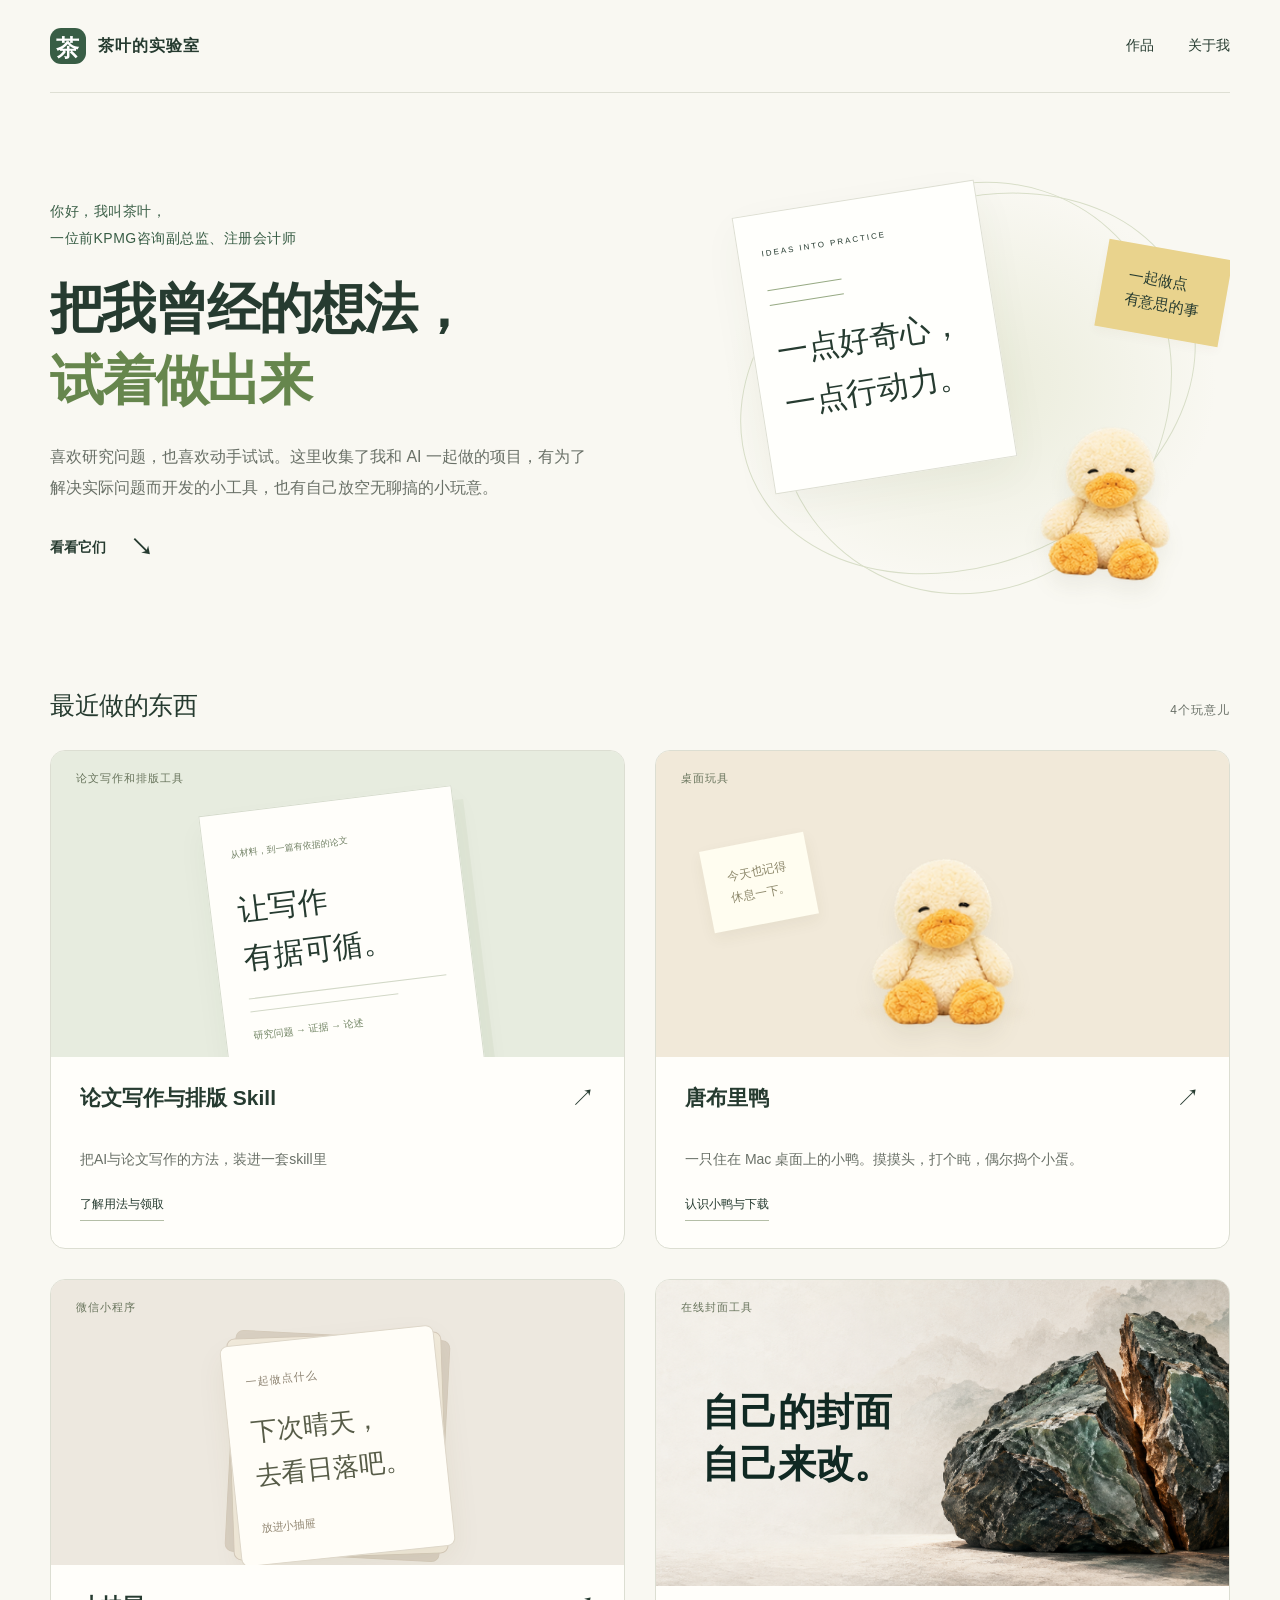
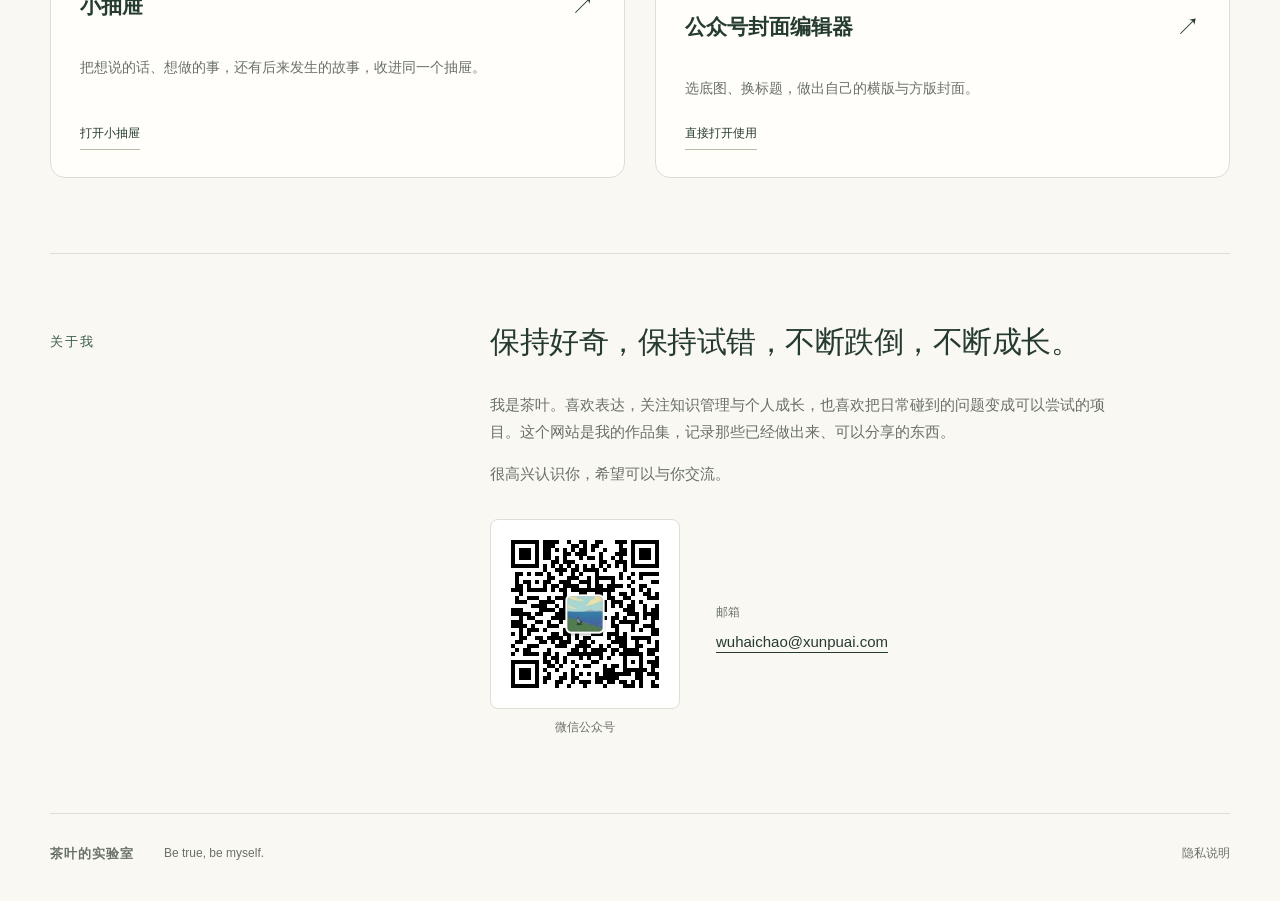
==== index.html @ 75125aa9 "Version stylesheet URLs so returning visitors receive current layout" ====
<!doctype html><html lang="zh-CN"><head><meta charset="utf-8"><meta name="viewport" content="width=device-width,initial-scale=1"><meta name="description" content="茶叶的个人作品集。探索论文写作 Skill、唐布里鸭与小抽屉，了解项目与用法。"><meta name="color-scheme" content="light"><title>首页 · 茶叶的实验室</title><link rel="icon" href="assets/favicon.svg" type="image/svg+xml"><link rel="stylesheet" href="style.css?v=de5b82615477"><script src="site.js" defer></script></head><body><a class="skip" href="#main">跳到内容</a><header class="nav"><a class="brand" href="index.html"><span class="mark">茶</span>茶叶的实验室</a><nav aria-label="主导航"><a href="index.html#projects">作品</a><a href="index.html#about">关于我</a></nav></header><main id="main"><section class="hero"><div class="hero-copy"><p class="eyebrow identity">你好，我叫茶叶，<br>一位前KPMG咨询副总监、注册会计师</p><h1>把我曾经的想法，<br><span class="serif-green">试着做出来</span></h1><p class="intro">喜欢研究问题，也喜欢动手试试。这里收集了我和 AI 一起做的项目，有为了解决实际问题而开发的小工具，也有自己放空无聊搞的小玩意。</p><a class="text-link" href="#projects">看看它们 <span>↘</span></a></div><div class="hero-art" aria-hidden="true"><div class="orbit o1"></div><div class="orbit o2"></div><div class="hero-sheet"><span>IDEAS INTO PRACTICE</span><div class="draw-lines"></div><b>一点好奇心，<br>一点行动力。</b></div><div class="hero-sticker">一起做点<br>有意思的事</div><div class="hero-duck"><div class="duck" role="img" aria-label="毛绒小鸭的动画演示"></div></div></div></section><section id="projects" class="projects"><div class="section-heading"><h2>最近做的东西</h2><span>4个玩意儿</span></div><div class="project-grid"><a class="project-card" href="thesis.html"><div class="card-visual thesis-visual"><div class="paper"><span class="paper-top">从材料，到一篇有依据的论文</span><h3>让写作<br>有据可循。</h3><div class="paper-line"></div><div class="paper-line short"></div><div class="paper-note">研究问题 → 证据 → 论述</div><span class="paper-bottom">MBA THESIS / SKILL</span></div><span class="corner-label">论文写作和排版工具</span></div><div class="card-copy"><div class="card-title"><h3>论文写作与排版 Skill</h3><span class="arrow">↗</span></div><p>把AI与论文写作的方法，装进一套skill里</p><span class="small-link">了解用法与领取</span></div></a><a class="project-card" href="duck.html"><div class="card-visual duck-visual"><span class="corner-label">桌面玩具</span><div class="little-note">今天也记得<br>休息一下。</div><div class="duck" role="img" aria-label="毛绒小鸭的动画演示"></div><span class="ground"></span></div><div class="card-copy"><div class="card-title"><h3>唐布里鸭</h3><span class="arrow">↗</span></div><p>一只住在 Mac 桌面上的小鸭。摸摸头，打个盹，偶尔捣个小蛋。</p><span class="small-link">认识小鸭与下载</span></div></a><a class="project-card" href="drawer.html"><div class="card-visual drawer-visual"><span class="corner-label">微信小程序</span><div class="drawer-stack" aria-hidden="true"><div class="drawer-slip"><span>一起做点什么</span><strong>下次晴天，<br>去看日落吧。</strong><i>放进小抽屉</i></div></div></div><div class="card-copy"><div class="card-title"><h3>小抽屉</h3><span class="arrow">↗</span></div><p>把想说的话、想做的事，还有后来发生的故事，收进同一个抽屉。</p><span class="small-link">打开小抽屉</span></div></a><a class="project-card" href="tools/cover/index.html"><div class="card-visual cover-visual"><span class="corner-label">在线封面工具</span><div class="cover-sample"><strong>自己的封面<br>自己来改。</strong></div></div><div class="card-copy"><div class="card-title"><h3>公众号封面编辑器</h3><span class="arrow">↗</span></div><p>选底图、换标题，做出自己的横版与方版封面。</p><span class="small-link">直接打开使用</span></div></a></div></section><section id="about" class="about"><span class="eyebrow">关于我</span><div><h2>保持好奇，保持试错，不断跌倒，不断成长。</h2><p>我是茶叶。喜欢表达，关注知识管理与个人成长，也喜欢把日常碰到的问题变成可以尝试的项目。这个网站是我的作品集，记录那些已经做出来、可以分享的东西。</p><p>很高兴认识你，希望可以与你交流。</p><div class="contact"><figure class="wechat"><a href="assets/wechat-qrcode.jpg" target="_blank" rel="noopener" aria-label="查看微信公众号二维码大图"><img src="assets/wechat-qrcode.jpg" width="172" height="172" alt="茶叶的微信公众号二维码"></a><figcaption>微信公众号</figcaption></figure><div class="email-contact"><span>邮箱</span><a href="mailto:wuhaichao@xunpuai.com">wuhaichao@xunpuai.com</a></div></div></div></section></main><footer><a class="brand" href="index.html">茶叶的实验室</a><span>Be true, be myself.</span><a href="privacy.html">隐私说明</a></footer></body></html>
---- style.css ----
:root{--ink:#263b30;--muted:#697067;--paper:#f9f8f2;--green:#385d45;--line:#dedfd4}*{box-sizing:border-box}html{scroll-behavior:smooth;scroll-padding-top:30px}body{margin:0;background:var(--paper);color:var(--ink);font:16px/1.8 -apple-system,BlinkMacSystemFont,"PingFang SC","Microsoft YaHei",sans-serif}a{color:inherit;text-decoration:none}button{font:inherit;cursor:pointer}a:focus-visible,button:focus-visible{outline:3px solid #b48b31;outline-offset:5px}::selection{background:#d8e5bb}.nav,main,footer{max-width:1180px;margin:auto}.nav{display:flex;justify-content:space-between;align-items:center;padding:28px 0;border-bottom:1px solid var(--line)}.brand{display:flex;align-items:center;gap:12px;font-weight:650;letter-spacing:1px;font-size:16px}.mark{display:grid;place-items:center;background:var(--green);color:white;border-radius:11px;width:36px;height:36px;font-family:serif;font-size:23px}.nav nav{display:flex;gap:34px;font-size:14px}.nav nav a:hover,.text-link:hover{color:#719148}.skip{position:absolute;top:-100px;left:20px}.skip:focus{top:0;background:white;z-index:99}.hero{display:grid;grid-template-columns:1.18fr 1fr;align-items:center;min-height:570px;padding:66px 0 55px;gap:50px}.eyebrow{font-size:13px;letter-spacing:2px;margin:0 0 20px;color:var(--green)}h1,h2,h3,p{margin-top:0}h1{font-size:clamp(38px,4.2vw,58px);line-height:1.35;font-weight:600;letter-spacing:-1.7px;margin-bottom:24px}h2{font-size:30px;font-weight:550;line-height:1.6;letter-spacing:-.5px}h3{font-size:21px;font-weight:600;line-height:1.5}.serif-green{color:#66864d}.intro{font-size:16px;line-height:1.95;color:var(--muted);margin-bottom:24px}.text-link{font-size:14px;font-weight:600;display:inline-flex;gap:24px;align-items:center}.text-link span{font-size:23px}.hero-art{height:420px;position:relative;background:radial-gradient(ellipse,#e9ebd9 0,transparent 67%);isolation:isolate}.orbit{border:1px solid #d8dec8;border-radius:50%;position:absolute;left:4%;top:7%;width:91%;height:86%;transform:rotate(-24deg)}.o2{width:75%;height:100%;left:13%;top:1%;transform:rotate(30deg)}.hero-sheet{position:absolute;top:23px;left:40px;transform:rotate(-9deg);width:245px;height:280px;background:#fffffc;border:1px solid #dedfd3;padding:23px;box-shadow:0 15px 40px #3c50230c}.hero-sheet>span{font-size:8px;letter-spacing:2px}.hero-sheet b{display:block;font-weight:450;font-family:"Songti SC",serif;font-size:31px;line-height:1.7;margin-top:22px}.draw-lines{width:75px;height:16px;border-top:1px solid #97aa84;border-bottom:1px solid #97aa84;margin-top:24px}.hero-sticker{position:absolute;right:4px;top:75px;background:#e9d38d;padding:20px 25px;transform:rotate(10deg);font-size:15px;line-height:1.6;box-shadow:0 5px 10px #594a0808}.hero-duck{position:absolute;bottom:12px;right:24px;transform:rotate(5deg)}.duck{width:192px;height:208px;background-image:url('assets/duck-atlas.png');background-size:768px 1040px;background-position:0 0;animation:pet 2.7s steps(1) infinite;filter:drop-shadow(0 14px 9px #574a2610)}@keyframes pet{0%,100%{background-position:0 0}25%{background-position:-192px 0}50%{background-position:-384px 0}75%{background-position:-576px 0}}.projects{padding:22px 0 75px}.section-heading{display:flex;justify-content:space-between;align-items:baseline;margin-bottom:25px}.section-heading h2{font-size:25px;margin:0}.section-heading>span{font-size:12px;color:var(--muted);letter-spacing:1px}.project-grid{display:grid;grid-template-columns:1fr 1fr;gap:30px}.project-card{display:block;overflow:hidden;border:1px solid #dcded2;border-radius:15px;background:#fffefa;transition:transform .25s,box-shadow .25s}.project-card:hover{transform:translateY(-5px);box-shadow:0 16px 40px #3545210a}.card-visual{height:306px;position:relative;overflow:hidden}.thesis-visual{background:#e7ecdf;display:grid;place-items:center}.paper{background:#fffefa;border:1px solid #d6dccd;width:255px;height:285px;padding:25px 27px;transform:rotate(-7deg) translateY(38px);box-shadow:10px 15px 0 #cbd4bf50,0 15px 30px #3441240b}.paper-top{font-size:9px;color:#718064}.paper h3{font-size:30px;line-height:1.6;margin:20px 0 16px;font-family:"Songti SC","SimSun",serif;font-weight:500}.paper-line{height:1px;background:#d2d8c7;width:100%;margin-bottom:12px}.paper-line.short{width:75%}.paper-note{font-size:10px;margin:15px 0;color:#728564}.paper-bottom{font-size:8px;letter-spacing:2px;color:#849476}.corner-label{position:absolute;left:25px;top:18px;font-size:11px;color:#68745c;letter-spacing:1px}.duck-visual{background:#f1e9d9}.duck-visual>.duck{position:absolute;left:50%;top:60px;transform:translateX(-50%) scale(1.1);z-index:2}.little-note{position:absolute;left:50px;top:90px;transform:rotate(-11deg);padding:20px 23px;background:#fffdf0;font-size:12px;color:#8d886b;box-shadow:0 6px 15px #574a2610}.ground{position:absolute;bottom:35px;width:170px;height:20px;left:50%;transform:translateX(-50%);background:#d3c4a720;border-radius:50%;filter:blur(5px)}.card-copy{padding:25px 29px 27px}.card-title{display:flex;justify-content:space-between;align-items:center}.card-title h3{margin:0}.arrow{font-size:24px}.card-copy p{font-size:14px;color:var(--muted);margin:14px 0 18px}.small-link{font-size:12px;font-weight:550;border-bottom:1px solid #b4bea6;padding-bottom:4px}.about{display:grid;grid-template-columns:1fr 2fr;padding:64px 0 75px;border-top:1px solid var(--line);gap:70px}.about p{color:var(--muted);max-width:620px;font-size:15px}.about .eyebrow{color:var(--green);margin-top:12px}footer{border-top:1px solid var(--line);padding:28px 0 35px;display:flex;align-items:center;gap:30px;font-size:12px;color:var(--muted)}footer .brand{font-size:13px}footer>a:last-child{margin-left:auto}.back{display:inline-block;font-size:13px;margin-top:35px;color:var(--muted)}.detail-hero{display:grid;grid-template-columns:1.2fr 1fr;gap:60px;padding:50px 0 65px;align-items:center}.detail-hero h1{font-size:46px}.detail-art{height:360px;border-radius:15px;position:relative;overflow:hidden}.detail-art .paper{transform:rotate(-7deg) translateY(7px)}.actions{display:flex;gap:12px;flex-wrap:wrap;margin:24px 0 14px}.button{display:inline-flex;align-items:center;justify-content:center;gap:26px;background:var(--green);border:1px solid var(--green);color:white;border-radius:7px;padding:10px 21px;font-size:14px}.button:hover{background:#284333}.button.secondary{background:transparent;color:var(--ink);border-color:#cdd2c4}.button.secondary:hover{background:#e9eddf}.fine{font-size:12px!important;color:#777d70}.feature-section{padding:40px 0 55px;border-top:1px solid var(--line)}.features{display:grid;grid-template-columns:repeat(3,1fr);gap:50px;margin-top:35px}.number{display:block;font:italic 27px Georgia,serif;color:#819270;margin-bottom:20px}.features h3{font-size:20px}.features p{font-size:14px;color:var(--muted)}.workflow{background:#e9edde;border-radius:12px;padding:45px;display:grid;grid-template-columns:1fr 1.2fr;gap:60px;margin:15px 0 50px}.workflow h2{font-size:29px}.workflow>div>p:not(.eyebrow){font-size:13px;color:var(--muted)}.prompt-card{background:#fffefa;border:1px solid #d5dccb;padding:28px;border-radius:6px}.prompt-card p{font-size:14px;line-height:2.1;margin:14px 0}.label{font-size:11px;color:#78856d}.copy{background:none;border:0;border-bottom:1px solid #a9b69d;padding:0;color:var(--green);font-size:12px}.copy-status{font-size:11px;margin-left:12px}.download-section{display:grid;grid-template-columns:1.6fr 1fr;gap:80px;padding:35px 0 65px}.download-section p,.download-section li{font-size:14px;color:var(--muted)}ol{padding-left:20px}li{padding-left:5px;margin-bottom:14px}.download-section aside{background:#f0f0e6;border-radius:10px;padding:30px;height:fit-content}.download-section aside h3{font-size:19px}.download-section p a{border-bottom:1px solid #adb69f}.duck-demo{background:#f1e9d9;display:flex;flex-direction:column;align-items:center;justify-content:flex-end;padding:20px}.demo-duck{position:absolute;top:20px;left:50%;transform:translateX(-50%)}.duck-status{font-size:12px;margin-bottom:15px;z-index:2}.demo-controls{display:flex;gap:8px;z-index:2}.demo-controls button{font-size:12px;border:1px solid #d5cbb8;background:#fcfaf4;border-radius:20px;padding:7px 15px;color:#5e604d}.demo-controls button[aria-pressed=true]{background:#4b6445;color:white;border-color:#4b6445}.credit{font-size:11px;color:#7e8275;margin:0 0 40px}.privacy{max-width:740px;margin:60px auto 85px}.privacy h2{font-size:23px;margin-top:40px}.privacy p{color:var(--muted)}@media(max-width:1250px){.nav,main,footer{margin-left:40px;margin-right:40px}}@media(max-width:800px){.nav,main,footer{margin-left:24px;margin-right:24px}.hero{gap:10px}.hero-art{transform:scale(.85);transform-origin:right center;margin-left:-45px}.hero h1{font-size:39px}.detail-hero{gap:25px}.detail-hero h1{font-size:35px}.features{gap:25px}.workflow{padding:28px;gap:25px}.download-section{gap:30px}.about{gap:25px;grid-template-columns:1fr 3fr}.card-copy{padding:22px}.card-title h3{font-size:19px}.little-note{left:20px}}@media(max-width:600px){.nav,main,footer{margin-left:22px;margin-right:22px}.nav{padding:21px 0}.brand{font-size:14px;gap:8px}.mark{width:30px;height:30px;font-size:20px}.nav nav{gap:18px;font-size:12px}.hero{grid-template-columns:1fr;padding:43px 0 22px;gap:10px;min-height:0}.hero h1{font-size:40px}.hero .intro{font-size:14px}.hero-art{height:325px;transform:none;margin:0 8px}.hero-sheet{width:210px;height:240px;top:15px;left:8px}.hero-sheet b{font-size:27px;margin-top:15px}.hero-sticker{right:0;top:30px;padding:13px 16px;font-size:12px}.hero-duck{bottom:-10px;right:0;transform:scale(.85)}.section-heading h2{font-size:22px}.section-heading>span{font-size:10px}.projects{padding-top:30px;padding-bottom:45px}.project-grid{grid-template-columns:1fr;gap:24px}.card-visual{height:285px}.card-copy p br{display:none}.about{grid-template-columns:1fr;gap:5px;padding:35px 0 40px}.about h2{font-size:25px}.about p{font-size:14px}.about .eyebrow{margin-bottom:10px}footer{flex-wrap:wrap;gap:8px 20px;padding:25px 0}footer span{display:none}.detail-hero{grid-template-columns:1fr;padding:32px 0 40px;gap:24px}.detail-hero h1{font-size:38px}.detail-art{height:330px}.intro{font-size:15px}.features{grid-template-columns:1fr;gap:8px;margin-top:25px}.features article{position:relative;padding-left:48px}.number{position:absolute;left:0;top:0;font-size:22px}.features h3{font-size:19px;margin-bottom:10px}.feature-section{padding-bottom:25px}.workflow{grid-template-columns:1fr;padding:25px 20px;gap:8px}.workflow h2{font-size:26px}.prompt-card{padding:23px}.download-section{grid-template-columns:1fr;gap:20px;padding-bottom:35px}.download-section h2{font-size:26px}.credit{margin-bottom:30px}.privacy{margin-top:35px}.privacy h1{font-size:38px}.back{margin-top:25px}.button{padding:10px 16px;font-size:13px}}@media(prefers-reduced-motion:reduce){html{scroll-behavior:auto}*,*:before,*:after{animation:none!important;transition:none!important}}

/* Personal introduction and aligned project cards. */
.hero{overflow:clip}
.hero .identity{letter-spacing:.5px;font-size:14px;line-height:1.9}
.hero-copy .intro{max-width:540px}
.project-card{display:flex;flex-direction:column}
.card-visual{flex:none}
.card-copy{flex:1;display:grid;grid-template-rows:3.2em 1fr auto;align-items:start}
.card-title{height:100%;gap:12px;align-items:flex-start}
.card-title h3{min-width:0}
.card-title .arrow{flex:none;line-height:1.3}
.card-copy p{margin:14px 0 22px}
.small-link{justify-self:start;align-self:end}
.about h2{max-width:680px;text-wrap:balance}
.contact{display:flex;align-items:center;gap:36px;margin-top:32px}
.wechat{margin:0;flex:none}
.wechat a{display:block;background:white;border:1px solid var(--line);padding:8px;border-radius:8px}
.wechat img{display:block;width:172px;height:172px;max-width:100%}
.wechat figcaption{font-size:12px;text-align:center;color:var(--muted);margin-top:8px}
.email-contact{display:flex;flex-direction:column;gap:4px;min-width:0}
.email-contact span{font-size:12px;color:var(--muted)}
.email-contact a{font-size:15px;text-decoration:underline;text-underline-offset:5px;overflow-wrap:anywhere}
@media(max-width:800px) and (min-width:601px){.hero{gap:20px}.hero h1{font-size:34px}.hero-art{margin-left:-30px}.about{grid-template-columns:1fr;gap:10px}.about .eyebrow{margin:0}.card-copy{grid-template-rows:3.5em 1fr auto}}
@media(max-width:600px){.hero h1{font-size:36px}.hero .identity{font-size:13px}.card-copy{grid-template-rows:auto 1fr auto}.contact{gap:24px;align-items:flex-start;flex-direction:column}.wechat img{width:172px;height:172px}footer span{display:block;font-size:12px}footer{display:grid;grid-template-columns:1fr auto;gap:6px 18px}footer .brand{grid-column:1}footer span{grid-column:1;grid-row:2}footer>a:last-child{grid-column:2;grid-row:1 / 3}}

/* Little Drawer: public interface illustrations, no private application data. */
[hidden]{display:none!important}
.drawer-project{grid-column:1 / -1;display:grid;grid-template-columns:1fr 1fr;gap:30px}
.drawer-project .card-copy{display:flex;flex-direction:column;justify-content:center;padding:30px 29px}
.drawer-project .card-title{height:auto;width:100%}
.drawer-project .card-copy p{max-width:410px;margin:18px 0 24px}
.drawer-project .small-link{align-self:flex-start}
.drawer-visual,.drawer-cover{background:#ede8df;position:relative;overflow:hidden}
.drawer-visual{height:285px;display:grid;place-items:center}
.drawer-stack{position:relative;width:225px;transform:rotate(-6deg)}
.drawer-stack:before,.drawer-stack:after{content:"";position:absolute;inset:0;background:#d8cfc1;border:1px solid #d5cbbb;border-radius:8px;transform:rotate(9deg);z-index:-1}
.drawer-stack:after{background:#f1eadb;transform:rotate(4deg)}
.drawer-slip{background:#fffdf7;border:1px solid #ded7c9;border-radius:8px;min-height:222px;padding:25px;box-shadow:0 12px 30px #594a1110}
.drawer-slip>span{font-size:11px;letter-spacing:1px;color:#8b806f}
.drawer-slip strong{display:block;font:500 26px/1.7 "Songti SC",serif;margin:15px 0;color:#575c48}
.drawer-slip i{font-size:11px;font-style:normal;color:#928772}
.drawer-cover{height:380px;display:grid;place-items:center;border-radius:15px;background:radial-gradient(ellipse at 25% 30%,#f7eed7,transparent 65%),#e6e8dd}
.drawer-cover .drawer-stack{width:270px}.drawer-cover .drawer-slip{padding:32px;min-height:280px}.drawer-cover .drawer-slip strong{font-size:32px}
.drawer-showcase{display:grid;grid-template-columns:1fr 1fr;gap:80px;align-items:center;background:#eeece3;border-radius:16px;padding:55px;margin-bottom:60px;scroll-margin-top:25px}
.drawer-story h2{font-size:34px;line-height:1.5;text-wrap:balance}.drawer-story>p{font-size:15px;color:var(--muted)}
.drawer-switch{display:flex;flex-wrap:wrap;gap:8px;margin:30px 0 18px}
.drawer-switch button{padding:9px 15px;font-size:13px;border:1px solid #cdd0c1;border-radius:6px;color:var(--ink);background:transparent}
.drawer-switch button[aria-pressed=true]{background:var(--green);border-color:var(--green);color:white}
.drawer-caption{min-height:3.6em}
.drawer-device{width:100%;max-width:350px;min-height:610px;justify-self:center;background:#f6f2ea;color:#302e28;border:7px solid #fffcf5;box-shadow:0 20px 50px #49432b14;border-radius:25px;padding:22px 20px 0;display:flex;flex-direction:column;overflow:hidden}
.drawer-screen-top{display:flex;justify-content:space-between;font-size:10px;color:#898373;letter-spacing:1px;margin-bottom:8px}
.drawer-device h3{font-size:25px;margin-bottom:17px;line-height:1.5;letter-spacing:1px}
.drawer-device h4{font:500 18px/1.6 "Songti SC",serif;margin:10px 0}
.drawer-shortcuts{display:grid;grid-template-columns:1fr 1fr;gap:8px;margin-bottom:18px;font-size:12px}
.drawer-shortcuts>span{background:#ece9dc;border-radius:8px;padding:10px 8px}
.drawer-shortcuts small{display:block;font-size:10px;color:#8a8273}
.drawer-sample-card{background:#fffcf5;border-radius:9px;box-shadow:0 5px 12px #52462c09;overflow:hidden}
.drawer-landscape{height:140px;position:relative;overflow:hidden;background:linear-gradient(#c8bec0,#e3c9b7 55%,#e3cfb6 66%,#9ca99c 67%,#92a39b)}
.drawer-landscape:before{content:"";position:absolute;width:35px;height:35px;border-radius:50%;background:#f1d6ae;left:70%;top:42%}
.drawer-landscape:after{content:"";position:absolute;border-radius:50% 50% 0 0;bottom:-20px;left:-15%;width:135%;height:45px;background:#7f9288}
.drawer-sample-copy{padding:14px 18px}.drawer-sample-copy>span{font-size:10px;color:#978773}
.drawer-sample-copy p,.drawer-compose-paper p,.drawer-memory p{font:14px/1.9 "Songti SC",serif;margin:0 0 16px}
.drawer-card-foot{display:flex;justify-content:space-between;font-size:10px;color:#8b806f}
.drawer-quiet{margin-top:16px;font-size:11px;color:#857c6b}.drawer-quiet p{margin:6px 0 15px;font-size:12px}
.drawer-screen-note{font-size:12px;color:#8b806f;margin:0 0 20px}
.drawer-compose-paper{background:#fffcf5;padding:20px;border-radius:8px;min-height:240px}
.drawer-field-label{font-size:10px;color:#928574}.drawer-compose-paper h4{padding-bottom:20px;border-bottom:1px solid #eee7da}
.drawer-intention{display:flex;gap:8px;margin:16px 0}.drawer-intention span{background:#e7e6d7;padding:4px 10px;border-radius:20px;font-size:11px}
.drawer-swatches{display:flex;gap:10px;margin:20px 0 8px}.drawer-swatches i{height:34px;width:42px;border-radius:6px;background:linear-gradient(#c8bec0,#e3c9b7,#92a39b)}.drawer-swatches i:nth-child(2){background:linear-gradient(#627880,#94a6a6,#b5bcac)}.drawer-swatches i:nth-child(3){background:linear-gradient(120deg,#dce8f0,#eedade,#f2e5c8)}
.drawer-static-action{text-align:center;font-size:12px;background:#dddccb;color:#5b604c;padding:10px;border-radius:8px}
.drawer-archive-row{display:flex;justify-content:space-between;align-items:center;padding:15px 0;border-bottom:1px solid #e4dece;font-size:13px;gap:8px}.drawer-archive-row small{font-size:10px;color:#8c8374}
.drawer-month{display:flex;justify-content:space-between;align-items:baseline;margin:22px 0 12px}.drawer-month strong{font-size:18px}.drawer-month span{font-size:10px;color:#8b806f}
.drawer-memory{background:#fffcf5;border-radius:7px;padding:10px;transform:rotate(-2deg);margin:0 0 12px}.drawer-memory .drawer-landscape{height:130px}.drawer-memory h4{font-size:16px}.drawer-memory p{font-size:12px;margin-bottom:8px}.drawer-memory>span{font-size:10px;color:#8b806f}
.drawer-bottom-nav{display:flex;justify-content:space-between;margin-top:auto;padding:18px 0 15px;font-size:10px;color:#9c9587;gap:12px}.drawer-bottom-nav .selected{color:#58694d;font-weight:600}
.drawer-access{display:grid;grid-template-columns:1.4fr 1fr;gap:90px;padding:10px 0 70px}.drawer-access p{font-size:14px;color:var(--muted)}.drawer-access aside{border-left:1px solid var(--line);padding-left:35px}.drawer-access aside h3{font-size:19px}
@media(max-width:950px){.drawer-showcase{gap:30px;padding:35px}.drawer-story h2{font-size:28px}.drawer-device{padding:18px 15px 0}.drawer-access{gap:35px}}
@media(max-width:800px){.drawer-showcase{grid-template-columns:1fr;padding:30px 24px;gap:20px}.drawer-caption{min-height:0}.drawer-story .drawer-switch{margin-top:22px}.drawer-hero{grid-template-columns:1fr}.drawer-cover{height:320px}.drawer-access{gap:25px}.drawer-project .card-copy{padding-right:22px}.drawer-project{gap:30px}.drawer-project .card-copy{padding-left:22px}}
@media(max-width:600px){.drawer-project{display:flex;gap:0}.drawer-project .card-copy{padding:22px}.drawer-project .card-title{height:auto}.drawer-project .card-copy p{margin:14px 0 22px}.drawer-hero h1{font-size:36px}.drawer-showcase{padding:28px 16px;margin:0 -6px 35px}.drawer-story h2{font-size:26px}.drawer-device{max-width:350px;min-height:610px;padding:18px 14px 0;border-width:5px}.drawer-switch{gap:6px}.drawer-switch button{padding:9px 12px}.drawer-access{grid-template-columns:1fr;padding-bottom:35px}.drawer-access aside{border-left:0;border-top:1px solid var(--line);padding:24px 0 0}.drawer-access h2{font-size:26px}}

.drawer-visual .drawer-stack{width:215px;transform:translateY(24px) rotate(-6deg)}
.drawer-visual .drawer-slip{min-height:200px;padding:22px}

.cover-visual{background:#f3f0e8 url("tools/cover/assets/risk.png") center/cover no-repeat}.cover-sample{position:absolute;left:8%;top:35%;color:#102923;font-family:Georgia,"Songti SC",serif;font-size:clamp(24px,3vw,42px);line-height:1.35}.cover-sample strong{font-weight:600}

.skill-receive{display:grid;grid-template-columns:minmax(0,1fr) 220px;gap:65px;align-items:center;padding:38px 42px;margin:0 0 55px;background:#e9edde;border:1px solid #d8dfcb;border-radius:12px;scroll-margin-top:24px}.skill-receive h2{font-size:29px;margin-bottom:16px}.skill-receive p{font-size:14px;color:var(--muted);max-width:650px}.skill-receive .fine{margin-bottom:0}.skill-receive .fine a{text-decoration:underline;text-underline-offset:3px}.keyword-row{display:flex;align-items:center;gap:24px;flex-wrap:wrap;margin:23px 0}.keyword-row>strong{font-size:28px;letter-spacing:2px;color:var(--green)}.keyword-row .copy{font-size:13px}.receive-qr{margin:0;text-align:center}.receive-qr img{display:block;width:200px;height:200px;max-width:100%;margin:0 auto 12px;border-radius:5px}.receive-qr figcaption{font-size:14px;margin-bottom:5px}.receive-qr>a.copy{font-size:12px}
@media(max-width:800px){.skill-receive{gap:25px;padding:30px 25px;grid-template-columns:minmax(0,1fr) 180px}.receive-qr img{width:172px;height:172px}.skill-receive h2{font-size:26px}}
@media(max-width:600px){.skill-receive{grid-template-columns:1fr;padding:26px 22px;gap:24px}.keyword-row{gap:20px}.receive-qr{text-align:left}.receive-qr img{margin-left:0}.skill-receive h2{font-size:25px}}
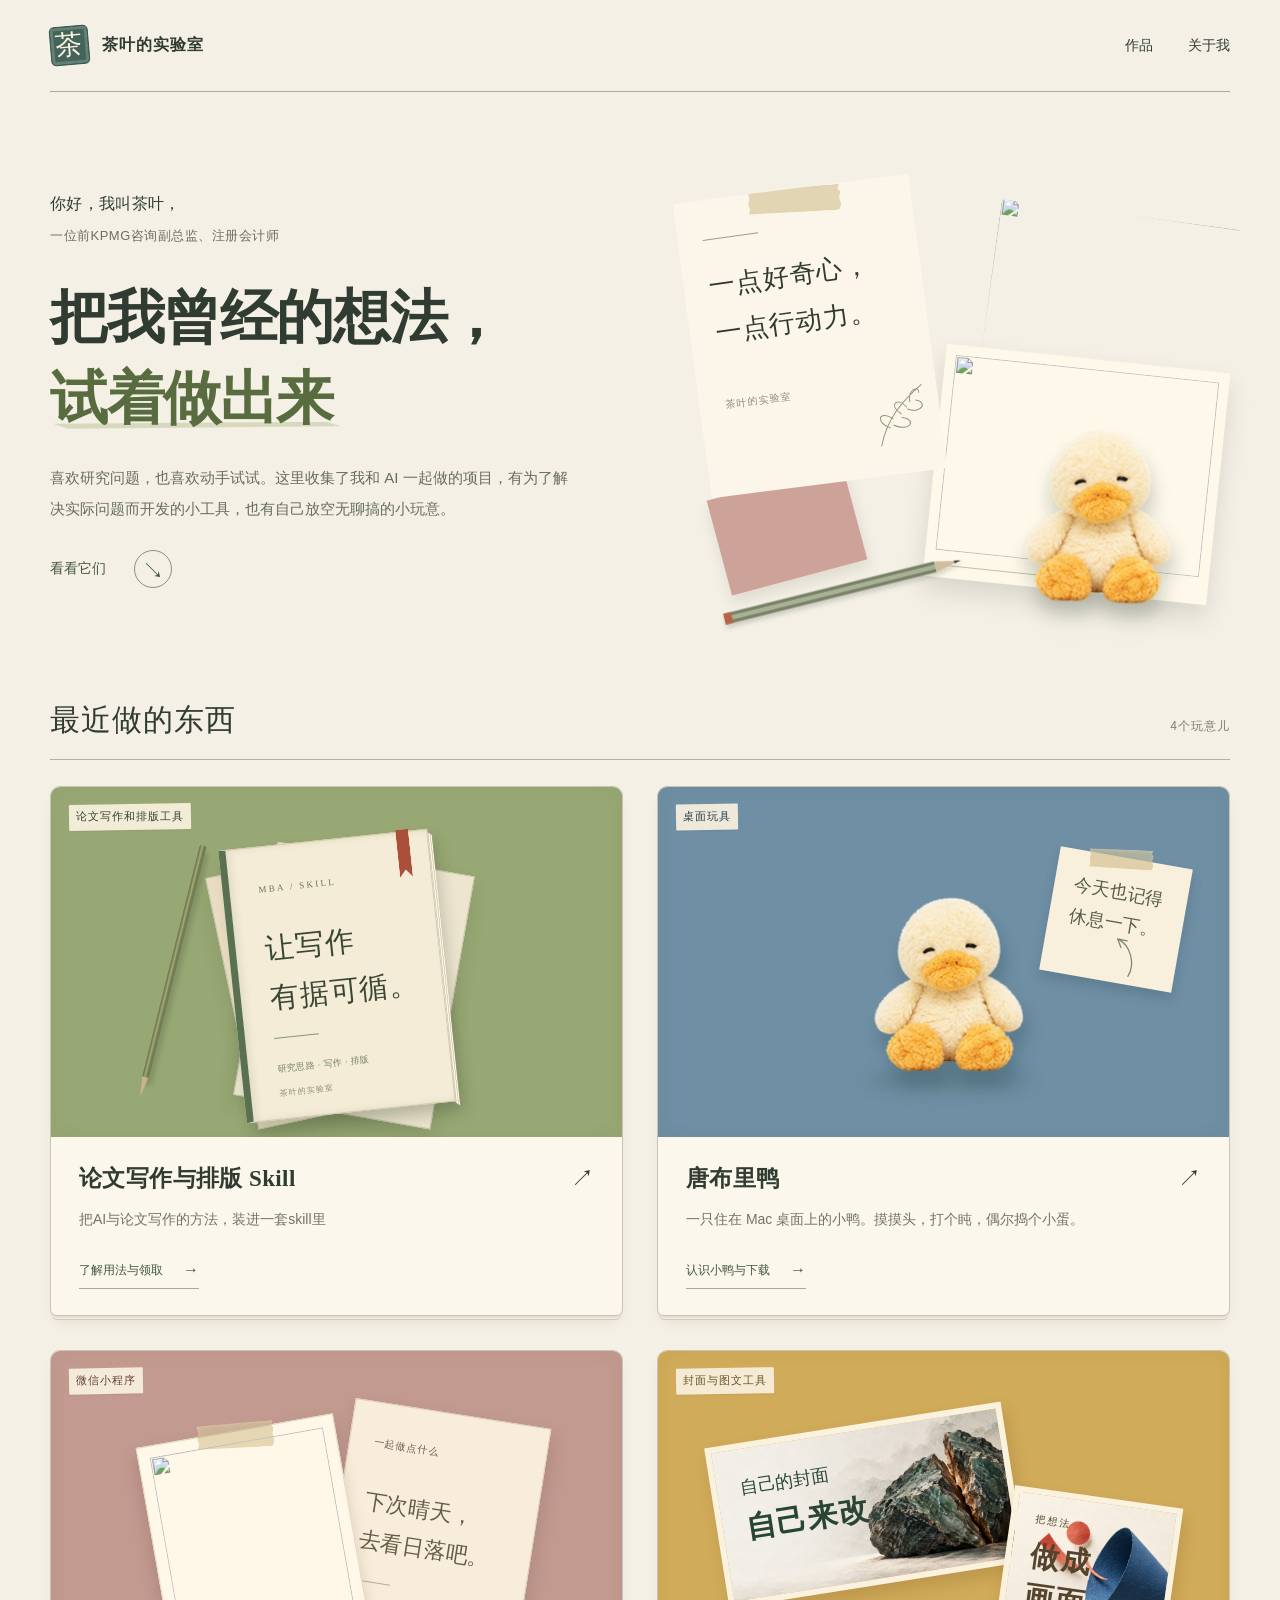
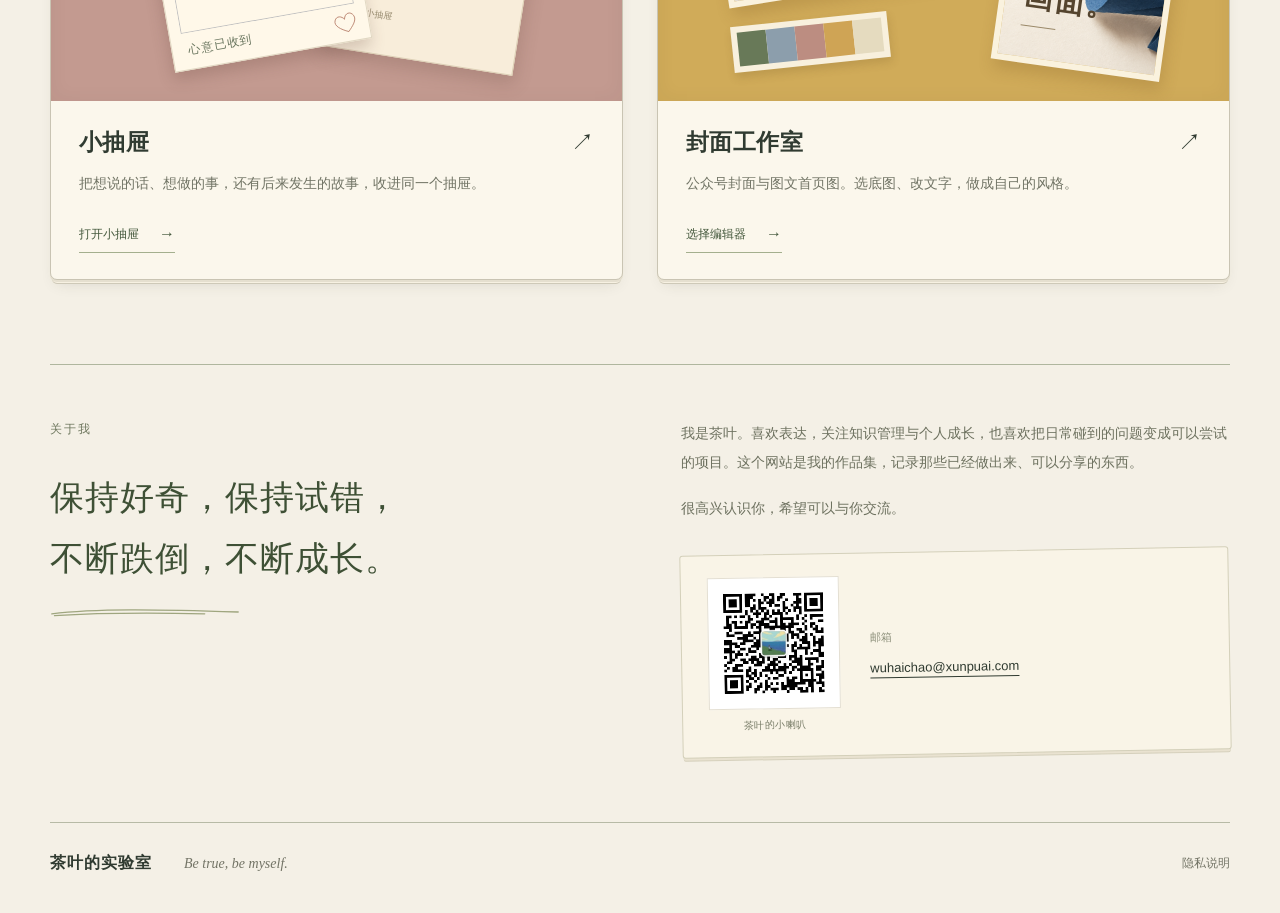
==== commit c6eead39: "Publish reviewed paper portfolio and studio landing pages Add the approved portfolio design, project" ====
--- a/index.html
+++ b/index.html
@@ -1 +1,85 @@
-<!doctype html><html lang="zh-CN"><head><meta charset="utf-8"><meta name="viewport" content="width=device-width,initial-scale=1"><meta name="description" content="茶叶的个人作品集。探索论文写作 Skill、唐布里鸭与小抽屉，了解项目与用法。"><meta name="color-scheme" content="light"><title>首页 · 茶叶的实验室</title><link rel="icon" href="assets/favicon.svg" type="image/svg+xml"><link rel="stylesheet" href="style.css?v=de5b82615477"><script src="site.js" defer></script></head><body><a class="skip" href="#main">跳到内容</a><header class="nav"><a class="brand" href="index.html"><span class="mark">茶</span>茶叶的实验室</a><nav aria-label="主导航"><a href="index.html#projects">作品</a><a href="index.html#about">关于我</a></nav></header><main id="main"><section class="hero"><div class="hero-copy"><p class="eyebrow identity">你好，我叫茶叶，<br>一位前KPMG咨询副总监、注册会计师</p><h1>把我曾经的想法，<br><span class="serif-green">试着做出来</span></h1><p class="intro">喜欢研究问题，也喜欢动手试试。这里收集了我和 AI 一起做的项目，有为了解决实际问题而开发的小工具，也有自己放空无聊搞的小玩意。</p><a class="text-link" href="#projects">看看它们 <span>↘</span></a></div><div class="hero-art" aria-hidden="true"><div class="orbit o1"></div><div class="orbit o2"></div><div class="hero-sheet"><span>IDEAS INTO PRACTICE</span><div class="draw-lines"></div><b>一点好奇心，<br>一点行动力。</b></div><div class="hero-sticker">一起做点<br>有意思的事</div><div class="hero-duck"><div class="duck" role="img" aria-label="毛绒小鸭的动画演示"></div></div></div></section><section id="projects" class="projects"><div class="section-heading"><h2>最近做的东西</h2><span>4个玩意儿</span></div><div class="project-grid"><a class="project-card" href="thesis.html"><div class="card-visual thesis-visual"><div class="paper"><span class="paper-top">从材料，到一篇有依据的论文</span><h3>让写作<br>有据可循。</h3><div class="paper-line"></div><div class="paper-line short"></div><div class="paper-note">研究问题 → 证据 → 论述</div><span class="paper-bottom">MBA THESIS / SKILL</span></div><span class="corner-label">论文写作和排版工具</span></div><div class="card-copy"><div class="card-title"><h3>论文写作与排版 Skill</h3><span class="arrow">↗</span></div><p>把AI与论文写作的方法，装进一套skill里</p><span class="small-link">了解用法与领取</span></div></a><a class="project-card" href="duck.html"><div class="card-visual duck-visual"><span class="corner-label">桌面玩具</span><div class="little-note">今天也记得<br>休息一下。</div><div class="duck" role="img" aria-label="毛绒小鸭的动画演示"></div><span class="ground"></span></div><div class="card-copy"><div class="card-title"><h3>唐布里鸭</h3><span class="arrow">↗</span></div><p>一只住在 Mac 桌面上的小鸭。摸摸头，打个盹，偶尔捣个小蛋。</p><span class="small-link">认识小鸭与下载</span></div></a><a class="project-card" href="drawer.html"><div class="card-visual drawer-visual"><span class="corner-label">微信小程序</span><div class="drawer-stack" aria-hidden="true"><div class="drawer-slip"><span>一起做点什么</span><strong>下次晴天，<br>去看日落吧。</strong><i>放进小抽屉</i></div></div></div><div class="card-copy"><div class="card-title"><h3>小抽屉</h3><span class="arrow">↗</span></div><p>把想说的话、想做的事，还有后来发生的故事，收进同一个抽屉。</p><span class="small-link">打开小抽屉</span></div></a><a class="project-card" href="tools/cover/index.html"><div class="card-visual cover-visual"><span class="corner-label">在线封面工具</span><div class="cover-sample"><strong>自己的封面<br>自己来改。</strong></div></div><div class="card-copy"><div class="card-title"><h3>公众号封面编辑器</h3><span class="arrow">↗</span></div><p>选底图、换标题，做出自己的横版与方版封面。</p><span class="small-link">直接打开使用</span></div></a></div></section><section id="about" class="about"><span class="eyebrow">关于我</span><div><h2>保持好奇，保持试错，不断跌倒，不断成长。</h2><p>我是茶叶。喜欢表达，关注知识管理与个人成长，也喜欢把日常碰到的问题变成可以尝试的项目。这个网站是我的作品集，记录那些已经做出来、可以分享的东西。</p><p>很高兴认识你，希望可以与你交流。</p><div class="contact"><figure class="wechat"><a href="assets/wechat-qrcode.jpg" target="_blank" rel="noopener" aria-label="查看微信公众号二维码大图"><img src="assets/wechat-qrcode.jpg" width="172" height="172" alt="茶叶的微信公众号二维码"></a><figcaption>微信公众号</figcaption></figure><div class="email-contact"><span>邮箱</span><a href="mailto:wuhaichao@xunpuai.com">wuhaichao@xunpuai.com</a></div></div></div></section></main><footer><a class="brand" href="index.html">茶叶的实验室</a><span>Be true, be myself.</span><a href="privacy.html">隐私说明</a></footer></body></html>+<!doctype html>
+<html lang="zh-CN">
+<head>
+  <meta charset="utf-8">
+  <meta name="viewport" content="width=device-width,initial-scale=1">
+  <meta name="description" content="茶叶的实验室。把我曾经的想法，试着做出来。论文写作与排版 Skill、唐布里鸭、小抽屉和封面编辑器。">
+  <meta name="color-scheme" content="light">
+  <title>首页 · 茶叶的实验室</title>
+  <link rel="icon" href="assets/favicon.svg" type="image/svg+xml">
+  <link rel="stylesheet" href="style.css?v=de5b82615477">
+  <link rel="stylesheet" href="atelier.css?v=050cd2336782">
+  <script src="site.js?v=2232abc9ea91" defer></script>
+</head>
+<body class="paper-home">
+  <a class="skip" href="#main">跳到内容</a>
+  <header class="nav">
+    <a class="brand" href="index.html"><span class="mark">茶</span>茶叶的实验室</a>
+    <nav aria-label="主导航"><a href="#projects">作品</a><a href="#about">关于我</a></nav>
+  </header>
+  <main id="main">
+    <section class="atelier-hero">
+      <div class="atelier-hero-copy">
+        <p class="atelier-identity">你好，我叫茶叶，<br><span>一位前KPMG咨询副总监、注册会计师</span></p>
+        <h1>把我曾经的想法，<br><em>试着做出来</em></h1>
+        <p class="atelier-intro">喜欢研究问题，也喜欢动手试试。这里收集了我和 AI 一起做的项目，有为了解决实际问题而开发的小工具，也有自己放空无聊搞的小玩意。</p>
+        <a class="atelier-explore" href="#projects">看看它们 <span aria-hidden="true">↘</span></a>
+      </div>
+      <div class="hero-collage" aria-hidden="true">
+        <div class="hero-paint-chip"><img src="assets/paint-thesis.png" alt="" width="768" height="512"></div>
+        <div class="hero-postcard"><img src="assets/paint-duck.png" alt="" width="768" height="512"></div>
+        <div class="hero-memo"><span class="masking-tape"></span><span class="memo-rule"></span><p>一点好奇心，<br>一点行动力。</p><span class="memo-signature">茶叶的实验室</span><svg class="memo-sprig" viewBox="0 0 100 120" fill="none"><path d="M27 116C29 72 49 40 76 9M37 85C10 80 14 58 39 70M51 60C28 51 39 32 58 48M62 39C55 19 73 11 74 22M42 80C69 88 78 65 53 66M60 51C85 56 90 34 71 35" stroke="currentColor" stroke-width="1.6" stroke-linecap="round"/></svg></div>
+        <div class="hero-pink-slip"></div>
+        <div class="collage-duck"><div class="duck"></div></div>
+        <svg class="collage-pencil" viewBox="0 0 320 22" fill="none"><path d="M5 4H283V18H5Z" fill="#768168"/><path d="M10 8H283V14H10Z" fill="#a9b095"/><path d="M283 4L314 11L283 18Z" fill="#cfbda0"/><path d="M308 9L317 11L308 13Z" fill="#393d32"/><path d="M5 4H15V18H5Z" fill="#b56546"/></svg>
+      </div>
+    </section>
+
+    <section id="projects" class="atelier-projects">
+      <div class="atelier-heading"><h2>最近做的东西</h2><span>4个玩意儿</span></div>
+      <div class="atelier-grid">
+        <a class="atelier-card thesis-card" href="thesis.html">
+          <div class="project-art thesis-art" aria-hidden="true">
+            <span class="art-category">论文写作和排版工具</span>
+            <div class="loose-page page-one"></div><div class="loose-page page-two"></div>
+            <div class="thesis-book"><span class="book-ribbon"></span><span class="book-meta">MBA / SKILL</span><strong>让写作<br>有据可循。</strong><span class="book-rule"></span><span class="book-subtitle">研究思路 · 写作 · 排版</span><span class="book-bottom">茶叶的实验室</span></div>
+            <span class="book-pencil"></span>
+          </div>
+          <div class="atelier-card-copy"><div class="atelier-card-title"><h3>论文写作与排版 Skill</h3><span aria-hidden="true">↗</span></div><p>把AI与论文写作的方法，装进一套skill里</p><span class="atelier-card-link">了解用法与领取 <span aria-hidden="true">→</span></span></div>
+        </a>
+        <a class="atelier-card duck-card" href="duck.html">
+          <div class="project-art duck-art" aria-hidden="true">
+            <span class="art-category">桌面玩具</span>
+            <div class="duck-day-note"><span class="masking-tape"></span><p>今天也记得<br>休息一下。</p><svg viewBox="0 0 50 25" fill="none"><path d="M3 17C12 4 34 2 46 13M3 17L13 15M3 17L7 7" stroke="currentColor" stroke-width="1.4" stroke-linecap="round"/></svg></div>
+            <span class="duck-shadow"></span><div class="card-duck"><div class="duck"></div></div>
+          </div>
+          <div class="atelier-card-copy"><div class="atelier-card-title"><h3>唐布里鸭</h3><span aria-hidden="true">↗</span></div><p>一只住在 Mac 桌面上的小鸭。摸摸头，打个盹，偶尔捣个小蛋。</p><span class="atelier-card-link">认识小鸭与下载 <span aria-hidden="true">→</span></span></div>
+        </a>
+        <a class="atelier-card drawer-card" href="drawer.html">
+          <div class="project-art drawer-art" aria-hidden="true">
+            <span class="art-category">微信小程序</span>
+            <div class="drawer-letter"><span>一起做点什么</span><p>下次晴天，<br>去看日落吧。</p><span class="letter-line"></span><small>放进小抽屉</small></div>
+            <div class="drawer-photo"><span class="masking-tape"></span><img src="assets/paint-duck.png" alt="" width="768" height="512"><span>心意已收到</span><svg viewBox="0 0 60 55" fill="none"><path d="M31 46C15 36 3 24 9 14C15 3 27 9 30 17C35 3 48 4 52 15C56 27 42 37 31 46Z" stroke="currentColor" stroke-width="1.5"/></svg></div>
+          </div>
+          <div class="atelier-card-copy"><div class="atelier-card-title"><h3>小抽屉</h3><span aria-hidden="true">↗</span></div><p>把想说的话、想做的事，还有后来发生的故事，收进同一个抽屉。</p><span class="atelier-card-link">打开小抽屉 <span aria-hidden="true">→</span></span></div>
+        </a>
+        <a class="atelier-card cover-card" href="cover.html">
+          <div class="project-art cover-art" aria-hidden="true">
+            <span class="art-category">封面与图文工具</span>
+            <div class="cover-print print-landscape"><span>自己的封面</span><strong>自己来改。</strong></div>
+            <div class="cover-print print-square"><span>把想法</span><strong>做成<br>画面。</strong><span class="print-rule"></span></div>
+            <div class="print-swatches"><span></span><span></span><span></span><span></span><span></span></div>
+          </div>
+          <div class="atelier-card-copy"><div class="atelier-card-title"><h3>封面工作室</h3><span aria-hidden="true">↗</span></div><p>公众号封面与图文首页图。选底图、改文字，做成自己的风格。</p><span class="atelier-card-link">选择编辑器 <span aria-hidden="true">→</span></span></div>
+        </a>
+      </div>
+    </section>
+
+    <section id="about" class="atelier-about">
+      <div class="about-statement"><span class="atelier-section-label">关于我</span><h2>保持好奇，保持试错，<br>不断跌倒，不断成长。</h2><svg class="about-underline" viewBox="0 0 210 10" fill="none" aria-hidden="true"><path d="M2 7C49 1 119 2 208 5M5 9C69 5 123 6 171 7" stroke="currentColor" stroke-width="1.5" stroke-linecap="round"/></svg></div>
+      <div class="about-content"><p>我是茶叶。喜欢表达，关注知识管理与个人成长，也喜欢把日常碰到的问题变成可以尝试的项目。这个网站是我的作品集，记录那些已经做出来、可以分享的东西。</p><p>很高兴认识你，希望可以与你交流。</p><div class="atelier-contact"><figure><a href="assets/wechat-qrcode.jpg" target="_blank" rel="noopener" aria-label="查看茶叶的小喇叭公众号二维码大图"><img src="assets/wechat-qrcode.jpg" width="132" height="132" alt="茶叶的小喇叭微信公众号二维码"></a><figcaption>茶叶的小喇叭</figcaption></figure><div class="contact-address"><span>邮箱</span><a href="mailto:wuhaichao@xunpuai.com">wuhaichao@xunpuai.com</a></div></div></div>
+    </section>
+  </main>
+  <footer><a class="brand" href="index.html">茶叶的实验室</a><span>Be true, be myself.</span><a href="privacy.html">隐私说明</a></footer>
+</body>
+</html>
--- a/atelier.css
+++ b/atelier.css
@@ -0,0 +1,159 @@
+/* Local art direction: paper, pigment, and tangible project objects. */
+@font-face{font-family:"Tea About Hand";src:url('assets/fonts/tea-about-hand.woff2') format('woff2');font-weight:400;font-style:normal;font-display:swap}
+:root{--ink:#303b31;--muted:#686b60;--paper:#f4f0e6;--green:#445b3d;--line:#c9c8b8;--clay:#42645a;--serif:"Songti SC","STSong","Noto Serif CJK SC","SimSun",serif}
+body{background-color:var(--paper);background-image:url('assets/paper-grain.svg');background-size:180px 180px;color:var(--ink)}
+.nav,main,footer{max-width:1240px;margin-left:auto;margin-right:auto}
+.nav{padding:26px 0;border-bottom:1px solid #a9ad98;position:relative}
+.brand{font-weight:600;letter-spacing:1px;gap:13px;font-size:16px}
+.mark{background:#42645a;box-shadow:inset 0 0 0 3px #f4f0e633;border:1px solid #35564c;border-radius:5px;color:#fbf3df;font:27px/1 var(--serif);width:39px;height:39px;transform:rotate(-5deg)}
+.nav nav{gap:35px;font-size:14px}
+.nav nav a{position:relative}
+.nav nav a:after{content:"";height:1px;background:var(--clay);position:absolute;bottom:-6px;left:0;right:100%;transition:right .2s}
+.nav nav a:hover:after{right:0}
+.nav nav a:hover{color:var(--clay)}
+footer{padding:26px 0 35px;border-color:#b7baa6;font-size:12px;color:#737466;gap:32px}
+footer .brand{font-family:var(--serif);font-size:16px;color:var(--ink)}
+footer span{font:italic 14px/1.7 Georgia,serif}
+a:focus-visible,button:focus-visible{outline-color:#a75238;outline-width:2px;outline-offset:6px}
+::selection{background:#d7deb9}
+
+.atelier-hero{display:grid;grid-template-columns:1.15fr 1fr;align-items:center;gap:30px;padding:65px 0 64px;min-height:592px}
+.atelier-hero-copy{position:relative;z-index:2}
+.atelier-identity{font-size:16px;line-height:1.9;letter-spacing:.3px;margin:0 0 28px}
+.atelier-identity span{font-size:13px;color:#6b705f;letter-spacing:.5px}
+.atelier-hero h1{font:600 clamp(42px,4.1vw,62px)/1.4 var(--serif);letter-spacing:-1.4px;margin-bottom:24px;white-space:nowrap}
+.atelier-hero h1 em{font-style:normal;color:#596c40;position:relative}
+.atelier-hero h1 em:after{content:"";position:absolute;left:3px;right:-8px;bottom:1px;height:7px;background:#bec69788;clip-path:polygon(0 30%,95% 0,100% 65%,5% 100%);z-index:-1}
+.atelier-intro{max-width:525px;font-size:15px;line-height:2.05;color:#666d5c;margin:0 0 25px}
+.atelier-explore{display:inline-flex;align-items:center;gap:28px;color:#46583b;font-size:14px;font-weight:550}
+.atelier-explore span{display:grid;place-items:center;width:38px;height:38px;border:1px solid #889274;border-radius:50%;font-size:22px;font-weight:400;transition:transform .2s,background .2s}
+.atelier-explore:hover span{transform:rotate(12deg);background:#e3e5d0}
+.hero-collage{height:454px;position:relative;isolation:isolate;min-width:0}
+.hero-paint-chip{position:absolute;width:270px;height:300px;top:50px;right:1%;transform:rotate(8deg);box-shadow:2px 10px 16px #3d472222;overflow:hidden;clip-path:polygon(0 1%,98% 0,100% 98%,1% 100%)}
+.hero-paint-chip img{width:100%;height:100%;object-fit:cover;filter:saturate(.75)}
+.hero-postcard{position:absolute;width:315px;height:233px;background:#fdf8e9;padding:10px 10px 27px;bottom:25px;right:2%;transform:rotate(6deg);box-shadow:0 13px 25px #343b2625}
+.hero-postcard img{width:100%;height:100%;object-fit:cover;object-position:center 85%;filter:saturate(.72)}
+.hero-postcard:after{content:"";position:absolute;left:25px;right:80px;bottom:12px;border-top:1px solid #c3bfab}
+.hero-memo{position:absolute;left:3%;top:24px;width:263px;min-height:300px;background:#fbf6e9 url('assets/paper-grain.svg');padding:40px 27px 26px;transform:rotate(-8deg);box-shadow:-2px 2px 0 #e1dece,1px 11px 25px #39402425;z-index:3;clip-path:polygon(1% 0,100% 1%,99% 100%,0 99%)}
+.memo-rule{display:block;width:56px;border-top:1px solid #98a085;margin-bottom:24px}
+.hero-memo p{font:500 28px/1.8 var(--serif);letter-spacing:1px;margin-bottom:32px}
+.memo-signature{font-size:10px;letter-spacing:1px;color:#8b8c75}
+.memo-sprig{position:absolute;width:62px;height:85px;right:10px;bottom:18px;color:#8e9777;transform:rotate(16deg)}
+.masking-tape{display:block;position:absolute;height:26px;width:93px;background:#d6c79f99;box-shadow:inset 0 0 5px #e8dbb7a6;clip-path:polygon(0 6%,99% 0,97% 17%,100% 31%,98% 51%,100% 81%,97% 100%,0 94%,2% 74%,0 58%,2% 32%);mix-blend-mode:multiply}
+.hero-memo .masking-tape{top:0;left:77px;transform:rotate(4deg)}
+.hero-pink-slip{position:absolute;left:5%;bottom:37px;width:140px;height:98px;background:#cda298 url('assets/paint-drawer.png') center/cover;transform:rotate(-15deg);box-shadow:0 7px 14px #4b3c2b20}
+.collage-duck{position:absolute;right:7%;bottom:9px;z-index:5;transform:rotate(2deg) scale(1.14);transform-origin:bottom center;filter:drop-shadow(2px 12px 8px #263b3430)}
+.collage-pencil{position:absolute;bottom:17px;left:5%;width:250px;height:18px;transform:rotate(-14deg);filter:drop-shadow(0 4px 2px #33402a30);z-index:6}
+
+.atelier-projects{padding:15px 0 84px;scroll-margin-top:30px}
+.atelier-heading{display:flex;align-items:baseline;justify-content:space-between;gap:30px;margin:0 0 26px;padding-bottom:18px;border-bottom:1px solid #aeb59e}
+.atelier-heading h2{font:550 30px/1.4 var(--serif);margin:0;letter-spacing:1px}
+.atelier-heading>span{font-size:12px;letter-spacing:1px;color:#7b7e6d}
+.atelier-grid{display:grid;grid-template-columns:1fr 1fr;gap:34px}
+.atelier-card{display:flex;flex-direction:column;min-width:0;isolation:isolate;position:relative;border:1px solid #c9c4b3;border-radius:10px 10px 7px 7px;background:#fbf7ec url('assets/paper-grain.svg');box-shadow:0 2px 0 #e5dfcf,0 5px 0 -2px #f7f1e2,0 6px 0 -2px #cec9b8,0 9px 16px -7px #3c3a2928;overflow:hidden;transition:transform .28s,box-shadow .28s}
+.atelier-card:hover{transform:translateY(-5px);box-shadow:0 2px 0 #e5dfcf,0 5px 0 -2px #f7f1e2,0 6px 0 -2px #cec9b8,0 19px 27px -10px #3c3a2938}
+.project-art{height:350px;position:relative;overflow:hidden;background-size:cover;background-position:center;flex:none}
+.project-art:after{content:"";position:absolute;inset:0;box-shadow:inset 0 0 20px #30331d0c;pointer-events:none;z-index:9}
+.art-category{position:absolute;z-index:6;left:25px;top:20px;font-size:11px;letter-spacing:1px;color:#30422e}
+.art-category:before{content:"";position:absolute;inset:-3px -7px;background:#f8f0dfed;box-shadow:0 1px 2px #34382a12;z-index:-1;border-radius:1px;transform:rotate(-1deg)}
+.atelier-card-copy{padding:25px 28px 26px;display:grid;grid-template-rows:auto 1fr auto;flex:1}
+.atelier-card-title{display:flex;align-items:baseline;justify-content:space-between;gap:18px}
+.atelier-card-title h3{font:600 23px/1.45 var(--serif);margin:0;letter-spacing:.4px}
+.atelier-card-title>span{font-size:23px;line-height:1}
+.atelier-card-copy>p{font-size:14px;line-height:1.85;color:#717465;margin:12px 0 23px;max-width:490px}
+.atelier-card-link{font-size:12px;display:flex;align-items:center;gap:20px;justify-self:start;color:#44583c;border-bottom:1px solid #a4af8e;padding-bottom:3px}
+.atelier-card-link>span{font-size:16px;transition:transform .2s}
+.atelier-card:hover .atelier-card-link>span{transform:translateX(4px)}
+
+.thesis-art{background-color:#98a874;background-image:url('assets/paint-thesis.png')}
+.loose-page{position:absolute;left:calc(50% - 100px);top:63px;width:200px;height:257px;background:#ede5cf url('assets/paper-grain.svg');border:1px solid #c9c5ad;box-shadow:0 10px 20px #24352120}
+.page-one{transform:rotate(10deg) translate(18px,4px)}
+.page-two{transform:rotate(-12deg) translate(-8px,3px);background-color:#e8ddc2}
+.thesis-book{position:absolute;width:210px;height:274px;left:calc(50% - 105px);top:52px;background:#f4ecd7 url('assets/paper-grain.svg');padding:26px 23px 20px 29px;transform:rotate(-6deg);border:1px solid #d3c9ab;border-left:7px solid #597051;box-shadow:inset 4px 0 7px #3f463518,7px 11px 15px #28332435;transition:transform .35s}
+.thesis-book:after{content:"";position:absolute;right:-5px;top:4px;bottom:-4px;width:4px;background:repeating-linear-gradient(90deg,#ddd4bb 0 1px,#f9f4e7 1px 2px);transform:skewY(35deg)}
+.book-meta{font:9px/1.5 Georgia,serif;letter-spacing:2.3px;color:#6a7057}
+.thesis-book strong{font:500 29px/1.7 var(--serif);display:block;margin:23px 0 15px;color:#394835;letter-spacing:1px}
+.book-rule{width:45px;border-top:1px solid #889575;display:block;margin-bottom:14px}
+.book-subtitle{font-size:9px;letter-spacing:.4px;color:#748165;white-space:nowrap}
+.book-bottom{position:absolute;bottom:18px;left:29px;font-size:8px;color:#8b8c72;letter-spacing:1px}
+.book-ribbon{position:absolute;right:18px;top:-3px;width:13px;height:48px;background:#aa503a;clip-path:polygon(0 0,100% 0,100% 100%,50% 84%,0 100%)}
+.book-pencil{position:absolute;left:21%;top:55px;width:7px;height:239px;border-radius:2px;background:linear-gradient(90deg,#646d48,#a3a977 40%,#737d52 65%);transform:rotate(14deg);box-shadow:4px 7px 5px #21331d33}
+.book-pencil:after{content:"";position:absolute;left:0;bottom:-20px;border-left:3.5px solid transparent;border-right:3.5px solid transparent;border-top:20px solid #c8b590}
+.thesis-card:hover .thesis-book{transform:rotate(-3deg) translateY(-3px)}
+
+.duck-art{background-color:#6f8fa5;background-image:url('assets/paint-duck.png');background-position:center 70%}
+.duck-art .art-category{color:#233f4b}
+.card-duck{position:absolute;left:calc(50% - 91px);top:81px;transform:scale(1.15);transform-origin:center bottom;filter:drop-shadow(4px 12px 7px #143a4638);transition:transform .35s}
+.duck-card:hover .card-duck{transform:scale(1.18) rotate(-3deg)}
+.duck-day-note{position:absolute;top:70px;right:8%;padding:20px 20px 4px;background:#f8f0dc url('assets/paper-grain.svg');box-shadow:1px 7px 12px #20373b30;transform:rotate(10deg);width:134px;z-index:1}
+.duck-day-note p{font:500 18px/1.7 var(--serif);margin:0;color:#555c48}
+.duck-day-note .masking-tape{width:64px;height:20px;left:30px;top:-8px;transform:rotate(-7deg)}
+.duck-day-note svg{width:45px;height:25px;transform:rotate(70deg);color:#7f896a;margin:5px 0 0 40px}
+.duck-shadow{position:absolute;bottom:48px;left:36%;width:170px;height:15px;background:#31463c33;border-radius:50%;filter:blur(8px)}
+
+.drawer-art{background-color:#c39a90;background-image:url('assets/paint-drawer.png')}
+.drawer-art .art-category{color:#653f37}
+.drawer-letter{position:absolute;left:calc(50% - 2px);top:61px;width:198px;height:250px;padding:24px;background:#f8edda url('assets/paper-grain.svg');color:#645c45;transform:rotate(9deg);box-shadow:3px 9px 17px #56392e30;border:1px solid #ddd0b6}
+.drawer-letter>span:first-child{font-size:10px;letter-spacing:1px}
+.drawer-letter p{font:500 22px/1.8 var(--serif);margin:26px 0 20px}
+.letter-line{display:block;width:38px;border-top:1px solid #bdad8d;margin:0 0 14px}
+.drawer-letter small{font-size:9px;color:#95896d}
+.drawer-photo{position:absolute;left:calc(50% - 183px);top:78px;background:#fff8e9 url('assets/paper-grain.svg');padding:11px 11px 36px;width:200px;height:228px;transform:rotate(-10deg);box-shadow:-2px 8px 15px #593c3038;border:1px solid #e1d8c3;transition:transform .35s}
+.drawer-photo img{width:100%;height:100%;display:block;object-fit:cover;object-position:center bottom;filter:saturate(.75)}
+.drawer-photo>span:not(.masking-tape){position:absolute;bottom:10px;left:16px;font:12px/1.5 var(--serif);letter-spacing:1px;color:#6a765f}
+.drawer-photo .masking-tape{left:61px;top:-9px;width:77px;transform:rotate(6deg)}
+.drawer-photo svg{position:absolute;bottom:5px;right:9px;height:25px;width:27px;color:#aa6853;transform:rotate(-8deg)}
+.drawer-card:hover .drawer-photo{transform:rotate(-7deg) translateY(-3px)}
+
+.cover-art{background-color:#d0ab59;background-image:url('assets/paint-cover.png')}
+.cover-art .art-category{color:#665225}
+.cover-print{position:absolute;box-shadow:3px 9px 15px #75501d36;overflow:hidden;border:6px solid #faf2de;background-color:#f3efdf}
+.print-landscape{width:300px;height:162px;left:10%;top:73px;background:#eef0df url('tools/cover/assets/risk.png') center/cover;transform:rotate(-9deg);padding:26px 23px;color:#294536;transition:transform .35s}
+.print-landscape>span{font:500 18px/1.5 var(--serif);display:block;margin-bottom:3px}
+.print-landscape strong{font:600 30px/1.5 var(--serif);letter-spacing:1px}
+.print-square{width:170px;height:175px;right:10%;bottom:30px;background:#eee8d6 url('tools/cover/assets/personal.png') 75% center/cover;transform:rotate(8deg);padding:16px 19px;color:#54442e}
+.print-square>span:first-child{font-size:10px;letter-spacing:2px;display:block;margin-bottom:7px}
+.print-square strong{font:600 29px/1.4 var(--serif);letter-spacing:2px}
+.print-rule{width:35px;border-top:1px solid #9b8969;display:block;margin-top:9px}
+.print-swatches{position:absolute;left:13%;bottom:36px;display:flex;gap:0;transform:rotate(-6deg);background:#f8f0dd;padding:6px;box-shadow:1px 5px 9px #694e2230}
+.print-swatches span{height:34px;width:29px;background:#687958}
+.print-swatches span:nth-child(2){background:#8c9eac}.print-swatches span:nth-child(3){background:#bc8d81}.print-swatches span:nth-child(4){background:#cfa455}.print-swatches span:nth-child(5){background:#e5dbbf}
+.cover-card:hover .print-landscape{transform:rotate(-6deg) translateY(-3px)}
+
+.atelier-about{display:grid;grid-template-columns:1.05fr 1fr;gap:85px;padding:54px 0 68px;border-top:1px solid #afb69e}
+.atelier-section-label{font-size:12px;color:#6f785f;letter-spacing:2px;display:block;margin-bottom:26px}
+.about-statement h2{font:400 34px/1.8 "Tea About Hand","Kaiti SC","STKaiti",cursive;font-synthesis:none;letter-spacing:1px;color:#3e5035;margin:0}
+.about-underline{height:10px;width:190px;color:#9fa67f;margin-top:18px}
+.about-content>p{font-size:14px;line-height:2.05;color:#6d715f;margin-bottom:18px}
+.atelier-contact{margin-top:28px;padding:22px 26px;background:#f9f4e7 url('assets/paper-grain.svg');display:flex;align-items:center;gap:30px;border:1px solid #d4d0ba;border-radius:3px;box-shadow:0 3px 0 -1px #e9e2d0,0 4px 0 -1px #d5d0bc;transform:rotate(-1deg)}
+.atelier-contact figure{margin:0;flex:none}
+.atelier-contact figure a{display:block;background:white;padding:7px;border:1px solid #e4dfd2}
+.atelier-contact img{display:block;width:116px;height:116px}
+.atelier-contact figcaption{font-size:10px;color:#777b66;text-align:center;margin-top:7px;letter-spacing:.4px}
+.contact-address{min-width:0;display:flex;flex-direction:column;gap:8px}
+.contact-address>span{font-size:11px;color:#8a8d78}
+.contact-address>a{font-size:13px;text-decoration:underline;text-underline-offset:5px;overflow-wrap:anywhere}
+
+/* The existing detail pages keep their content and controls. */
+.paper-detail .detail-hero h1,.paper-detail .drawer-story h2,.paper-detail .feature-section h2,.paper-detail .download-section h2,.paper-detail .skill-receive h2,.paper-detail .workflow h2,.paper-detail .privacy h1{font-family:var(--serif);font-weight:500}
+.paper-detail .button{border-radius:3px}
+.paper-detail .detail-art{border-radius:7px;box-shadow:0 5px 12px #443e2220;border:1px solid #7b897430}
+.paper-detail .detail-art.thesis-visual{background:#9faa85 url('assets/paint-thesis.png') center/cover}
+.paper-detail .detail-art.thesis-visual .paper{background:#fcf5e5 url('assets/paper-grain.svg');box-shadow:4px 7px 0 #e8dfc7,6px 12px 18px #2f3f2a35;border-color:#b5bc9b}
+.paper-detail .duck-demo{background:#7897a9 url('assets/paint-duck.png') center/cover}
+.paper-detail .duck-status{background:#f9f3e4e6;border-radius:3px;padding:2px 10px;color:#3d4e3f}
+.paper-detail .duck-demo .corner-label{color:#233f4b}
+.paper-detail .drawer-cover{background:#c8a196 url('assets/paint-drawer.png') center/cover}
+.paper-detail .drawer-slip,.paper-detail .prompt-card,.paper-detail .receive-qr{background:#fbf6e9 url('assets/paper-grain.svg')}
+.paper-detail .skill-receive,.paper-detail .workflow{border-radius:5px;background:#e7e9d4 url('assets/paper-grain.svg')}
+.paper-detail .receive-qr{padding:10px;border:1px solid #d4d8bd;box-shadow:1px 5px 9px #3d432c15}
+.paper-detail .receive-qr img{border-radius:0}
+.paper-detail .drawer-showcase{border-radius:7px;background:#eae5d7 url('assets/paper-grain.svg')}
+.paper-detail .drawer-access aside{border-color:#b7bca7}
+
+@media(max-width:1380px){.nav,main,footer{margin-left:50px;margin-right:50px}.atelier-hero h1{font-size:clamp(39px,4.5vw,60px)}.atelier-hero{gap:20px}.hero-memo{width:240px;left:0}.hero-memo p{font-size:26px}.hero-paint-chip{width:245px}.hero-postcard{width:285px}.atelier-about{gap:55px}}
+@media(max-width:1080px){.nav,main,footer{margin-left:36px;margin-right:36px}.atelier-hero{grid-template-columns:1.17fr 1fr;gap:0;min-height:540px;padding:44px 0 42px}.atelier-hero h1{font-size:43px;letter-spacing:-1px}.atelier-intro{font-size:14px;max-width:440px}.atelier-identity{font-size:14px}.atelier-identity span{font-size:12px}.hero-collage{height:405px}.hero-memo{width:210px;min-height:265px;padding:31px 24px 20px;left:4%;top:25px}.hero-memo p{font-size:23px}.memo-signature{font-size:9px}.hero-paint-chip{width:210px;height:270px;right:0}.hero-postcard{width:230px;height:185px;right:0;bottom:31px}.hero-pink-slip{width:100px;bottom:28px}.collage-duck{right:1%;transform:scale(.96)}.collage-pencil{width:190px;bottom:24px;left:0}.atelier-grid{gap:28px}.project-art{height:320px}.atelier-card-copy{padding:22px 24px}.atelier-card-title h3{font-size:21px}.book-pencil{left:17%}.duck-day-note{right:7%;width:122px;padding:18px 15px 4px}.duck-day-note p{font-size:16px}.card-duck{left:calc(50% - 113px);top:61px;transform:scale(1.07)}.duck-card:hover .card-duck{transform:scale(1.1) rotate(-3deg)}.drawer-letter{width:175px;height:222px;left:49%;top:67px;padding:22px}.drawer-letter p{font-size:20px;margin:23px 0 14px}.drawer-photo{left:calc(50% - 160px);width:180px;height:210px;top:73px}.print-landscape{left:7%;width:260px;height:143px;padding:23px 20px;top:65px}.print-landscape strong{font-size:26px}.print-square{width:150px;height:158px;right:7%;padding:16px}.print-square strong{font-size:26px}.print-swatches{left:9%;bottom:32px}.print-swatches span{width:24px;height:30px}.atelier-about{gap:35px}.about-statement h2{font-size:28px}.atelier-contact{gap:20px;padding:18px}.atelier-contact img{width:100px;height:100px}.contact-address>a{font-size:12px}}
+@media(max-width:800px){.nav,main,footer{margin-left:28px;margin-right:28px}.atelier-hero{grid-template-columns:1fr;padding-top:43px;padding-bottom:22px;gap:10px}.atelier-hero-copy{max-width:620px}.atelier-hero h1{font-size:51px}.atelier-intro{max-width:560px;font-size:15px}.atelier-identity{margin-bottom:23px}.hero-collage{height:340px;width:450px;justify-self:center;margin-top:8px}.hero-memo{width:216px;min-height:257px;left:5%;top:14px}.hero-memo p{font-size:24px;margin-bottom:25px}.hero-paint-chip{width:238px;height:245px;right:5%;top:28px}.hero-postcard{width:250px;height:190px;bottom:10px;right:8%}.collage-duck{bottom:0;right:10%;transform:scale(.96)}.collage-pencil{bottom:8px;left:6%;width:205px}.hero-pink-slip{bottom:9px;left:8%}.atelier-heading{padding-bottom:16px}.atelier-heading h2{font-size:27px}.atelier-grid{gap:24px}.project-art{height:285px}.art-category{left:20px;top:17px;font-size:10px}.atelier-card-copy{padding:20px}.atelier-card-title h3{font-size:20px}.atelier-card-copy>p{font-size:13px;margin-bottom:20px}.thesis-book{width:180px;height:232px;left:calc(50% - 90px);top:40px;padding:20px 19px 18px 23px}.thesis-book strong{font-size:25px;line-height:1.65;margin:20px 0 12px}.book-meta{font-size:8px}.book-rule{margin-bottom:10px}.book-subtitle{font-size:8px}.book-bottom{font-size:8px;bottom:16px;left:24px}.loose-page{width:172px;height:220px;top:50px;left:calc(50% - 86px)}.book-pencil{height:195px;top:45px;left:12%}.card-duck{left:calc(50% - 104px);top:42px;transform:scale(.96)}.duck-card:hover .card-duck{transform:scale(.99) rotate(-3deg)}.duck-day-note{top:56px;right:5%;width:107px;padding:17px 12px 1px}.duck-day-note p{font-size:14px}.duck-day-note svg{width:35px;margin-left:30px}.duck-day-note .masking-tape{width:55px;left:25px}.duck-shadow{bottom:32px;left:25%}.drawer-letter{width:149px;height:198px;top:60px;left:47%;padding:19px 15px}.drawer-letter>span:first-child{font-size:9px}.drawer-letter p{font-size:18px;margin:20px 0 13px;white-space:nowrap}.drawer-letter small{font-size:8px}.drawer-photo{width:150px;height:184px;top:70px;left:calc(50% - 138px);padding:9px 9px 32px}.drawer-photo>span:not(.masking-tape){font-size:10px;left:12px}.drawer-photo .masking-tape{left:44px;width:65px}.print-landscape{width:220px;height:126px;left:6%;top:54px;padding:20px 14px}.print-landscape>span{font-size:14px}.print-landscape strong{font-size:23px}.print-square{height:138px;width:130px;right:6%;bottom:26px;padding:13px}.print-square strong{font-size:23px}.print-square>span:first-child{font-size:8px;margin-bottom:4px}.print-rule{margin-top:6px}.print-swatches{left:8%;bottom:30px;padding:5px}.print-swatches span{width:18px;height:25px}.atelier-about{grid-template-columns:1fr;gap:24px;padding:38px 0 48px}.atelier-section-label{margin-bottom:18px}.about-statement h2{font-size:30px}.about-underline{margin-top:13px}.about-content{max-width:620px}.atelier-contact{max-width:490px;gap:30px;padding:20px 25px}.atelier-contact img{width:116px;height:116px}.contact-address>a{font-size:14px}.atelier-projects{padding-bottom:50px}}
+@media(max-width:600px){.nav,main,footer{margin-left:22px;margin-right:22px}.nav{padding:22px 0}.brand{font-size:14px;letter-spacing:.7px;gap:10px}.mark{width:33px;height:33px;font-size:24px}.nav nav{font-size:12px;gap:22px}.atelier-hero{padding-top:36px;gap:13px}.atelier-hero h1{font-size:clamp(30px,8.7vw,47px);letter-spacing:-.6px;margin-bottom:21px}.atelier-identity{font-size:14px;line-height:1.9;margin-bottom:23px}.atelier-identity span{font-size:11px;letter-spacing:.1px}.atelier-intro{font-size:14px;line-height:2;margin-bottom:22px}.atelier-explore{font-size:13px;gap:23px}.atelier-explore span{width:33px;height:33px;font-size:20px}.hero-collage{width:100%;max-width:370px;height:317px;margin-top:10px}.hero-memo{left:6%;top:15px;width:188px;min-height:231px;padding:28px 21px 21px}.hero-memo .masking-tape{left:58px;width:75px;height:23px}.memo-rule{width:42px;margin-bottom:19px}.hero-memo p{font-size:22px;margin-bottom:21px;letter-spacing:.3px}.memo-signature{font-size:8px}.memo-sprig{width:45px;height:66px;right:8px;bottom:11px}.hero-paint-chip{width:195px;height:231px;right:2%;top:27px}.hero-postcard{width:215px;height:174px;right:4%;bottom:15px;padding:8px 8px 24px}.hero-postcard:after{left:18px;right:60px;bottom:11px}.hero-pink-slip{width:106px;height:72px;left:7%;bottom:15px}.collage-duck{right:4%;bottom:5px;transform:scale(.88);transform-origin:bottom right}.collage-pencil{left:4%;width:170px;bottom:12px}.atelier-projects{padding-top:17px;padding-bottom:44px}.atelier-heading{margin-bottom:23px;gap:20px}.atelier-heading h2{font-size:25px;letter-spacing:.5px}.atelier-heading>span{font-size:10px}.atelier-grid{grid-template-columns:1fr;gap:29px}.project-art{height:306px}.atelier-card{border-radius:8px 8px 6px 6px}.art-category{left:22px;top:19px}.atelier-card-copy{padding:22px 23px 24px}.atelier-card-title h3{font-size:22px;letter-spacing:0}.atelier-card-copy>p{font-size:13px;line-height:1.85;margin:12px 0 21px}.atelier-card-link{font-size:11px;gap:22px}.thesis-book{width:190px;height:247px;left:calc(50% - 95px);top:43px;padding:23px 22px 19px 25px}.thesis-book strong{font-size:27px;margin:20px 0 12px}.book-meta{font-size:8px}.book-subtitle{font-size:8px}.book-bottom{bottom:16px;left:26px}.loose-page{width:183px;height:235px;left:calc(50% - 91px);top:52px}.book-pencil{height:210px;top:49px;left:14%}.card-duck{left:calc(50% - 109px);top:52px;transform:scale(1.04)}.duck-card:hover .card-duck{transform:scale(1.07) rotate(-3deg)}.duck-day-note{right:8%;top:63px;width:113px;padding:17px 14px 2px}.duck-day-note p{font-size:15px}.drawer-letter{width:166px;height:219px;left:48%;top:61px;padding:22px 18px}.drawer-letter p{font-size:20px;margin-top:23px}.drawer-photo{width:173px;height:206px;left:calc(50% - 157px);top:72px;padding:10px 10px 34px}.drawer-photo>span:not(.masking-tape){font-size:11px}.drawer-photo .masking-tape{left:51px}.print-landscape{width:249px;height:139px;left:7%;top:61px;padding:23px 18px}.print-landscape>span{font-size:16px}.print-landscape strong{font-size:26px}.print-square{height:153px;width:145px;bottom:25px;right:7%;padding:15px}.print-square strong{font-size:26px}.print-square>span:first-child{font-size:9px}.print-swatches{left:9%;bottom:28px}.print-swatches span{width:23px;height:28px}.atelier-about{gap:21px;padding-top:34px;padding-bottom:40px}.atelier-section-label{font-size:11px;margin-bottom:17px}.about-statement h2{font-size:clamp(24px,6.9vw,31px);line-height:1.85;letter-spacing:.3px}.about-content>p{font-size:14px;line-height:1.95}.atelier-contact{padding:19px 18px;gap:18px;margin-top:25px;transform:rotate(-.5deg)}.atelier-contact img{width:106px;height:106px}.contact-address>a{font-size:12px}.atelier-contact figcaption{font-size:9px}.contact-address{gap:7px}footer{display:grid;grid-template-columns:1fr auto;gap:6px 18px}footer .brand{font-size:14px;grid-column:1}footer span{display:block;font-size:12px;grid-column:1;grid-row:2}footer>a:last-child{grid-column:2;grid-row:1 / 3}}
+@media(max-width:374px){.nav,main,footer{margin-left:18px;margin-right:18px}.atelier-card-title h3{font-size:20px}.project-art{height:285px}.hero-collage{height:296px}.hero-memo{left:4%;width:178px}.hero-memo p{font-size:21px}.hero-postcard{right:1%;width:200px}.hero-paint-chip{right:0;width:176px}.collage-duck{right:0;transform:scale(.82)}.drawer-letter{left:46%;width:153px;height:200px}.drawer-photo{width:157px;height:190px;left:calc(50% - 143px)}.drawer-letter p{font-size:18px}.card-duck{top:37px}.duck-day-note{right:5%;font-size:14px}.print-landscape{width:228px;left:6%}.print-square{width:130px;height:139px;right:6%;padding:12px}.print-square strong{font-size:23px}.print-swatches span{width:20px;height:25px}.atelier-contact{padding:16px 13px;gap:13px}.atelier-contact img{width:95px;height:95px}.contact-address>a{font-size:11px}}
+@media(prefers-reduced-motion:reduce){*,*:before,*:after{animation:none!important;transition:none!important;scroll-behavior:auto!important}}
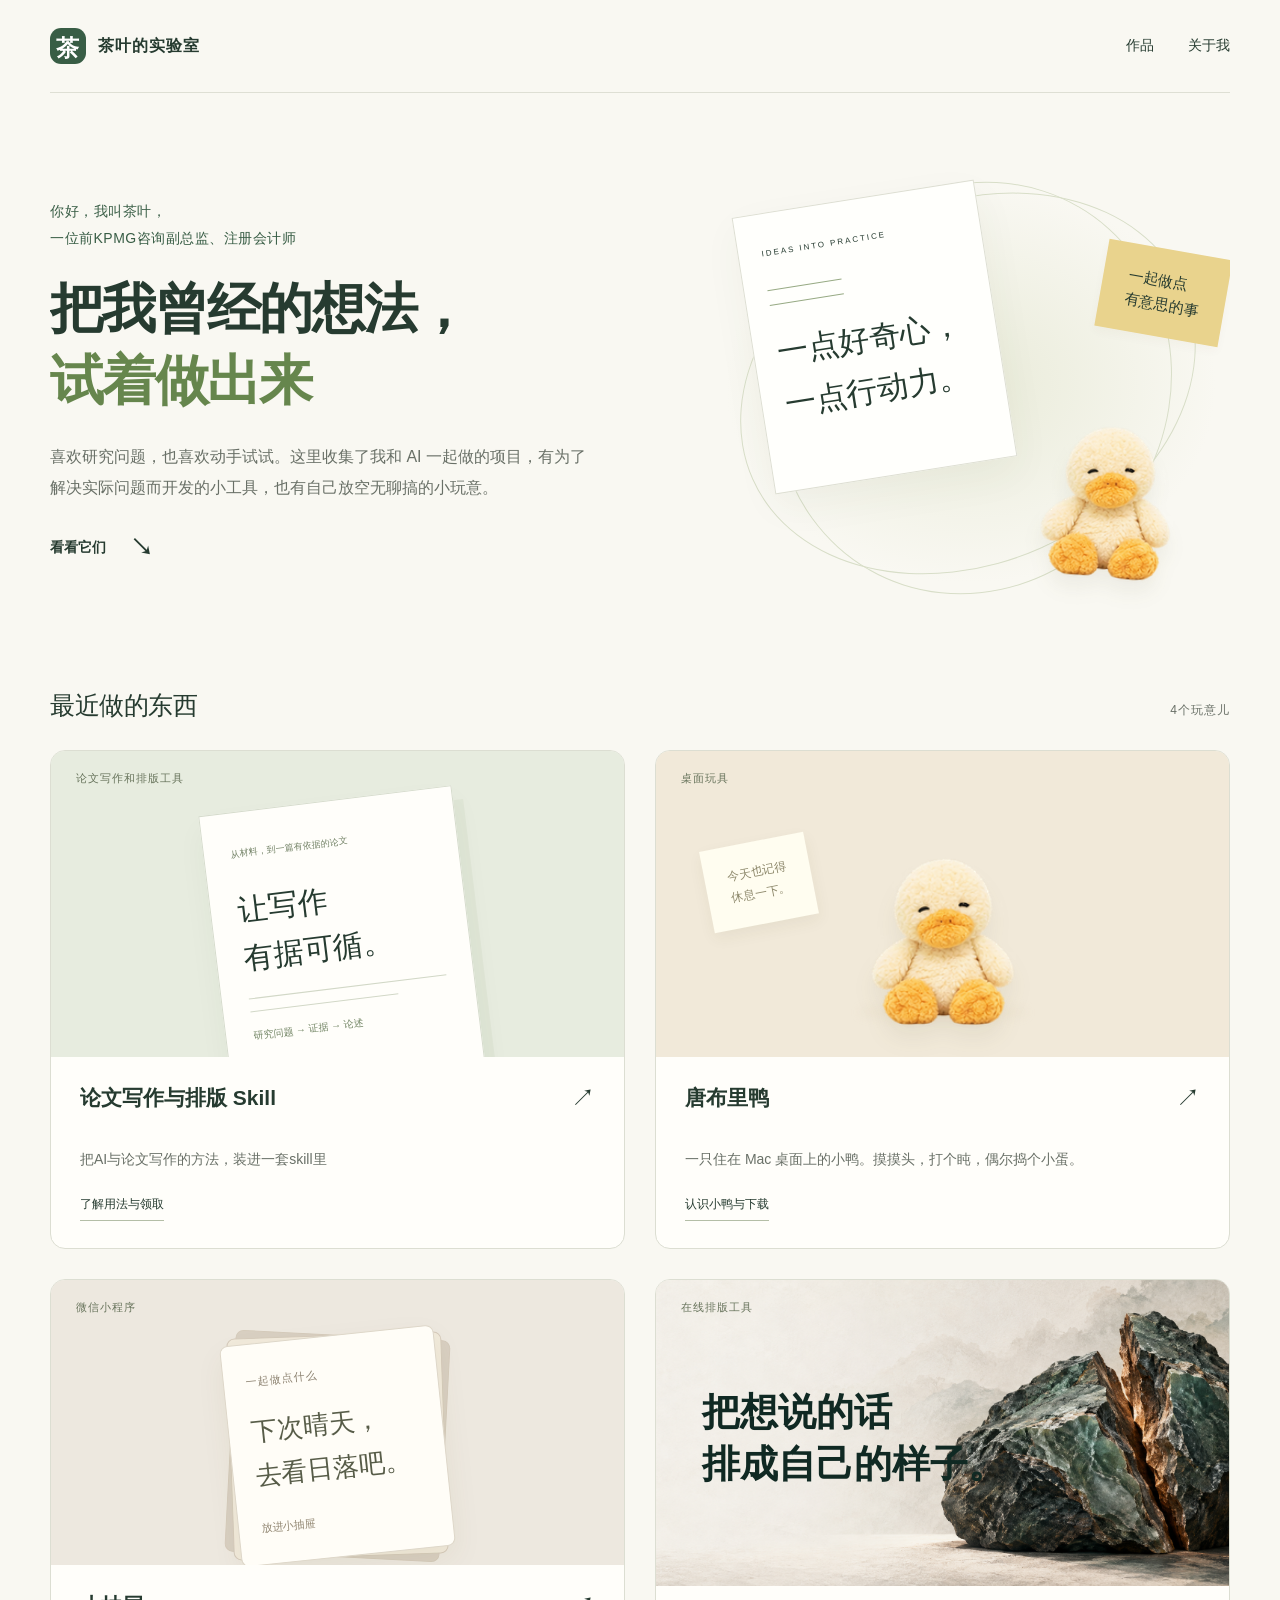
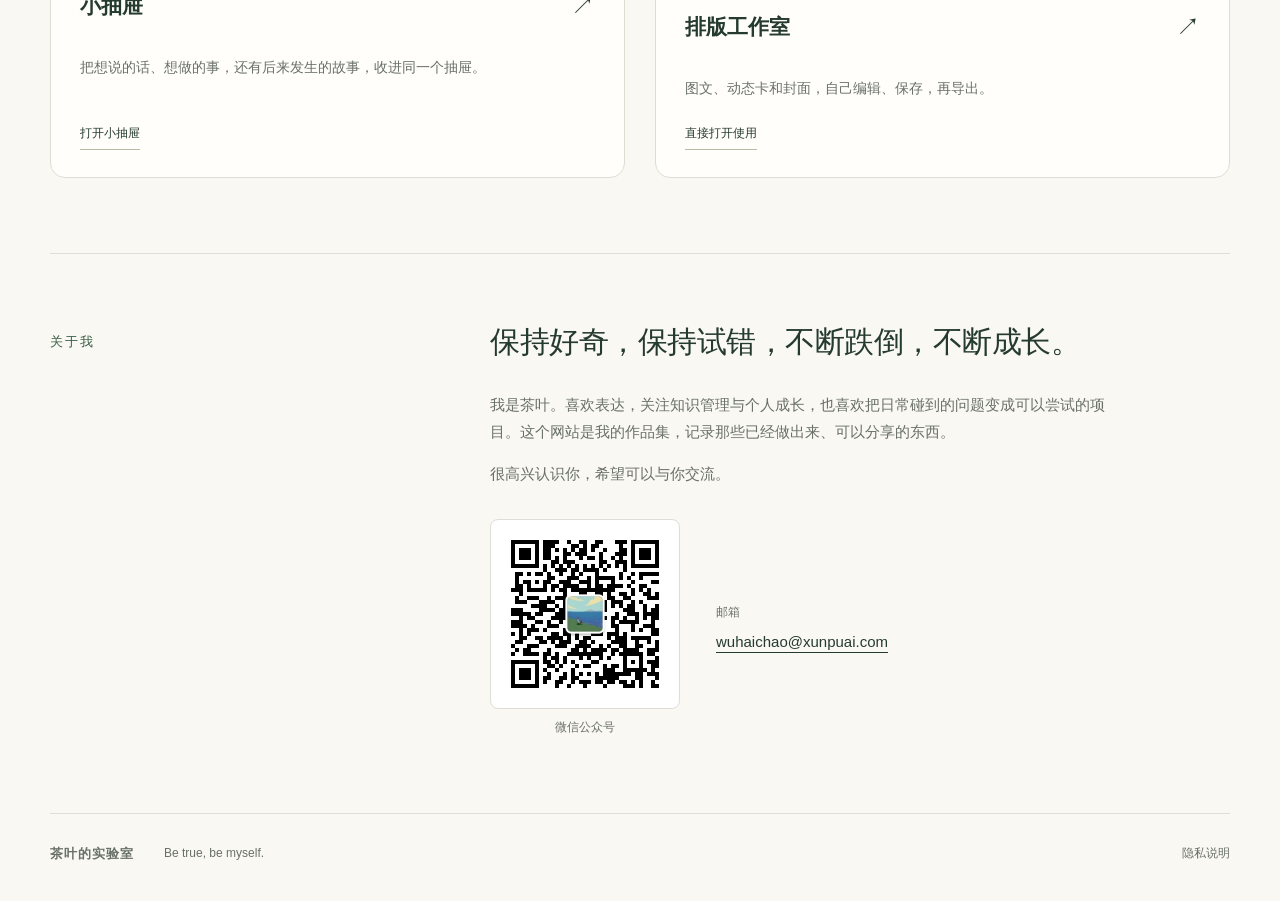
==== commit be1fd165: "Prepare unified layout studio entry 整合图文阅读、动态卡和封面入口，保留旧封面路径与本地工程保存。完整编辑器资源将在同一分支核验后统一合并。" ====
--- a/index.html
+++ b/index.html
@@ -1,85 +1 @@
-<!doctype html>
-<html lang="zh-CN">
-<head>
-  <meta charset="utf-8">
-  <meta name="viewport" content="width=device-width,initial-scale=1">
-  <meta name="description" content="茶叶的实验室。把我曾经的想法，试着做出来。论文写作与排版 Skill、唐布里鸭、小抽屉和封面编辑器。">
-  <meta name="color-scheme" content="light">
-  <title>首页 · 茶叶的实验室</title>
-  <link rel="icon" href="assets/favicon.svg" type="image/svg+xml">
-  <link rel="stylesheet" href="style.css?v=de5b82615477">
-  <link rel="stylesheet" href="atelier.css?v=050cd2336782">
-  <script src="site.js?v=2232abc9ea91" defer></script>
-</head>
-<body class="paper-home">
-  <a class="skip" href="#main">跳到内容</a>
-  <header class="nav">
-    <a class="brand" href="index.html"><span class="mark">茶</span>茶叶的实验室</a>
-    <nav aria-label="主导航"><a href="#projects">作品</a><a href="#about">关于我</a></nav>
-  </header>
-  <main id="main">
-    <section class="atelier-hero">
-      <div class="atelier-hero-copy">
-        <p class="atelier-identity">你好，我叫茶叶，<br><span>一位前KPMG咨询副总监、注册会计师</span></p>
-        <h1>把我曾经的想法，<br><em>试着做出来</em></h1>
-        <p class="atelier-intro">喜欢研究问题，也喜欢动手试试。这里收集了我和 AI 一起做的项目，有为了解决实际问题而开发的小工具，也有自己放空无聊搞的小玩意。</p>
-        <a class="atelier-explore" href="#projects">看看它们 <span aria-hidden="true">↘</span></a>
-      </div>
-      <div class="hero-collage" aria-hidden="true">
-        <div class="hero-paint-chip"><img src="assets/paint-thesis.png" alt="" width="768" height="512"></div>
-        <div class="hero-postcard"><img src="assets/paint-duck.png" alt="" width="768" height="512"></div>
-        <div class="hero-memo"><span class="masking-tape"></span><span class="memo-rule"></span><p>一点好奇心，<br>一点行动力。</p><span class="memo-signature">茶叶的实验室</span><svg class="memo-sprig" viewBox="0 0 100 120" fill="none"><path d="M27 116C29 72 49 40 76 9M37 85C10 80 14 58 39 70M51 60C28 51 39 32 58 48M62 39C55 19 73 11 74 22M42 80C69 88 78 65 53 66M60 51C85 56 90 34 71 35" stroke="currentColor" stroke-width="1.6" stroke-linecap="round"/></svg></div>
-        <div class="hero-pink-slip"></div>
-        <div class="collage-duck"><div class="duck"></div></div>
-        <svg class="collage-pencil" viewBox="0 0 320 22" fill="none"><path d="M5 4H283V18H5Z" fill="#768168"/><path d="M10 8H283V14H10Z" fill="#a9b095"/><path d="M283 4L314 11L283 18Z" fill="#cfbda0"/><path d="M308 9L317 11L308 13Z" fill="#393d32"/><path d="M5 4H15V18H5Z" fill="#b56546"/></svg>
-      </div>
-    </section>
-
-    <section id="projects" class="atelier-projects">
-      <div class="atelier-heading"><h2>最近做的东西</h2><span>4个玩意儿</span></div>
-      <div class="atelier-grid">
-        <a class="atelier-card thesis-card" href="thesis.html">
-          <div class="project-art thesis-art" aria-hidden="true">
-            <span class="art-category">论文写作和排版工具</span>
-            <div class="loose-page page-one"></div><div class="loose-page page-two"></div>
-            <div class="thesis-book"><span class="book-ribbon"></span><span class="book-meta">MBA / SKILL</span><strong>让写作<br>有据可循。</strong><span class="book-rule"></span><span class="book-subtitle">研究思路 · 写作 · 排版</span><span class="book-bottom">茶叶的实验室</span></div>
-            <span class="book-pencil"></span>
-          </div>
-          <div class="atelier-card-copy"><div class="atelier-card-title"><h3>论文写作与排版 Skill</h3><span aria-hidden="true">↗</span></div><p>把AI与论文写作的方法，装进一套skill里</p><span class="atelier-card-link">了解用法与领取 <span aria-hidden="true">→</span></span></div>
-        </a>
-        <a class="atelier-card duck-card" href="duck.html">
-          <div class="project-art duck-art" aria-hidden="true">
-            <span class="art-category">桌面玩具</span>
-            <div class="duck-day-note"><span class="masking-tape"></span><p>今天也记得<br>休息一下。</p><svg viewBox="0 0 50 25" fill="none"><path d="M3 17C12 4 34 2 46 13M3 17L13 15M3 17L7 7" stroke="currentColor" stroke-width="1.4" stroke-linecap="round"/></svg></div>
-            <span class="duck-shadow"></span><div class="card-duck"><div class="duck"></div></div>
-          </div>
-          <div class="atelier-card-copy"><div class="atelier-card-title"><h3>唐布里鸭</h3><span aria-hidden="true">↗</span></div><p>一只住在 Mac 桌面上的小鸭。摸摸头，打个盹，偶尔捣个小蛋。</p><span class="atelier-card-link">认识小鸭与下载 <span aria-hidden="true">→</span></span></div>
-        </a>
-        <a class="atelier-card drawer-card" href="drawer.html">
-          <div class="project-art drawer-art" aria-hidden="true">
-            <span class="art-category">微信小程序</span>
-            <div class="drawer-letter"><span>一起做点什么</span><p>下次晴天，<br>去看日落吧。</p><span class="letter-line"></span><small>放进小抽屉</small></div>
-            <div class="drawer-photo"><span class="masking-tape"></span><img src="assets/paint-duck.png" alt="" width="768" height="512"><span>心意已收到</span><svg viewBox="0 0 60 55" fill="none"><path d="M31 46C15 36 3 24 9 14C15 3 27 9 30 17C35 3 48 4 52 15C56 27 42 37 31 46Z" stroke="currentColor" stroke-width="1.5"/></svg></div>
-          </div>
-          <div class="atelier-card-copy"><div class="atelier-card-title"><h3>小抽屉</h3><span aria-hidden="true">↗</span></div><p>把想说的话、想做的事，还有后来发生的故事，收进同一个抽屉。</p><span class="atelier-card-link">打开小抽屉 <span aria-hidden="true">→</span></span></div>
-        </a>
-        <a class="atelier-card cover-card" href="cover.html">
-          <div class="project-art cover-art" aria-hidden="true">
-            <span class="art-category">封面与图文工具</span>
-            <div class="cover-print print-landscape"><span>自己的封面</span><strong>自己来改。</strong></div>
-            <div class="cover-print print-square"><span>把想法</span><strong>做成<br>画面。</strong><span class="print-rule"></span></div>
-            <div class="print-swatches"><span></span><span></span><span></span><span></span><span></span></div>
-          </div>
-          <div class="atelier-card-copy"><div class="atelier-card-title"><h3>封面工作室</h3><span aria-hidden="true">↗</span></div><p>公众号封面与图文首页图。选底图、改文字，做成自己的风格。</p><span class="atelier-card-link">选择编辑器 <span aria-hidden="true">→</span></span></div>
-        </a>
-      </div>
-    </section>
-
-    <section id="about" class="atelier-about">
-      <div class="about-statement"><span class="atelier-section-label">关于我</span><h2>保持好奇，保持试错，<br>不断跌倒，不断成长。</h2><svg class="about-underline" viewBox="0 0 210 10" fill="none" aria-hidden="true"><path d="M2 7C49 1 119 2 208 5M5 9C69 5 123 6 171 7" stroke="currentColor" stroke-width="1.5" stroke-linecap="round"/></svg></div>
-      <div class="about-content"><p>我是茶叶。喜欢表达，关注知识管理与个人成长，也喜欢把日常碰到的问题变成可以尝试的项目。这个网站是我的作品集，记录那些已经做出来、可以分享的东西。</p><p>很高兴认识你，希望可以与你交流。</p><div class="atelier-contact"><figure><a href="assets/wechat-qrcode.jpg" target="_blank" rel="noopener" aria-label="查看茶叶的小喇叭公众号二维码大图"><img src="assets/wechat-qrcode.jpg" width="132" height="132" alt="茶叶的小喇叭微信公众号二维码"></a><figcaption>茶叶的小喇叭</figcaption></figure><div class="contact-address"><span>邮箱</span><a href="mailto:wuhaichao@xunpuai.com">wuhaichao@xunpuai.com</a></div></div></div>
-    </section>
-  </main>
-  <footer><a class="brand" href="index.html">茶叶的实验室</a><span>Be true, be myself.</span><a href="privacy.html">隐私说明</a></footer>
-</body>
-</html>
+<!doctype html><html lang="zh-CN"><head><meta charset="utf-8"><meta name="viewport" content="width=device-width,initial-scale=1"><meta name="description" content="茶叶的个人作品集。探索论文写作 Skill、唐布里鸭与小抽屉，了解项目与用法。"><meta name="color-scheme" content="light"><title>首页 · 茶叶的实验室</title><link rel="icon" href="assets/favicon.svg" type="image/svg+xml"><link rel="stylesheet" href="style.css?v=de5b82615477"><script src="site.js" defer></script></head><body><a class="skip" href="#main">跳到内容</a><header class="nav"><a class="brand" href="index.html"><span class="mark">茶</span>茶叶的实验室</a><nav aria-label="主导航"><a href="index.html#projects">作品</a><a href="index.html#about">关于我</a></nav></header><main id="main"><section class="hero"><div class="hero-copy"><p class="eyebrow identity">你好，我叫茶叶，<br>一位前KPMG咨询副总监、注册会计师</p><h1>把我曾经的想法，<br><span class="serif-green">试着做出来</span></h1><p class="intro">喜欢研究问题，也喜欢动手试试。这里收集了我和 AI 一起做的项目，有为了解决实际问题而开发的小工具，也有自己放空无聊搞的小玩意。</p><a class="text-link" href="#projects">看看它们 <span>↘</span></a></div><div class="hero-art" aria-hidden="true"><div class="orbit o1"></div><div class="orbit o2"></div><div class="hero-sheet"><span>IDEAS INTO PRACTICE</span><div class="draw-lines"></div><b>一点好奇心，<br>一点行动力。</b></div><div class="hero-sticker">一起做点<br>有意思的事</div><div class="hero-duck"><div class="duck" role="img" aria-label="毛绒小鸭的动画演示"></div></div></div></section><section id="projects" class="projects"><div class="section-heading"><h2>最近做的东西</h2><span>4个玩意儿</span></div><div class="project-grid"><a class="project-card" href="thesis.html"><div class="card-visual thesis-visual"><div class="paper"><span class="paper-top">从材料，到一篇有依据的论文</span><h3>让写作<br>有据可循。</h3><div class="paper-line"></div><div class="paper-line short"></div><div class="paper-note">研究问题 → 证据 → 论述</div><span class="paper-bottom">MBA THESIS / SKILL</span></div><span class="corner-label">论文写作和排版工具</span></div><div class="card-copy"><div class="card-title"><h3>论文写作与排版 Skill</h3><span class="arrow">↗</span></div><p>把AI与论文写作的方法，装进一套skill里</p><span class="small-link">了解用法与领取</span></div></a><a class="project-card" href="duck.html"><div class="card-visual duck-visual"><span class="corner-label">桌面玩具</span><div class="little-note">今天也记得<br>休息一下。</div><div class="duck" role="img" aria-label="毛绒小鸭的动画演示"></div><span class="ground"></span></div><div class="card-copy"><div class="card-title"><h3>唐布里鸭</h3><span class="arrow">↗</span></div><p>一只住在 Mac 桌面上的小鸭。摸摸头，打个盹，偶尔捣个小蛋。</p><span class="small-link">认识小鸭与下载</span></div></a><a class="project-card" href="drawer.html"><div class="card-visual drawer-visual"><span class="corner-label">微信小程序</span><div class="drawer-stack" aria-hidden="true"><div class="drawer-slip"><span>一起做点什么</span><strong>下次晴天，<br>去看日落吧。</strong><i>放进小抽屉</i></div></div></div><div class="card-copy"><div class="card-title"><h3>小抽屉</h3><span class="arrow">↗</span></div><p>把想说的话、想做的事，还有后来发生的故事，收进同一个抽屉。</p><span class="small-link">打开小抽屉</span></div></a><a class="project-card" href="tools/layout/index.html"><div class="card-visual cover-visual"><span class="corner-label">在线排版工具</span><div class="cover-sample"><strong>把想说的话<br>排成自己的样子。</strong></div></div><div class="card-copy"><div class="card-title"><h3>排版工作室</h3><span class="arrow">↗</span></div><p>图文、动态卡和封面，自己编辑、保存，再导出。</p><span class="small-link">直接打开使用</span></div></a></div></section><section id="about" class="about"><span class="eyebrow">关于我</span><div><h2>保持好奇，保持试错，不断跌倒，不断成长。</h2><p>我是茶叶。喜欢表达，关注知识管理与个人成长，也喜欢把日常碰到的问题变成可以尝试的项目。这个网站是我的作品集，记录那些已经做出来、可以分享的东西。</p><p>很高兴认识你，希望可以与你交流。</p><div class="contact"><figure class="wechat"><a href="assets/wechat-qrcode.jpg" target="_blank" rel="noopener" aria-label="查看微信公众号二维码大图"><img src="assets/wechat-qrcode.jpg" width="172" height="172" alt="茶叶的微信公众号二维码"></a><figcaption>微信公众号</figcaption></figure><div class="email-contact"><span>邮箱</span><a href="mailto:wuhaichao@xunpuai.com">wuhaichao@xunpuai.com</a></div></div></div></section></main><footer><a class="brand" href="index.html">茶叶的实验室</a><span>Be true, be myself.</span><a href="privacy.html">隐私说明</a></footer></body></html>
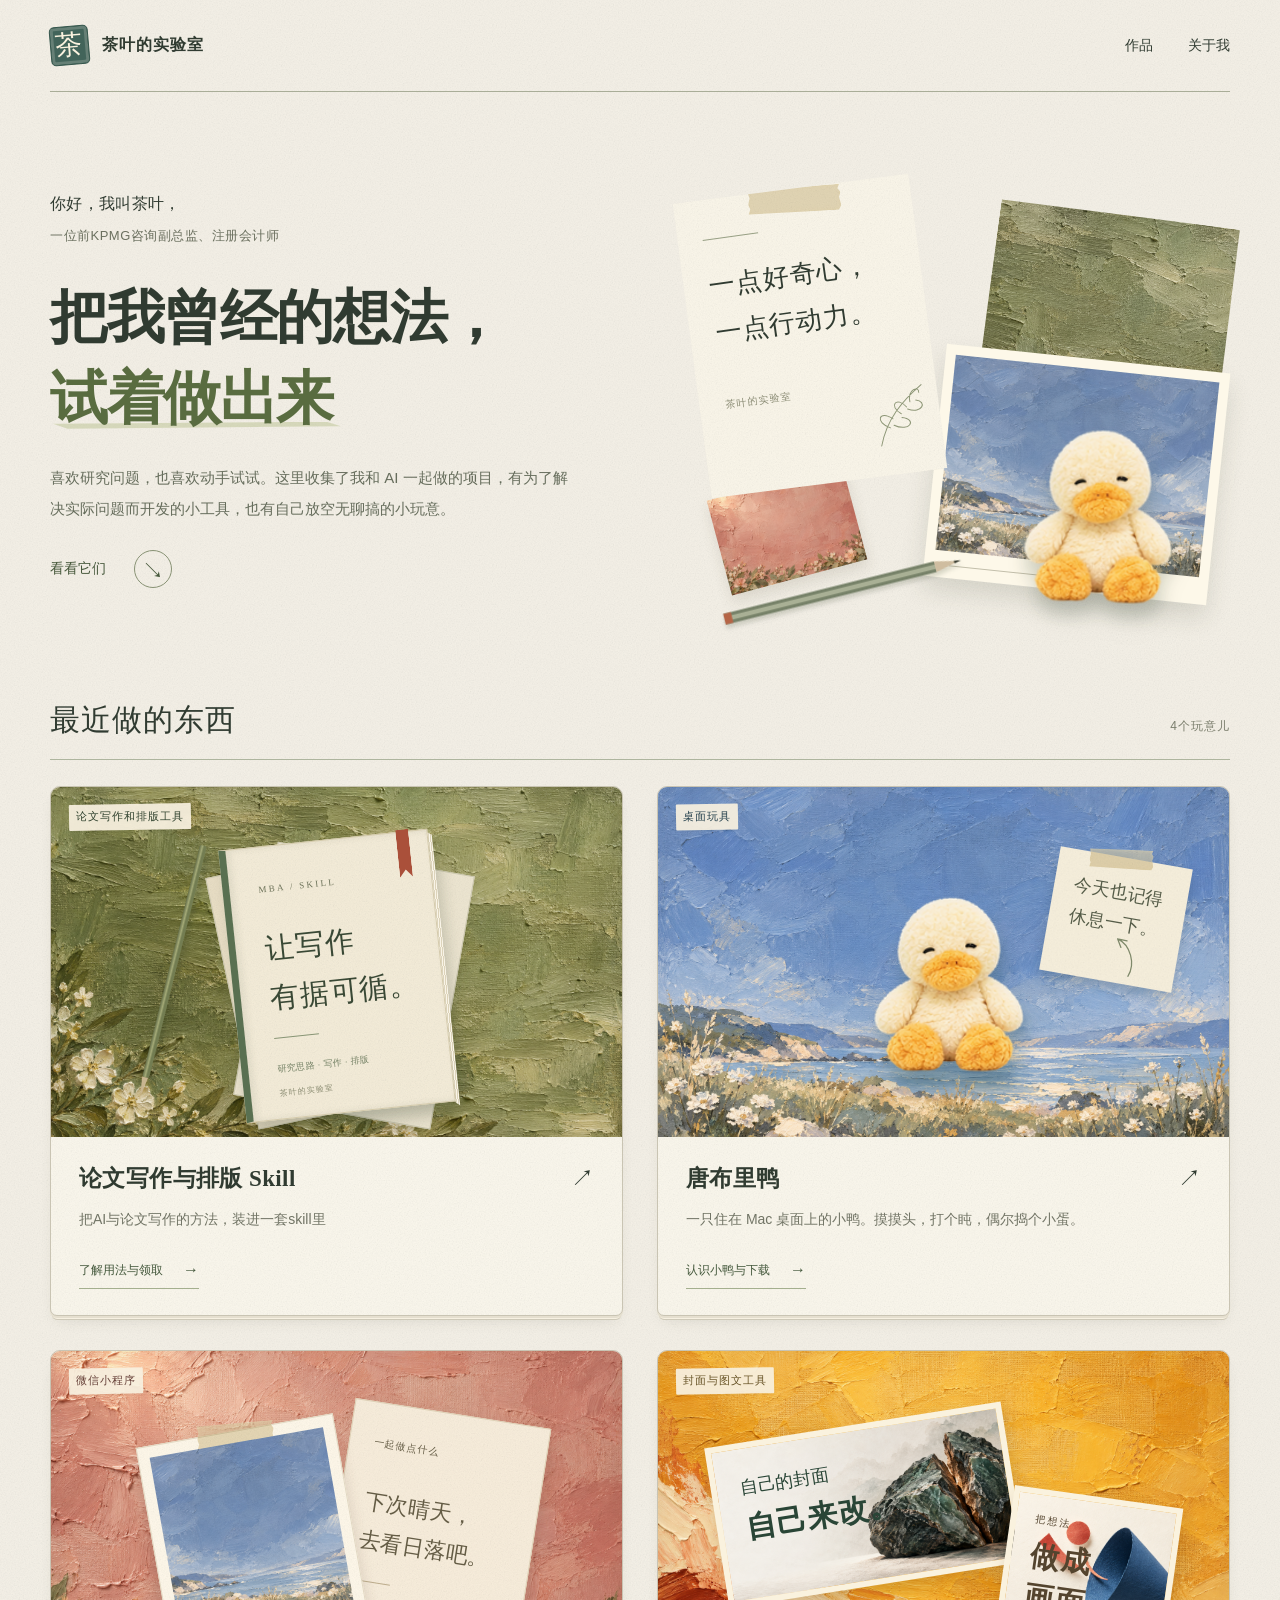
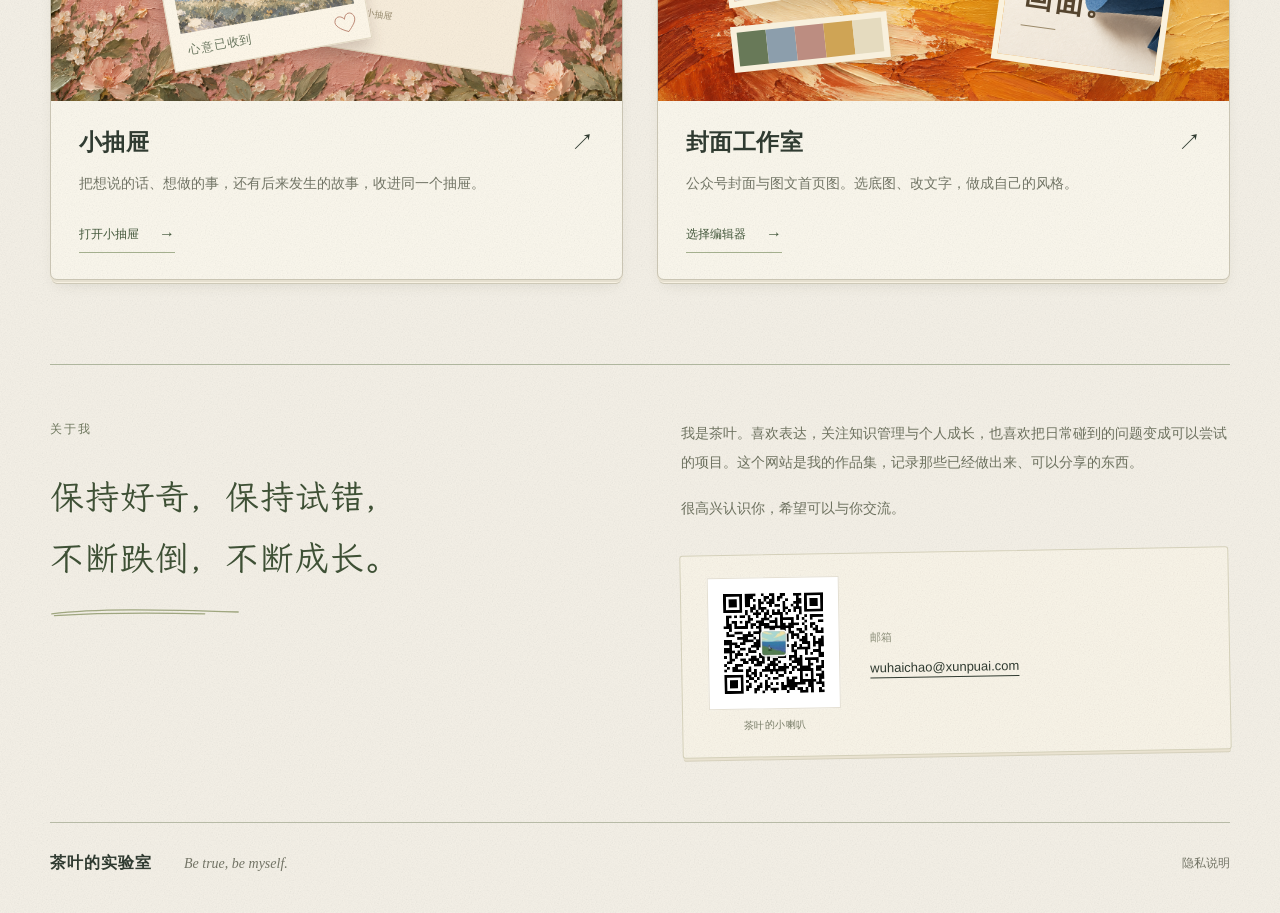
==== commit 9fbda9b5: "Merge pull request #1 from zy07788-cpu/codex/publish-paper-studio-20261031 上线纸张作品站与双模式封面工作室" ====
--- a/index.html
+++ b/index.html
@@ -1 +1,85 @@
-<!doctype html><html lang="zh-CN"><head><meta charset="utf-8"><meta name="viewport" content="width=device-width,initial-scale=1"><meta name="description" content="茶叶的个人作品集。探索论文写作 Skill、唐布里鸭与小抽屉，了解项目与用法。"><meta name="color-scheme" content="light"><title>首页 · 茶叶的实验室</title><link rel="icon" href="assets/favicon.svg" type="image/svg+xml"><link rel="stylesheet" href="style.css?v=de5b82615477"><script src="site.js" defer></script></head><body><a class="skip" href="#main">跳到内容</a><header class="nav"><a class="brand" href="index.html"><span class="mark">茶</span>茶叶的实验室</a><nav aria-label="主导航"><a href="index.html#projects">作品</a><a href="index.html#about">关于我</a></nav></header><main id="main"><section class="hero"><div class="hero-copy"><p class="eyebrow identity">你好，我叫茶叶，<br>一位前KPMG咨询副总监、注册会计师</p><h1>把我曾经的想法，<br><span class="serif-green">试着做出来</span></h1><p class="intro">喜欢研究问题，也喜欢动手试试。这里收集了我和 AI 一起做的项目，有为了解决实际问题而开发的小工具，也有自己放空无聊搞的小玩意。</p><a class="text-link" href="#projects">看看它们 <span>↘</span></a></div><div class="hero-art" aria-hidden="true"><div class="orbit o1"></div><div class="orbit o2"></div><div class="hero-sheet"><span>IDEAS INTO PRACTICE</span><div class="draw-lines"></div><b>一点好奇心，<br>一点行动力。</b></div><div class="hero-sticker">一起做点<br>有意思的事</div><div class="hero-duck"><div class="duck" role="img" aria-label="毛绒小鸭的动画演示"></div></div></div></section><section id="projects" class="projects"><div class="section-heading"><h2>最近做的东西</h2><span>4个玩意儿</span></div><div class="project-grid"><a class="project-card" href="thesis.html"><div class="card-visual thesis-visual"><div class="paper"><span class="paper-top">从材料，到一篇有依据的论文</span><h3>让写作<br>有据可循。</h3><div class="paper-line"></div><div class="paper-line short"></div><div class="paper-note">研究问题 → 证据 → 论述</div><span class="paper-bottom">MBA THESIS / SKILL</span></div><span class="corner-label">论文写作和排版工具</span></div><div class="card-copy"><div class="card-title"><h3>论文写作与排版 Skill</h3><span class="arrow">↗</span></div><p>把AI与论文写作的方法，装进一套skill里</p><span class="small-link">了解用法与领取</span></div></a><a class="project-card" href="duck.html"><div class="card-visual duck-visual"><span class="corner-label">桌面玩具</span><div class="little-note">今天也记得<br>休息一下。</div><div class="duck" role="img" aria-label="毛绒小鸭的动画演示"></div><span class="ground"></span></div><div class="card-copy"><div class="card-title"><h3>唐布里鸭</h3><span class="arrow">↗</span></div><p>一只住在 Mac 桌面上的小鸭。摸摸头，打个盹，偶尔捣个小蛋。</p><span class="small-link">认识小鸭与下载</span></div></a><a class="project-card" href="drawer.html"><div class="card-visual drawer-visual"><span class="corner-label">微信小程序</span><div class="drawer-stack" aria-hidden="true"><div class="drawer-slip"><span>一起做点什么</span><strong>下次晴天，<br>去看日落吧。</strong><i>放进小抽屉</i></div></div></div><div class="card-copy"><div class="card-title"><h3>小抽屉</h3><span class="arrow">↗</span></div><p>把想说的话、想做的事，还有后来发生的故事，收进同一个抽屉。</p><span class="small-link">打开小抽屉</span></div></a><a class="project-card" href="tools/layout/index.html"><div class="card-visual cover-visual"><span class="corner-label">在线排版工具</span><div class="cover-sample"><strong>把想说的话<br>排成自己的样子。</strong></div></div><div class="card-copy"><div class="card-title"><h3>排版工作室</h3><span class="arrow">↗</span></div><p>图文、动态卡和封面，自己编辑、保存，再导出。</p><span class="small-link">直接打开使用</span></div></a></div></section><section id="about" class="about"><span class="eyebrow">关于我</span><div><h2>保持好奇，保持试错，不断跌倒，不断成长。</h2><p>我是茶叶。喜欢表达，关注知识管理与个人成长，也喜欢把日常碰到的问题变成可以尝试的项目。这个网站是我的作品集，记录那些已经做出来、可以分享的东西。</p><p>很高兴认识你，希望可以与你交流。</p><div class="contact"><figure class="wechat"><a href="assets/wechat-qrcode.jpg" target="_blank" rel="noopener" aria-label="查看微信公众号二维码大图"><img src="assets/wechat-qrcode.jpg" width="172" height="172" alt="茶叶的微信公众号二维码"></a><figcaption>微信公众号</figcaption></figure><div class="email-contact"><span>邮箱</span><a href="mailto:wuhaichao@xunpuai.com">wuhaichao@xunpuai.com</a></div></div></div></section></main><footer><a class="brand" href="index.html">茶叶的实验室</a><span>Be true, be myself.</span><a href="privacy.html">隐私说明</a></footer></body></html>
+<!doctype html>
+<html lang="zh-CN">
+<head>
+  <meta charset="utf-8">
+  <meta name="viewport" content="width=device-width,initial-scale=1">
+  <meta name="description" content="茶叶的实验室。把我曾经的想法，试着做出来。论文写作与排版 Skill、唐布里鸭、小抽屉和封面编辑器。">
+  <meta name="color-scheme" content="light">
+  <title>首页 · 茶叶的实验室</title>
+  <link rel="icon" href="assets/favicon.svg" type="image/svg+xml">
+  <link rel="stylesheet" href="style.css?v=de5b82615477">
+  <link rel="stylesheet" href="atelier.css?v=050cd2336782">
+  <script src="site.js?v=2232abc9ea91" defer></script>
+</head>
+<body class="paper-home">
+  <a class="skip" href="#main">跳到内容</a>
+  <header class="nav">
+    <a class="brand" href="index.html"><span class="mark">茶</span>茶叶的实验室</a>
+    <nav aria-label="主导航"><a href="#projects">作品</a><a href="#about">关于我</a></nav>
+  </header>
+  <main id="main">
+    <section class="atelier-hero">
+      <div class="atelier-hero-copy">
+        <p class="atelier-identity">你好，我叫茶叶，<br><span>一位前KPMG咨询副总监、注册会计师</span></p>
+        <h1>把我曾经的想法，<br><em>试着做出来</em></h1>
+        <p class="atelier-intro">喜欢研究问题，也喜欢动手试试。这里收集了我和 AI 一起做的项目，有为了解决实际问题而开发的小工具，也有自己放空无聊搞的小玩意。</p>
+        <a class="atelier-explore" href="#projects">看看它们 <span aria-hidden="true">↘</span></a>
+      </div>
+      <div class="hero-collage" aria-hidden="true">
+        <div class="hero-paint-chip"><img src="assets/paint-thesis.png" alt="" width="768" height="512"></div>
+        <div class="hero-postcard"><img src="assets/paint-duck.png" alt="" width="768" height="512"></div>
+        <div class="hero-memo"><span class="masking-tape"></span><span class="memo-rule"></span><p>一点好奇心，<br>一点行动力。</p><span class="memo-signature">茶叶的实验室</span><svg class="memo-sprig" viewBox="0 0 100 120" fill="none"><path d="M27 116C29 72 49 40 76 9M37 85C10 80 14 58 39 70M51 60C28 51 39 32 58 48M62 39C55 19 73 11 74 22M42 80C69 88 78 65 53 66M60 51C85 56 90 34 71 35" stroke="currentColor" stroke-width="1.6" stroke-linecap="round"/></svg></div>
+        <div class="hero-pink-slip"></div>
+        <div class="collage-duck"><div class="duck"></div></div>
+        <svg class="collage-pencil" viewBox="0 0 320 22" fill="none"><path d="M5 4H283V18H5Z" fill="#768168"/><path d="M10 8H283V14H10Z" fill="#a9b095"/><path d="M283 4L314 11L283 18Z" fill="#cfbda0"/><path d="M308 9L317 11L308 13Z" fill="#393d32"/><path d="M5 4H15V18H5Z" fill="#b56546"/></svg>
+      </div>
+    </section>
+
+    <section id="projects" class="atelier-projects">
+      <div class="atelier-heading"><h2>最近做的东西</h2><span>4个玩意儿</span></div>
+      <div class="atelier-grid">
+        <a class="atelier-card thesis-card" href="thesis.html">
+          <div class="project-art thesis-art" aria-hidden="true">
+            <span class="art-category">论文写作和排版工具</span>
+            <div class="loose-page page-one"></div><div class="loose-page page-two"></div>
+            <div class="thesis-book"><span class="book-ribbon"></span><span class="book-meta">MBA / SKILL</span><strong>让写作<br>有据可循。</strong><span class="book-rule"></span><span class="book-subtitle">研究思路 · 写作 · 排版</span><span class="book-bottom">茶叶的实验室</span></div>
+            <span class="book-pencil"></span>
+          </div>
+          <div class="atelier-card-copy"><div class="atelier-card-title"><h3>论文写作与排版 Skill</h3><span aria-hidden="true">↗</span></div><p>把AI与论文写作的方法，装进一套skill里</p><span class="atelier-card-link">了解用法与领取 <span aria-hidden="true">→</span></span></div>
+        </a>
+        <a class="atelier-card duck-card" href="duck.html">
+          <div class="project-art duck-art" aria-hidden="true">
+            <span class="art-category">桌面玩具</span>
+            <div class="duck-day-note"><span class="masking-tape"></span><p>今天也记得<br>休息一下。</p><svg viewBox="0 0 50 25" fill="none"><path d="M3 17C12 4 34 2 46 13M3 17L13 15M3 17L7 7" stroke="currentColor" stroke-width="1.4" stroke-linecap="round"/></svg></div>
+            <span class="duck-shadow"></span><div class="card-duck"><div class="duck"></div></div>
+          </div>
+          <div class="atelier-card-copy"><div class="atelier-card-title"><h3>唐布里鸭</h3><span aria-hidden="true">↗</span></div><p>一只住在 Mac 桌面上的小鸭。摸摸头，打个盹，偶尔捣个小蛋。</p><span class="atelier-card-link">认识小鸭与下载 <span aria-hidden="true">→</span></span></div>
+        </a>
+        <a class="atelier-card drawer-card" href="drawer.html">
+          <div class="project-art drawer-art" aria-hidden="true">
+            <span class="art-category">微信小程序</span>
+            <div class="drawer-letter"><span>一起做点什么</span><p>下次晴天，<br>去看日落吧。</p><span class="letter-line"></span><small>放进小抽屉</small></div>
+            <div class="drawer-photo"><span class="masking-tape"></span><img src="assets/paint-duck.png" alt="" width="768" height="512"><span>心意已收到</span><svg viewBox="0 0 60 55" fill="none"><path d="M31 46C15 36 3 24 9 14C15 3 27 9 30 17C35 3 48 4 52 15C56 27 42 37 31 46Z" stroke="currentColor" stroke-width="1.5"/></svg></div>
+          </div>
+          <div class="atelier-card-copy"><div class="atelier-card-title"><h3>小抽屉</h3><span aria-hidden="true">↗</span></div><p>把想说的话、想做的事，还有后来发生的故事，收进同一个抽屉。</p><span class="atelier-card-link">打开小抽屉 <span aria-hidden="true">→</span></span></div>
+        </a>
+        <a class="atelier-card cover-card" href="cover.html">
+          <div class="project-art cover-art" aria-hidden="true">
+            <span class="art-category">封面与图文工具</span>
+            <div class="cover-print print-landscape"><span>自己的封面</span><strong>自己来改。</strong></div>
+            <div class="cover-print print-square"><span>把想法</span><strong>做成<br>画面。</strong><span class="print-rule"></span></div>
+            <div class="print-swatches"><span></span><span></span><span></span><span></span><span></span></div>
+          </div>
+          <div class="atelier-card-copy"><div class="atelier-card-title"><h3>封面工作室</h3><span aria-hidden="true">↗</span></div><p>公众号封面与图文首页图。选底图、改文字，做成自己的风格。</p><span class="atelier-card-link">选择编辑器 <span aria-hidden="true">→</span></span></div>
+        </a>
+      </div>
+    </section>
+
+    <section id="about" class="atelier-about">
+      <div class="about-statement"><span class="atelier-section-label">关于我</span><h2>保持好奇，保持试错，<br>不断跌倒，不断成长。</h2><svg class="about-underline" viewBox="0 0 210 10" fill="none" aria-hidden="true"><path d="M2 7C49 1 119 2 208 5M5 9C69 5 123 6 171 7" stroke="currentColor" stroke-width="1.5" stroke-linecap="round"/></svg></div>
+      <div class="about-content"><p>我是茶叶。喜欢表达，关注知识管理与个人成长，也喜欢把日常碰到的问题变成可以尝试的项目。这个网站是我的作品集，记录那些已经做出来、可以分享的东西。</p><p>很高兴认识你，希望可以与你交流。</p><div class="atelier-contact"><figure><a href="assets/wechat-qrcode.jpg" target="_blank" rel="noopener" aria-label="查看茶叶的小喇叭公众号二维码大图"><img src="assets/wechat-qrcode.jpg" width="132" height="132" alt="茶叶的小喇叭微信公众号二维码"></a><figcaption>茶叶的小喇叭</figcaption></figure><div class="contact-address"><span>邮箱</span><a href="mailto:wuhaichao@xunpuai.com">wuhaichao@xunpuai.com</a></div></div></div>
+    </section>
+  </main>
+  <footer><a class="brand" href="index.html">茶叶的实验室</a><span>Be true, be myself.</span><a href="privacy.html">隐私说明</a></footer>
+</body>
+</html>
--- a/atelier.css
+++ b/atelier.css
@@ -0,0 +1,159 @@
+/* Local art direction: paper, pigment, and tangible project objects. */
+@font-face{font-family:"Tea About Hand";src:url('assets/fonts/tea-about-hand.woff2') format('woff2');font-weight:400;font-style:normal;font-display:swap}
+:root{--ink:#303b31;--muted:#686b60;--paper:#f4f0e6;--green:#445b3d;--line:#c9c8b8;--clay:#42645a;--serif:"Songti SC","STSong","Noto Serif CJK SC","SimSun",serif}
+body{background-color:var(--paper);background-image:url('assets/paper-grain.svg');background-size:180px 180px;color:var(--ink)}
+.nav,main,footer{max-width:1240px;margin-left:auto;margin-right:auto}
+.nav{padding:26px 0;border-bottom:1px solid #a9ad98;position:relative}
+.brand{font-weight:600;letter-spacing:1px;gap:13px;font-size:16px}
+.mark{background:#42645a;box-shadow:inset 0 0 0 3px #f4f0e633;border:1px solid #35564c;border-radius:5px;color:#fbf3df;font:27px/1 var(--serif);width:39px;height:39px;transform:rotate(-5deg)}
+.nav nav{gap:35px;font-size:14px}
+.nav nav a{position:relative}
+.nav nav a:after{content:"";height:1px;background:var(--clay);position:absolute;bottom:-6px;left:0;right:100%;transition:right .2s}
+.nav nav a:hover:after{right:0}
+.nav nav a:hover{color:var(--clay)}
+footer{padding:26px 0 35px;border-color:#b7baa6;font-size:12px;color:#737466;gap:32px}
+footer .brand{font-family:var(--serif);font-size:16px;color:var(--ink)}
+footer span{font:italic 14px/1.7 Georgia,serif}
+a:focus-visible,button:focus-visible{outline-color:#a75238;outline-width:2px;outline-offset:6px}
+::selection{background:#d7deb9}
+
+.atelier-hero{display:grid;grid-template-columns:1.15fr 1fr;align-items:center;gap:30px;padding:65px 0 64px;min-height:592px}
+.atelier-hero-copy{position:relative;z-index:2}
+.atelier-identity{font-size:16px;line-height:1.9;letter-spacing:.3px;margin:0 0 28px}
+.atelier-identity span{font-size:13px;color:#6b705f;letter-spacing:.5px}
+.atelier-hero h1{font:600 clamp(42px,4.1vw,62px)/1.4 var(--serif);letter-spacing:-1.4px;margin-bottom:24px;white-space:nowrap}
+.atelier-hero h1 em{font-style:normal;color:#596c40;position:relative}
+.atelier-hero h1 em:after{content:"";position:absolute;left:3px;right:-8px;bottom:1px;height:7px;background:#bec69788;clip-path:polygon(0 30%,95% 0,100% 65%,5% 100%);z-index:-1}
+.atelier-intro{max-width:525px;font-size:15px;line-height:2.05;color:#666d5c;margin:0 0 25px}
+.atelier-explore{display:inline-flex;align-items:center;gap:28px;color:#46583b;font-size:14px;font-weight:550}
+.atelier-explore span{display:grid;place-items:center;width:38px;height:38px;border:1px solid #889274;border-radius:50%;font-size:22px;font-weight:400;transition:transform .2s,background .2s}
+.atelier-explore:hover span{transform:rotate(12deg);background:#e3e5d0}
+.hero-collage{height:454px;position:relative;isolation:isolate;min-width:0}
+.hero-paint-chip{position:absolute;width:270px;height:300px;top:50px;right:1%;transform:rotate(8deg);box-shadow:2px 10px 16px #3d472222;overflow:hidden;clip-path:polygon(0 1%,98% 0,100% 98%,1% 100%)}
+.hero-paint-chip img{width:100%;height:100%;object-fit:cover;filter:saturate(.75)}
+.hero-postcard{position:absolute;width:315px;height:233px;background:#fdf8e9;padding:10px 10px 27px;bottom:25px;right:2%;transform:rotate(6deg);box-shadow:0 13px 25px #343b2625}
+.hero-postcard img{width:100%;height:100%;object-fit:cover;object-position:center 85%;filter:saturate(.72)}
+.hero-postcard:after{content:"";position:absolute;left:25px;right:80px;bottom:12px;border-top:1px solid #c3bfab}
+.hero-memo{position:absolute;left:3%;top:24px;width:263px;min-height:300px;background:#fbf6e9 url('assets/paper-grain.svg');padding:40px 27px 26px;transform:rotate(-8deg);box-shadow:-2px 2px 0 #e1dece,1px 11px 25px #39402425;z-index:3;clip-path:polygon(1% 0,100% 1%,99% 100%,0 99%)}
+.memo-rule{display:block;width:56px;border-top:1px solid #98a085;margin-bottom:24px}
+.hero-memo p{font:500 28px/1.8 var(--serif);letter-spacing:1px;margin-bottom:32px}
+.memo-signature{font-size:10px;letter-spacing:1px;color:#8b8c75}
+.memo-sprig{position:absolute;width:62px;height:85px;right:10px;bottom:18px;color:#8e9777;transform:rotate(16deg)}
+.masking-tape{display:block;position:absolute;height:26px;width:93px;background:#d6c79f99;box-shadow:inset 0 0 5px #e8dbb7a6;clip-path:polygon(0 6%,99% 0,97% 17%,100% 31%,98% 51%,100% 81%,97% 100%,0 94%,2% 74%,0 58%,2% 32%);mix-blend-mode:multiply}
+.hero-memo .masking-tape{top:0;left:77px;transform:rotate(4deg)}
+.hero-pink-slip{position:absolute;left:5%;bottom:37px;width:140px;height:98px;background:#cda298 url('assets/paint-drawer.png') center/cover;transform:rotate(-15deg);box-shadow:0 7px 14px #4b3c2b20}
+.collage-duck{position:absolute;right:7%;bottom:9px;z-index:5;transform:rotate(2deg) scale(1.14);transform-origin:bottom center;filter:drop-shadow(2px 12px 8px #263b3430)}
+.collage-pencil{position:absolute;bottom:17px;left:5%;width:250px;height:18px;transform:rotate(-14deg);filter:drop-shadow(0 4px 2px #33402a30);z-index:6}
+
+.atelier-projects{padding:15px 0 84px;scroll-margin-top:30px}
+.atelier-heading{display:flex;align-items:baseline;justify-content:space-between;gap:30px;margin:0 0 26px;padding-bottom:18px;border-bottom:1px solid #aeb59e}
+.atelier-heading h2{font:550 30px/1.4 var(--serif);margin:0;letter-spacing:1px}
+.atelier-heading>span{font-size:12px;letter-spacing:1px;color:#7b7e6d}
+.atelier-grid{display:grid;grid-template-columns:1fr 1fr;gap:34px}
+.atelier-card{display:flex;flex-direction:column;min-width:0;isolation:isolate;position:relative;border:1px solid #c9c4b3;border-radius:10px 10px 7px 7px;background:#fbf7ec url('assets/paper-grain.svg');box-shadow:0 2px 0 #e5dfcf,0 5px 0 -2px #f7f1e2,0 6px 0 -2px #cec9b8,0 9px 16px -7px #3c3a2928;overflow:hidden;transition:transform .28s,box-shadow .28s}
+.atelier-card:hover{transform:translateY(-5px);box-shadow:0 2px 0 #e5dfcf,0 5px 0 -2px #f7f1e2,0 6px 0 -2px #cec9b8,0 19px 27px -10px #3c3a2938}
+.project-art{height:350px;position:relative;overflow:hidden;background-size:cover;background-position:center;flex:none}
+.project-art:after{content:"";position:absolute;inset:0;box-shadow:inset 0 0 20px #30331d0c;pointer-events:none;z-index:9}
+.art-category{position:absolute;z-index:6;left:25px;top:20px;font-size:11px;letter-spacing:1px;color:#30422e}
+.art-category:before{content:"";position:absolute;inset:-3px -7px;background:#f8f0dfed;box-shadow:0 1px 2px #34382a12;z-index:-1;border-radius:1px;transform:rotate(-1deg)}
+.atelier-card-copy{padding:25px 28px 26px;display:grid;grid-template-rows:auto 1fr auto;flex:1}
+.atelier-card-title{display:flex;align-items:baseline;justify-content:space-between;gap:18px}
+.atelier-card-title h3{font:600 23px/1.45 var(--serif);margin:0;letter-spacing:.4px}
+.atelier-card-title>span{font-size:23px;line-height:1}
+.atelier-card-copy>p{font-size:14px;line-height:1.85;color:#717465;margin:12px 0 23px;max-width:490px}
+.atelier-card-link{font-size:12px;display:flex;align-items:center;gap:20px;justify-self:start;color:#44583c;border-bottom:1px solid #a4af8e;padding-bottom:3px}
+.atelier-card-link>span{font-size:16px;transition:transform .2s}
+.atelier-card:hover .atelier-card-link>span{transform:translateX(4px)}
+
+.thesis-art{background-color:#98a874;background-image:url('assets/paint-thesis.png')}
+.loose-page{position:absolute;left:calc(50% - 100px);top:63px;width:200px;height:257px;background:#ede5cf url('assets/paper-grain.svg');border:1px solid #c9c5ad;box-shadow:0 10px 20px #24352120}
+.page-one{transform:rotate(10deg) translate(18px,4px)}
+.page-two{transform:rotate(-12deg) translate(-8px,3px);background-color:#e8ddc2}
+.thesis-book{position:absolute;width:210px;height:274px;left:calc(50% - 105px);top:52px;background:#f4ecd7 url('assets/paper-grain.svg');padding:26px 23px 20px 29px;transform:rotate(-6deg);border:1px solid #d3c9ab;border-left:7px solid #597051;box-shadow:inset 4px 0 7px #3f463518,7px 11px 15px #28332435;transition:transform .35s}
+.thesis-book:after{content:"";position:absolute;right:-5px;top:4px;bottom:-4px;width:4px;background:repeating-linear-gradient(90deg,#ddd4bb 0 1px,#f9f4e7 1px 2px);transform:skewY(35deg)}
+.book-meta{font:9px/1.5 Georgia,serif;letter-spacing:2.3px;color:#6a7057}
+.thesis-book strong{font:500 29px/1.7 var(--serif);display:block;margin:23px 0 15px;color:#394835;letter-spacing:1px}
+.book-rule{width:45px;border-top:1px solid #889575;display:block;margin-bottom:14px}
+.book-subtitle{font-size:9px;letter-spacing:.4px;color:#748165;white-space:nowrap}
+.book-bottom{position:absolute;bottom:18px;left:29px;font-size:8px;color:#8b8c72;letter-spacing:1px}
+.book-ribbon{position:absolute;right:18px;top:-3px;width:13px;height:48px;background:#aa503a;clip-path:polygon(0 0,100% 0,100% 100%,50% 84%,0 100%)}
+.book-pencil{position:absolute;left:21%;top:55px;width:7px;height:239px;border-radius:2px;background:linear-gradient(90deg,#646d48,#a3a977 40%,#737d52 65%);transform:rotate(14deg);box-shadow:4px 7px 5px #21331d33}
+.book-pencil:after{content:"";position:absolute;left:0;bottom:-20px;border-left:3.5px solid transparent;border-right:3.5px solid transparent;border-top:20px solid #c8b590}
+.thesis-card:hover .thesis-book{transform:rotate(-3deg) translateY(-3px)}
+
+.duck-art{background-color:#6f8fa5;background-image:url('assets/paint-duck.png');background-position:center 70%}
+.duck-art .art-category{color:#233f4b}
+.card-duck{position:absolute;left:calc(50% - 91px);top:81px;transform:scale(1.15);transform-origin:center bottom;filter:drop-shadow(4px 12px 7px #143a4638);transition:transform .35s}
+.duck-card:hover .card-duck{transform:scale(1.18) rotate(-3deg)}
+.duck-day-note{position:absolute;top:70px;right:8%;padding:20px 20px 4px;background:#f8f0dc url('assets/paper-grain.svg');box-shadow:1px 7px 12px #20373b30;transform:rotate(10deg);width:134px;z-index:1}
+.duck-day-note p{font:500 18px/1.7 var(--serif);margin:0;color:#555c48}
+.duck-day-note .masking-tape{width:64px;height:20px;left:30px;top:-8px;transform:rotate(-7deg)}
+.duck-day-note svg{width:45px;height:25px;transform:rotate(70deg);color:#7f896a;margin:5px 0 0 40px}
+.duck-shadow{position:absolute;bottom:48px;left:36%;width:170px;height:15px;background:#31463c33;border-radius:50%;filter:blur(8px)}
+
+.drawer-art{background-color:#c39a90;background-image:url('assets/paint-drawer.png')}
+.drawer-art .art-category{color:#653f37}
+.drawer-letter{position:absolute;left:calc(50% - 2px);top:61px;width:198px;height:250px;padding:24px;background:#f8edda url('assets/paper-grain.svg');color:#645c45;transform:rotate(9deg);box-shadow:3px 9px 17px #56392e30;border:1px solid #ddd0b6}
+.drawer-letter>span:first-child{font-size:10px;letter-spacing:1px}
+.drawer-letter p{font:500 22px/1.8 var(--serif);margin:26px 0 20px}
+.letter-line{display:block;width:38px;border-top:1px solid #bdad8d;margin:0 0 14px}
+.drawer-letter small{font-size:9px;color:#95896d}
+.drawer-photo{position:absolute;left:calc(50% - 183px);top:78px;background:#fff8e9 url('assets/paper-grain.svg');padding:11px 11px 36px;width:200px;height:228px;transform:rotate(-10deg);box-shadow:-2px 8px 15px #593c3038;border:1px solid #e1d8c3;transition:transform .35s}
+.drawer-photo img{width:100%;height:100%;display:block;object-fit:cover;object-position:center bottom;filter:saturate(.75)}
+.drawer-photo>span:not(.masking-tape){position:absolute;bottom:10px;left:16px;font:12px/1.5 var(--serif);letter-spacing:1px;color:#6a765f}
+.drawer-photo .masking-tape{left:61px;top:-9px;width:77px;transform:rotate(6deg)}
+.drawer-photo svg{position:absolute;bottom:5px;right:9px;height:25px;width:27px;color:#aa6853;transform:rotate(-8deg)}
+.drawer-card:hover .drawer-photo{transform:rotate(-7deg) translateY(-3px)}
+
+.cover-art{background-color:#d0ab59;background-image:url('assets/paint-cover.png')}
+.cover-art .art-category{color:#665225}
+.cover-print{position:absolute;box-shadow:3px 9px 15px #75501d36;overflow:hidden;border:6px solid #faf2de;background-color:#f3efdf}
+.print-landscape{width:300px;height:162px;left:10%;top:73px;background:#eef0df url('tools/cover/assets/risk.png') center/cover;transform:rotate(-9deg);padding:26px 23px;color:#294536;transition:transform .35s}
+.print-landscape>span{font:500 18px/1.5 var(--serif);display:block;margin-bottom:3px}
+.print-landscape strong{font:600 30px/1.5 var(--serif);letter-spacing:1px}
+.print-square{width:170px;height:175px;right:10%;bottom:30px;background:#eee8d6 url('tools/cover/assets/personal.png') 75% center/cover;transform:rotate(8deg);padding:16px 19px;color:#54442e}
+.print-square>span:first-child{font-size:10px;letter-spacing:2px;display:block;margin-bottom:7px}
+.print-square strong{font:600 29px/1.4 var(--serif);letter-spacing:2px}
+.print-rule{width:35px;border-top:1px solid #9b8969;display:block;margin-top:9px}
+.print-swatches{position:absolute;left:13%;bottom:36px;display:flex;gap:0;transform:rotate(-6deg);background:#f8f0dd;padding:6px;box-shadow:1px 5px 9px #694e2230}
+.print-swatches span{height:34px;width:29px;background:#687958}
+.print-swatches span:nth-child(2){background:#8c9eac}.print-swatches span:nth-child(3){background:#bc8d81}.print-swatches span:nth-child(4){background:#cfa455}.print-swatches span:nth-child(5){background:#e5dbbf}
+.cover-card:hover .print-landscape{transform:rotate(-6deg) translateY(-3px)}
+
+.atelier-about{display:grid;grid-template-columns:1.05fr 1fr;gap:85px;padding:54px 0 68px;border-top:1px solid #afb69e}
+.atelier-section-label{font-size:12px;color:#6f785f;letter-spacing:2px;display:block;margin-bottom:26px}
+.about-statement h2{font:400 34px/1.8 "Tea About Hand","Kaiti SC","STKaiti",cursive;font-synthesis:none;letter-spacing:1px;color:#3e5035;margin:0}
+.about-underline{height:10px;width:190px;color:#9fa67f;margin-top:18px}
+.about-content>p{font-size:14px;line-height:2.05;color:#6d715f;margin-bottom:18px}
+.atelier-contact{margin-top:28px;padding:22px 26px;background:#f9f4e7 url('assets/paper-grain.svg');display:flex;align-items:center;gap:30px;border:1px solid #d4d0ba;border-radius:3px;box-shadow:0 3px 0 -1px #e9e2d0,0 4px 0 -1px #d5d0bc;transform:rotate(-1deg)}
+.atelier-contact figure{margin:0;flex:none}
+.atelier-contact figure a{display:block;background:white;padding:7px;border:1px solid #e4dfd2}
+.atelier-contact img{display:block;width:116px;height:116px}
+.atelier-contact figcaption{font-size:10px;color:#777b66;text-align:center;margin-top:7px;letter-spacing:.4px}
+.contact-address{min-width:0;display:flex;flex-direction:column;gap:8px}
+.contact-address>span{font-size:11px;color:#8a8d78}
+.contact-address>a{font-size:13px;text-decoration:underline;text-underline-offset:5px;overflow-wrap:anywhere}
+
+/* The existing detail pages keep their content and controls. */
+.paper-detail .detail-hero h1,.paper-detail .drawer-story h2,.paper-detail .feature-section h2,.paper-detail .download-section h2,.paper-detail .skill-receive h2,.paper-detail .workflow h2,.paper-detail .privacy h1{font-family:var(--serif);font-weight:500}
+.paper-detail .button{border-radius:3px}
+.paper-detail .detail-art{border-radius:7px;box-shadow:0 5px 12px #443e2220;border:1px solid #7b897430}
+.paper-detail .detail-art.thesis-visual{background:#9faa85 url('assets/paint-thesis.png') center/cover}
+.paper-detail .detail-art.thesis-visual .paper{background:#fcf5e5 url('assets/paper-grain.svg');box-shadow:4px 7px 0 #e8dfc7,6px 12px 18px #2f3f2a35;border-color:#b5bc9b}
+.paper-detail .duck-demo{background:#7897a9 url('assets/paint-duck.png') center/cover}
+.paper-detail .duck-status{background:#f9f3e4e6;border-radius:3px;padding:2px 10px;color:#3d4e3f}
+.paper-detail .duck-demo .corner-label{color:#233f4b}
+.paper-detail .drawer-cover{background:#c8a196 url('assets/paint-drawer.png') center/cover}
+.paper-detail .drawer-slip,.paper-detail .prompt-card,.paper-detail .receive-qr{background:#fbf6e9 url('assets/paper-grain.svg')}
+.paper-detail .skill-receive,.paper-detail .workflow{border-radius:5px;background:#e7e9d4 url('assets/paper-grain.svg')}
+.paper-detail .receive-qr{padding:10px;border:1px solid #d4d8bd;box-shadow:1px 5px 9px #3d432c15}
+.paper-detail .receive-qr img{border-radius:0}
+.paper-detail .drawer-showcase{border-radius:7px;background:#eae5d7 url('assets/paper-grain.svg')}
+.paper-detail .drawer-access aside{border-color:#b7bca7}
+
+@media(max-width:1380px){.nav,main,footer{margin-left:50px;margin-right:50px}.atelier-hero h1{font-size:clamp(39px,4.5vw,60px)}.atelier-hero{gap:20px}.hero-memo{width:240px;left:0}.hero-memo p{font-size:26px}.hero-paint-chip{width:245px}.hero-postcard{width:285px}.atelier-about{gap:55px}}
+@media(max-width:1080px){.nav,main,footer{margin-left:36px;margin-right:36px}.atelier-hero{grid-template-columns:1.17fr 1fr;gap:0;min-height:540px;padding:44px 0 42px}.atelier-hero h1{font-size:43px;letter-spacing:-1px}.atelier-intro{font-size:14px;max-width:440px}.atelier-identity{font-size:14px}.atelier-identity span{font-size:12px}.hero-collage{height:405px}.hero-memo{width:210px;min-height:265px;padding:31px 24px 20px;left:4%;top:25px}.hero-memo p{font-size:23px}.memo-signature{font-size:9px}.hero-paint-chip{width:210px;height:270px;right:0}.hero-postcard{width:230px;height:185px;right:0;bottom:31px}.hero-pink-slip{width:100px;bottom:28px}.collage-duck{right:1%;transform:scale(.96)}.collage-pencil{width:190px;bottom:24px;left:0}.atelier-grid{gap:28px}.project-art{height:320px}.atelier-card-copy{padding:22px 24px}.atelier-card-title h3{font-size:21px}.book-pencil{left:17%}.duck-day-note{right:7%;width:122px;padding:18px 15px 4px}.duck-day-note p{font-size:16px}.card-duck{left:calc(50% - 113px);top:61px;transform:scale(1.07)}.duck-card:hover .card-duck{transform:scale(1.1) rotate(-3deg)}.drawer-letter{width:175px;height:222px;left:49%;top:67px;padding:22px}.drawer-letter p{font-size:20px;margin:23px 0 14px}.drawer-photo{left:calc(50% - 160px);width:180px;height:210px;top:73px}.print-landscape{left:7%;width:260px;height:143px;padding:23px 20px;top:65px}.print-landscape strong{font-size:26px}.print-square{width:150px;height:158px;right:7%;padding:16px}.print-square strong{font-size:26px}.print-swatches{left:9%;bottom:32px}.print-swatches span{width:24px;height:30px}.atelier-about{gap:35px}.about-statement h2{font-size:28px}.atelier-contact{gap:20px;padding:18px}.atelier-contact img{width:100px;height:100px}.contact-address>a{font-size:12px}}
+@media(max-width:800px){.nav,main,footer{margin-left:28px;margin-right:28px}.atelier-hero{grid-template-columns:1fr;padding-top:43px;padding-bottom:22px;gap:10px}.atelier-hero-copy{max-width:620px}.atelier-hero h1{font-size:51px}.atelier-intro{max-width:560px;font-size:15px}.atelier-identity{margin-bottom:23px}.hero-collage{height:340px;width:450px;justify-self:center;margin-top:8px}.hero-memo{width:216px;min-height:257px;left:5%;top:14px}.hero-memo p{font-size:24px;margin-bottom:25px}.hero-paint-chip{width:238px;height:245px;right:5%;top:28px}.hero-postcard{width:250px;height:190px;bottom:10px;right:8%}.collage-duck{bottom:0;right:10%;transform:scale(.96)}.collage-pencil{bottom:8px;left:6%;width:205px}.hero-pink-slip{bottom:9px;left:8%}.atelier-heading{padding-bottom:16px}.atelier-heading h2{font-size:27px}.atelier-grid{gap:24px}.project-art{height:285px}.art-category{left:20px;top:17px;font-size:10px}.atelier-card-copy{padding:20px}.atelier-card-title h3{font-size:20px}.atelier-card-copy>p{font-size:13px;margin-bottom:20px}.thesis-book{width:180px;height:232px;left:calc(50% - 90px);top:40px;padding:20px 19px 18px 23px}.thesis-book strong{font-size:25px;line-height:1.65;margin:20px 0 12px}.book-meta{font-size:8px}.book-rule{margin-bottom:10px}.book-subtitle{font-size:8px}.book-bottom{font-size:8px;bottom:16px;left:24px}.loose-page{width:172px;height:220px;top:50px;left:calc(50% - 86px)}.book-pencil{height:195px;top:45px;left:12%}.card-duck{left:calc(50% - 104px);top:42px;transform:scale(.96)}.duck-card:hover .card-duck{transform:scale(.99) rotate(-3deg)}.duck-day-note{top:56px;right:5%;width:107px;padding:17px 12px 1px}.duck-day-note p{font-size:14px}.duck-day-note svg{width:35px;margin-left:30px}.duck-day-note .masking-tape{width:55px;left:25px}.duck-shadow{bottom:32px;left:25%}.drawer-letter{width:149px;height:198px;top:60px;left:47%;padding:19px 15px}.drawer-letter>span:first-child{font-size:9px}.drawer-letter p{font-size:18px;margin:20px 0 13px;white-space:nowrap}.drawer-letter small{font-size:8px}.drawer-photo{width:150px;height:184px;top:70px;left:calc(50% - 138px);padding:9px 9px 32px}.drawer-photo>span:not(.masking-tape){font-size:10px;left:12px}.drawer-photo .masking-tape{left:44px;width:65px}.print-landscape{width:220px;height:126px;left:6%;top:54px;padding:20px 14px}.print-landscape>span{font-size:14px}.print-landscape strong{font-size:23px}.print-square{height:138px;width:130px;right:6%;bottom:26px;padding:13px}.print-square strong{font-size:23px}.print-square>span:first-child{font-size:8px;margin-bottom:4px}.print-rule{margin-top:6px}.print-swatches{left:8%;bottom:30px;padding:5px}.print-swatches span{width:18px;height:25px}.atelier-about{grid-template-columns:1fr;gap:24px;padding:38px 0 48px}.atelier-section-label{margin-bottom:18px}.about-statement h2{font-size:30px}.about-underline{margin-top:13px}.about-content{max-width:620px}.atelier-contact{max-width:490px;gap:30px;padding:20px 25px}.atelier-contact img{width:116px;height:116px}.contact-address>a{font-size:14px}.atelier-projects{padding-bottom:50px}}
+@media(max-width:600px){.nav,main,footer{margin-left:22px;margin-right:22px}.nav{padding:22px 0}.brand{font-size:14px;letter-spacing:.7px;gap:10px}.mark{width:33px;height:33px;font-size:24px}.nav nav{font-size:12px;gap:22px}.atelier-hero{padding-top:36px;gap:13px}.atelier-hero h1{font-size:clamp(30px,8.7vw,47px);letter-spacing:-.6px;margin-bottom:21px}.atelier-identity{font-size:14px;line-height:1.9;margin-bottom:23px}.atelier-identity span{font-size:11px;letter-spacing:.1px}.atelier-intro{font-size:14px;line-height:2;margin-bottom:22px}.atelier-explore{font-size:13px;gap:23px}.atelier-explore span{width:33px;height:33px;font-size:20px}.hero-collage{width:100%;max-width:370px;height:317px;margin-top:10px}.hero-memo{left:6%;top:15px;width:188px;min-height:231px;padding:28px 21px 21px}.hero-memo .masking-tape{left:58px;width:75px;height:23px}.memo-rule{width:42px;margin-bottom:19px}.hero-memo p{font-size:22px;margin-bottom:21px;letter-spacing:.3px}.memo-signature{font-size:8px}.memo-sprig{width:45px;height:66px;right:8px;bottom:11px}.hero-paint-chip{width:195px;height:231px;right:2%;top:27px}.hero-postcard{width:215px;height:174px;right:4%;bottom:15px;padding:8px 8px 24px}.hero-postcard:after{left:18px;right:60px;bottom:11px}.hero-pink-slip{width:106px;height:72px;left:7%;bottom:15px}.collage-duck{right:4%;bottom:5px;transform:scale(.88);transform-origin:bottom right}.collage-pencil{left:4%;width:170px;bottom:12px}.atelier-projects{padding-top:17px;padding-bottom:44px}.atelier-heading{margin-bottom:23px;gap:20px}.atelier-heading h2{font-size:25px;letter-spacing:.5px}.atelier-heading>span{font-size:10px}.atelier-grid{grid-template-columns:1fr;gap:29px}.project-art{height:306px}.atelier-card{border-radius:8px 8px 6px 6px}.art-category{left:22px;top:19px}.atelier-card-copy{padding:22px 23px 24px}.atelier-card-title h3{font-size:22px;letter-spacing:0}.atelier-card-copy>p{font-size:13px;line-height:1.85;margin:12px 0 21px}.atelier-card-link{font-size:11px;gap:22px}.thesis-book{width:190px;height:247px;left:calc(50% - 95px);top:43px;padding:23px 22px 19px 25px}.thesis-book strong{font-size:27px;margin:20px 0 12px}.book-meta{font-size:8px}.book-subtitle{font-size:8px}.book-bottom{bottom:16px;left:26px}.loose-page{width:183px;height:235px;left:calc(50% - 91px);top:52px}.book-pencil{height:210px;top:49px;left:14%}.card-duck{left:calc(50% - 109px);top:52px;transform:scale(1.04)}.duck-card:hover .card-duck{transform:scale(1.07) rotate(-3deg)}.duck-day-note{right:8%;top:63px;width:113px;padding:17px 14px 2px}.duck-day-note p{font-size:15px}.drawer-letter{width:166px;height:219px;left:48%;top:61px;padding:22px 18px}.drawer-letter p{font-size:20px;margin-top:23px}.drawer-photo{width:173px;height:206px;left:calc(50% - 157px);top:72px;padding:10px 10px 34px}.drawer-photo>span:not(.masking-tape){font-size:11px}.drawer-photo .masking-tape{left:51px}.print-landscape{width:249px;height:139px;left:7%;top:61px;padding:23px 18px}.print-landscape>span{font-size:16px}.print-landscape strong{font-size:26px}.print-square{height:153px;width:145px;bottom:25px;right:7%;padding:15px}.print-square strong{font-size:26px}.print-square>span:first-child{font-size:9px}.print-swatches{left:9%;bottom:28px}.print-swatches span{width:23px;height:28px}.atelier-about{gap:21px;padding-top:34px;padding-bottom:40px}.atelier-section-label{font-size:11px;margin-bottom:17px}.about-statement h2{font-size:clamp(24px,6.9vw,31px);line-height:1.85;letter-spacing:.3px}.about-content>p{font-size:14px;line-height:1.95}.atelier-contact{padding:19px 18px;gap:18px;margin-top:25px;transform:rotate(-.5deg)}.atelier-contact img{width:106px;height:106px}.contact-address>a{font-size:12px}.atelier-contact figcaption{font-size:9px}.contact-address{gap:7px}footer{display:grid;grid-template-columns:1fr auto;gap:6px 18px}footer .brand{font-size:14px;grid-column:1}footer span{display:block;font-size:12px;grid-column:1;grid-row:2}footer>a:last-child{grid-column:2;grid-row:1 / 3}}
+@media(max-width:374px){.nav,main,footer{margin-left:18px;margin-right:18px}.atelier-card-title h3{font-size:20px}.project-art{height:285px}.hero-collage{height:296px}.hero-memo{left:4%;width:178px}.hero-memo p{font-size:21px}.hero-postcard{right:1%;width:200px}.hero-paint-chip{right:0;width:176px}.collage-duck{right:0;transform:scale(.82)}.drawer-letter{left:46%;width:153px;height:200px}.drawer-photo{width:157px;height:190px;left:calc(50% - 143px)}.drawer-letter p{font-size:18px}.card-duck{top:37px}.duck-day-note{right:5%;font-size:14px}.print-landscape{width:228px;left:6%}.print-square{width:130px;height:139px;right:6%;padding:12px}.print-square strong{font-size:23px}.print-swatches span{width:20px;height:25px}.atelier-contact{padding:16px 13px;gap:13px}.atelier-contact img{width:95px;height:95px}.contact-address>a{font-size:11px}}
+@media(prefers-reduced-motion:reduce){*,*:before,*:after{animation:none!important;transition:none!important;scroll-behavior:auto!important}}
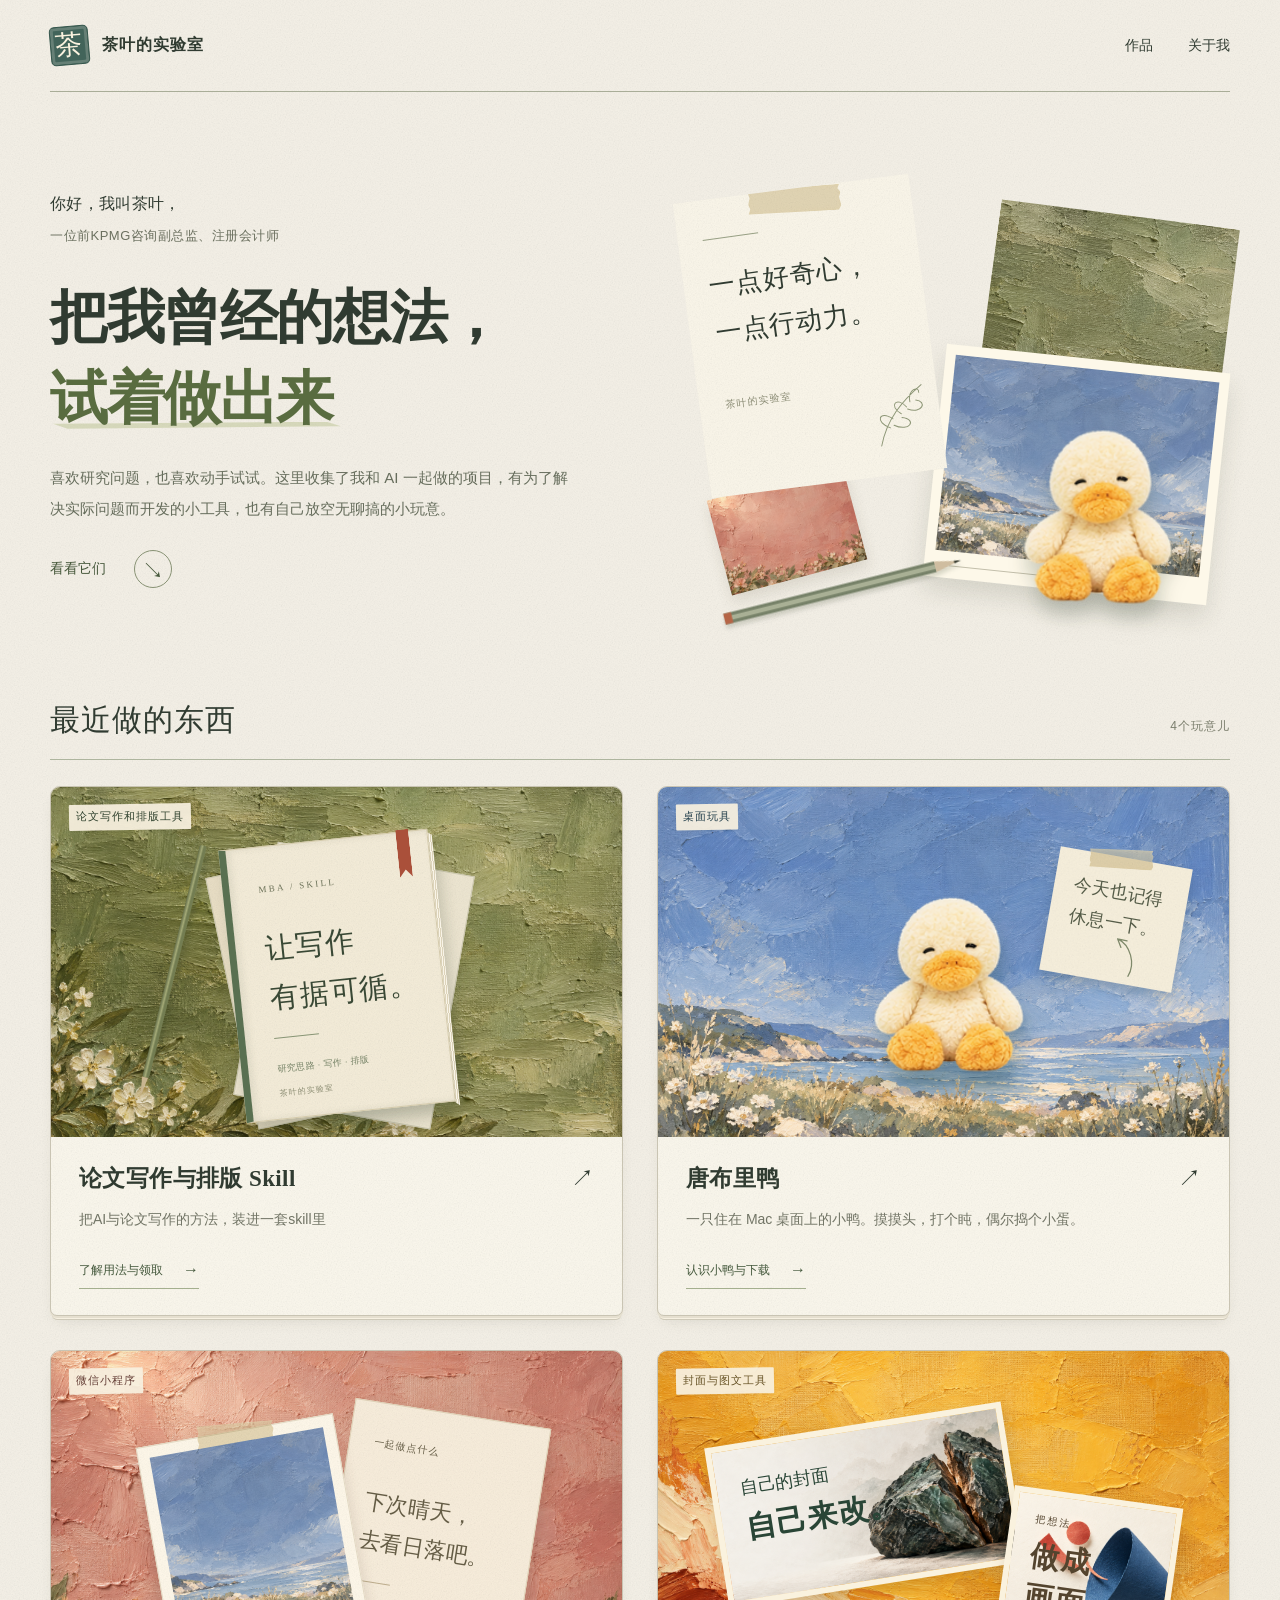
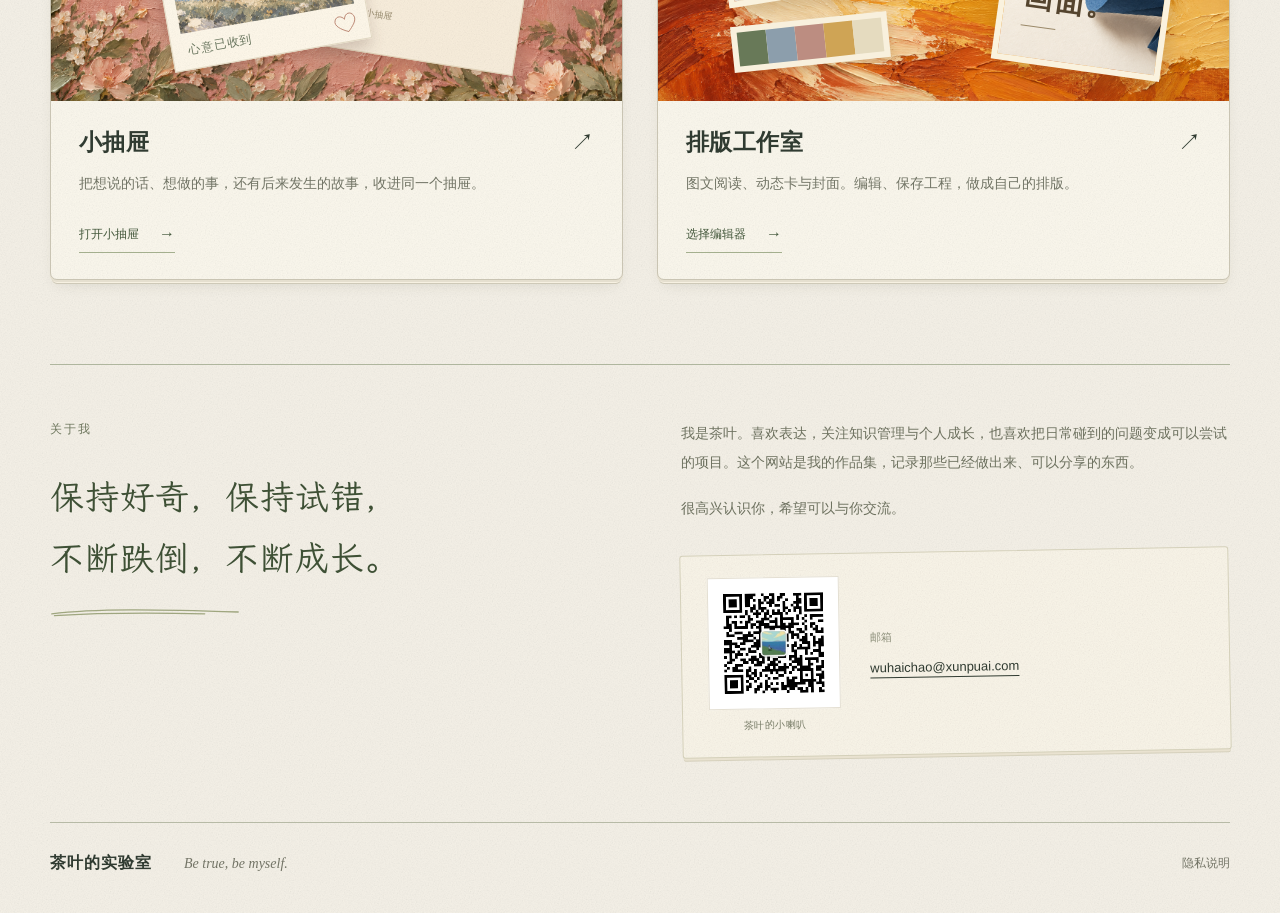
==== commit f6128fb1: "Link unified layout studio from latest paper homepage" ====
--- a/index.html
+++ b/index.html
@@ -63,14 +63,14 @@
           </div>
           <div class="atelier-card-copy"><div class="atelier-card-title"><h3>小抽屉</h3><span aria-hidden="true">↗</span></div><p>把想说的话、想做的事，还有后来发生的故事，收进同一个抽屉。</p><span class="atelier-card-link">打开小抽屉 <span aria-hidden="true">→</span></span></div>
         </a>
-        <a class="atelier-card cover-card" href="cover.html">
+        <a class="atelier-card cover-card" href="tools/layout/index.html">
           <div class="project-art cover-art" aria-hidden="true">
             <span class="art-category">封面与图文工具</span>
             <div class="cover-print print-landscape"><span>自己的封面</span><strong>自己来改。</strong></div>
             <div class="cover-print print-square"><span>把想法</span><strong>做成<br>画面。</strong><span class="print-rule"></span></div>
             <div class="print-swatches"><span></span><span></span><span></span><span></span><span></span></div>
           </div>
-          <div class="atelier-card-copy"><div class="atelier-card-title"><h3>封面工作室</h3><span aria-hidden="true">↗</span></div><p>公众号封面与图文首页图。选底图、改文字，做成自己的风格。</p><span class="atelier-card-link">选择编辑器 <span aria-hidden="true">→</span></span></div>
+          <div class="atelier-card-copy"><div class="atelier-card-title"><h3>排版工作室</h3><span aria-hidden="true">↗</span></div><p>图文阅读、动态卡与封面。编辑、保存工程，做成自己的排版。</p><span class="atelier-card-link">选择编辑器 <span aria-hidden="true">→</span></span></div>
         </a>
       </div>
     </section>
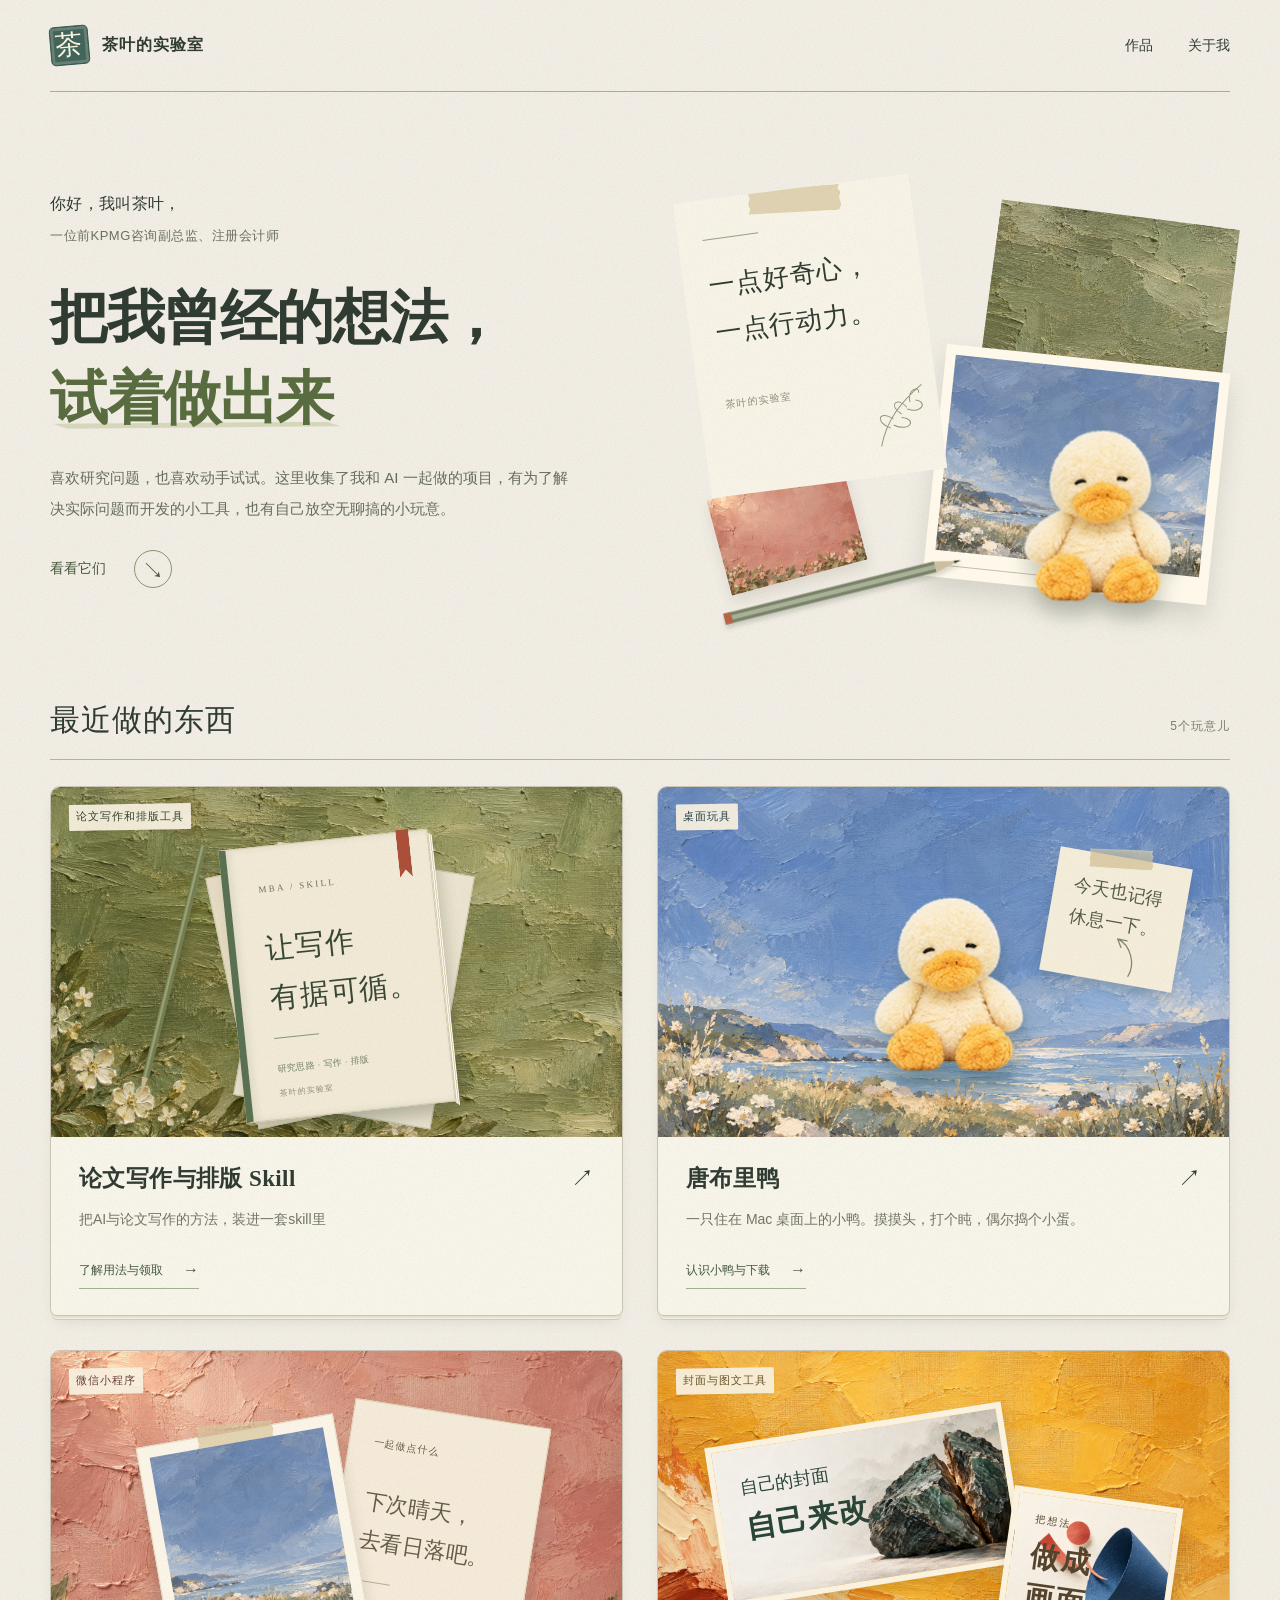
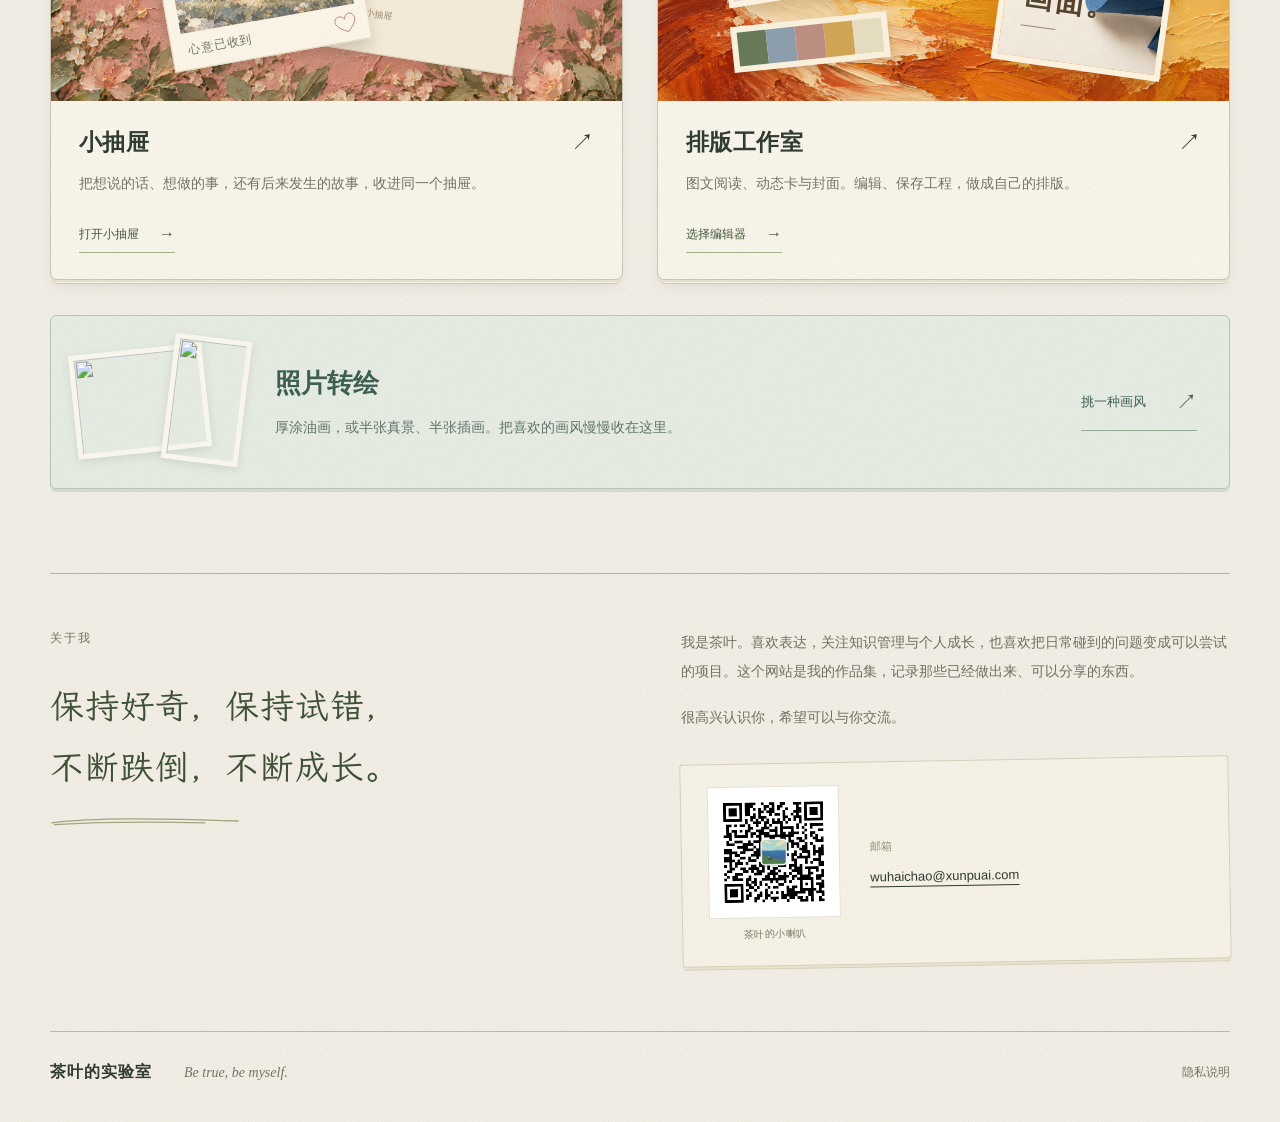
==== commit 7fe57932: "Add photo-restyling entry to the portfolio" ====
--- a/index.html
+++ b/index.html
@@ -10,6 +10,7 @@
   <link rel="stylesheet" href="style.css?v=de5b82615477">
   <link rel="stylesheet" href="atelier.css?v=050cd2336782">
   <script src="site.js?v=2232abc9ea91" defer></script>
+  <link rel="stylesheet" href="photo-restyle-entry.css?v=8632c13635df">
 </head>
 <body class="paper-home">
   <a class="skip" href="#main">跳到内容</a>
@@ -36,7 +37,7 @@
     </section>
 
     <section id="projects" class="atelier-projects">
-      <div class="atelier-heading"><h2>最近做的东西</h2><span>4个玩意儿</span></div>
+      <div class="atelier-heading"><h2>最近做的东西</h2><span>5个玩意儿</span></div>
       <div class="atelier-grid">
         <a class="atelier-card thesis-card" href="thesis.html">
           <div class="project-art thesis-art" aria-hidden="true">
@@ -63,7 +64,7 @@
           </div>
           <div class="atelier-card-copy"><div class="atelier-card-title"><h3>小抽屉</h3><span aria-hidden="true">↗</span></div><p>把想说的话、想做的事，还有后来发生的故事，收进同一个抽屉。</p><span class="atelier-card-link">打开小抽屉 <span aria-hidden="true">→</span></span></div>
         </a>
-        <a class="atelier-card cover-card" href="tools/layout/index.html">
+        <a class="atelier-card cover-card" href="cover.html">
           <div class="project-art cover-art" aria-hidden="true">
             <span class="art-category">封面与图文工具</span>
             <div class="cover-print print-landscape"><span>自己的封面</span><strong>自己来改。</strong></div>
@@ -73,6 +74,13 @@
           <div class="atelier-card-copy"><div class="atelier-card-title"><h3>排版工作室</h3><span aria-hidden="true">↗</span></div><p>图文阅读、动态卡与封面。编辑、保存工程，做成自己的排版。</p><span class="atelier-card-link">选择编辑器 <span aria-hidden="true">→</span></span></div>
         </a>
       </div>
+<!-- photo-restyle:start -->
+      <a class="photo-restyle-entry" href="tools/photo-restyle/index.html">
+        <div class="restyle-entry-art" aria-hidden="true"><img class="restyle-entry-oil" src="tools/photo-restyle/assets/oil-impasto.png" alt=""><img class="restyle-entry-zine" src="tools/photo-restyle/assets/photo-zine.png" alt=""></div>
+        <div class="restyle-entry-copy"><h3>照片转绘</h3><p>厚涂油画，或半张真景、半张插画。把喜欢的画风慢慢收在这里。</p></div>
+        <span class="restyle-entry-action">挑一种画风 <span aria-hidden="true">↗</span></span>
+      </a>
+      <!-- photo-restyle:end -->
     </section>
 
     <section id="about" class="atelier-about">
--- a/photo-restyle-entry.css
+++ b/photo-restyle-entry.css
@@ -0,0 +1,6 @@
+.photo-restyle-entry{display:grid;grid-template-columns:172px 1fr auto;gap:30px;align-items:center;margin-top:35px;min-height:172px;padding:20px 32px 20px 22px;border:1px solid #b6c4b6;border-radius:6px;background:url('assets/paper-grain.svg') center/180px,#e8eee4;color:#3e5f54;box-shadow:0 3px 0 #d3dbcd;transition:transform .2s,box-shadow .2s}
+.photo-restyle-entry:hover{transform:translateY(-2px);box-shadow:0 5px 0 #d3dbcd}.photo-restyle-entry:focus-visible{outline:3px solid #6f947e;outline-offset:5px}
+.restyle-entry-art{height:132px;position:relative}.restyle-entry-art img{position:absolute;object-fit:cover;border:5px solid #f7f5ec;box-shadow:0 3px 9px #344a3821}.restyle-entry-oil{width:134px;height:104px;left:0;top:13px;transform:rotate(-6deg)}.restyle-entry-zine{height:126px;width:77px;right:0;top:1px;transform:rotate(7deg)}
+.restyle-entry-copy h3{font-family:'Paper Serif','Songti SC',serif;font-size:26px;font-weight:600;margin:0 0 11px}.restyle-entry-copy p{font-size:14px;line-height:1.9;color:#5f7567;max-width:470px;margin:0}.restyle-entry-action{font-size:13px;display:flex;gap:30px;align-items:center;white-space:nowrap;border-bottom:1px solid #94ab95;padding:10px 0}.restyle-entry-action>span{font-size:21px}
+@media(max-width:800px){.photo-restyle-entry{grid-template-columns:130px 1fr;gap:16px 24px;padding:22px}.restyle-entry-art{grid-row:1 / 3;height:124px}.restyle-entry-oil{width:108px;height:90px;top:16px}.restyle-entry-zine{height:116px;width:70px;right:-3px}.restyle-entry-action{justify-self:start;padding:4px 0}.restyle-entry-copy h3{font-size:24px}.restyle-entry-copy p{font-size:13px}}
+@media(max-width:480px){.photo-restyle-entry{grid-template-columns:104px 1fr;gap:13px 18px;padding:21px 17px;margin-top:29px}.restyle-entry-art{grid-column:1;grid-row:1;height:112px}.restyle-entry-oil{width:90px;height:78px;top:21px}.restyle-entry-zine{height:100px;width:60px;right:-4px;top:6px}.restyle-entry-copy h3{font-size:23px;margin-bottom:8px}.restyle-entry-copy p{font-size:12px;line-height:1.9}.restyle-entry-action{grid-column:1 / -1;justify-self:end;font-size:12px}}
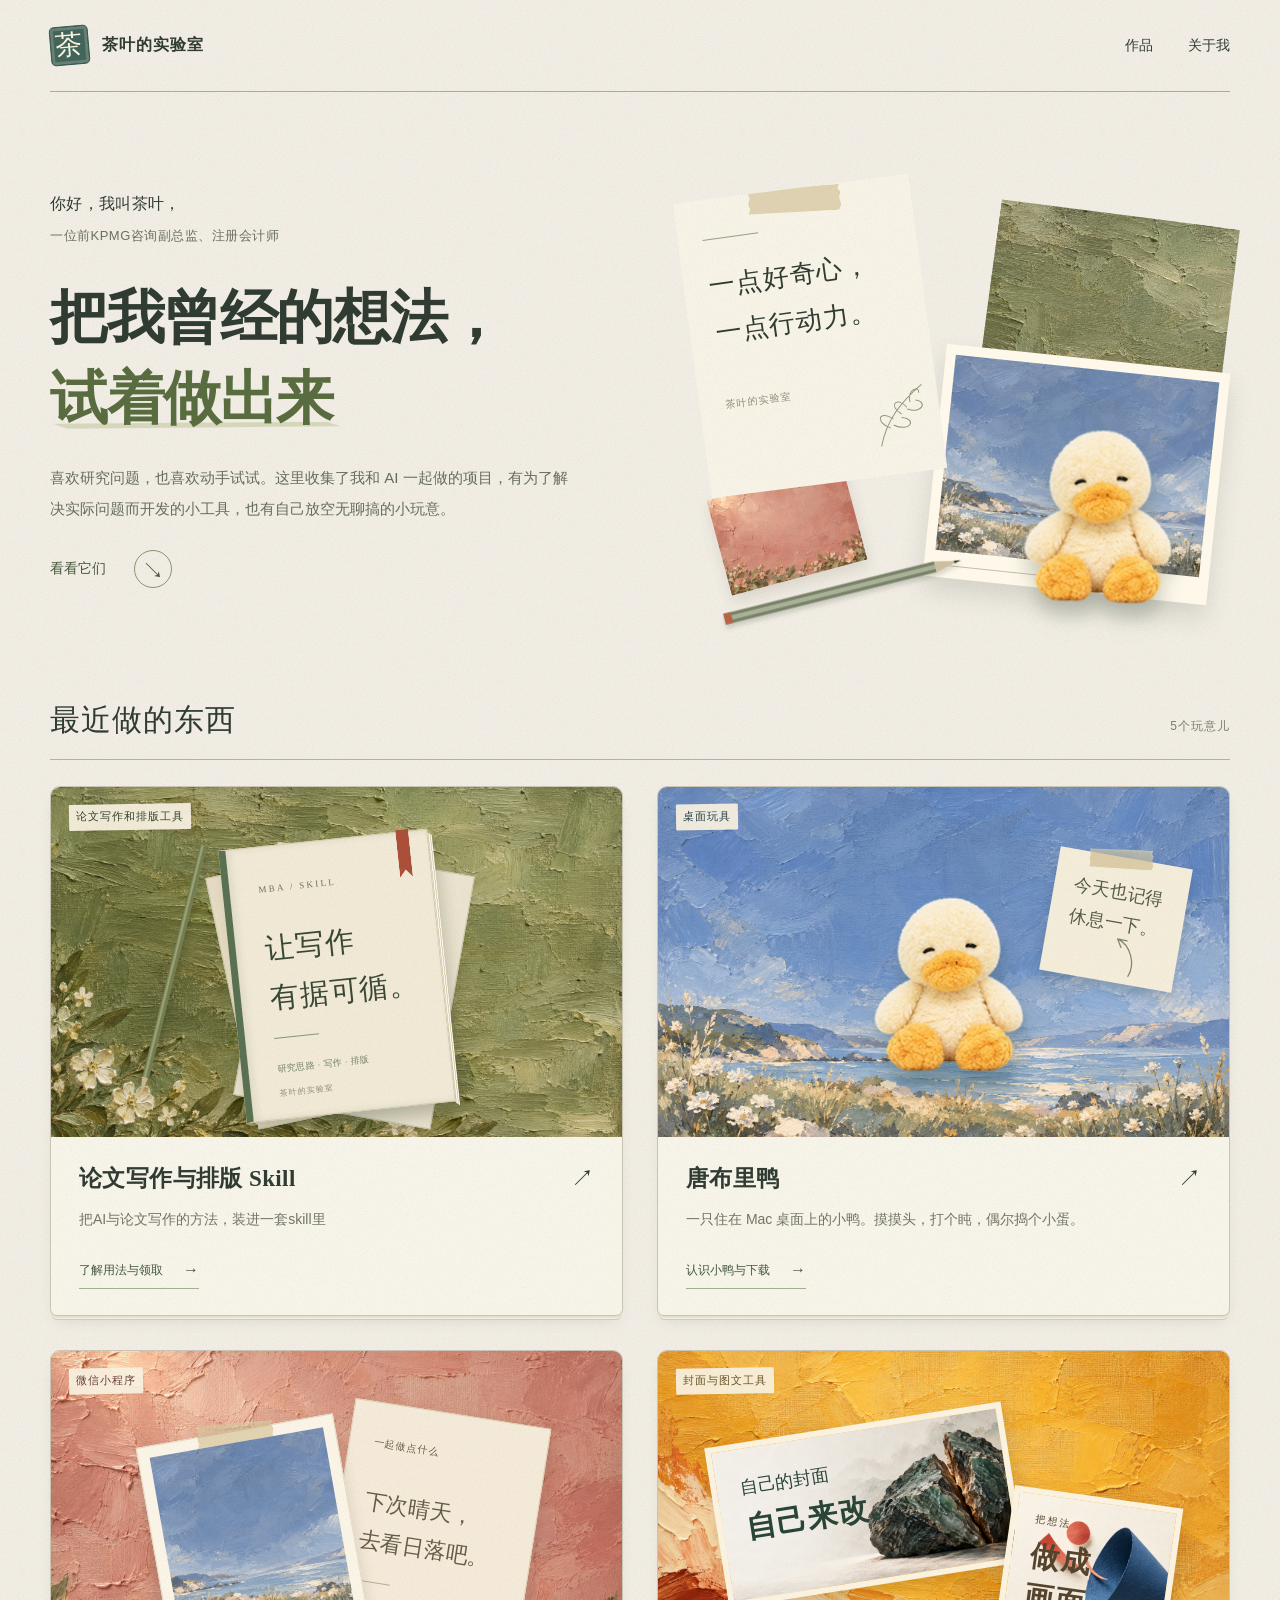
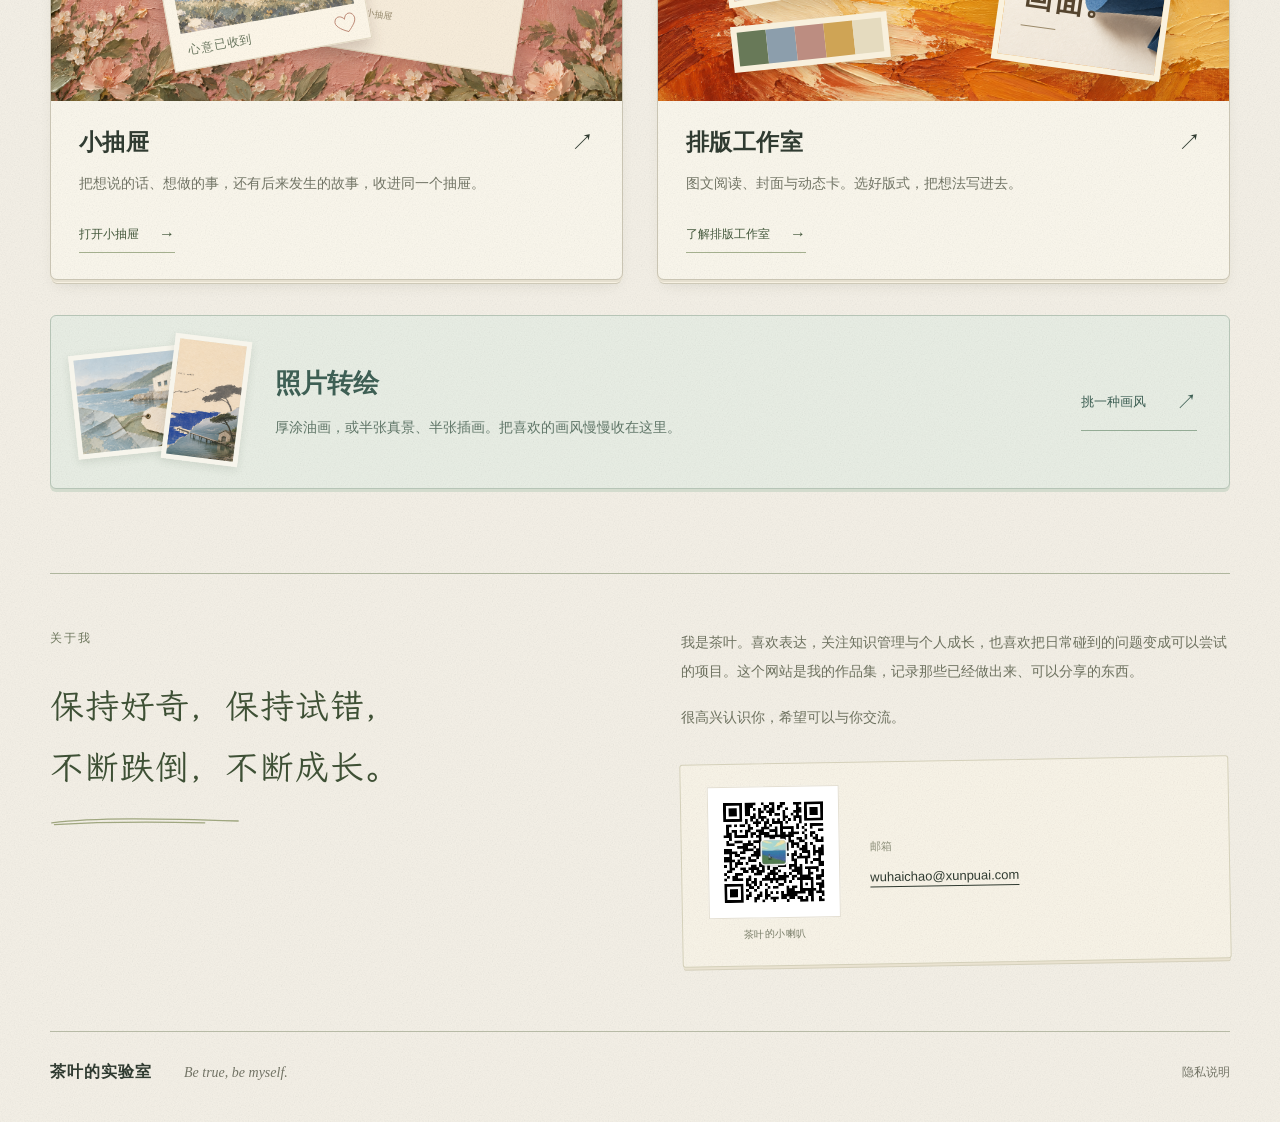
==== commit 9d9eda0b: "Update the portfolio and studio links" ====
--- a/index.html
+++ b/index.html
@@ -71,7 +71,7 @@
             <div class="cover-print print-square"><span>把想法</span><strong>做成<br>画面。</strong><span class="print-rule"></span></div>
             <div class="print-swatches"><span></span><span></span><span></span><span></span><span></span></div>
           </div>
-          <div class="atelier-card-copy"><div class="atelier-card-title"><h3>排版工作室</h3><span aria-hidden="true">↗</span></div><p>图文阅读、动态卡与封面。编辑、保存工程，做成自己的排版。</p><span class="atelier-card-link">选择编辑器 <span aria-hidden="true">→</span></span></div>
+          <div class="atelier-card-copy"><div class="atelier-card-title"><h3>排版工作室</h3><span aria-hidden="true">↗</span></div><p>图文阅读、封面与动态卡。选好版式，把想法写进去。</p><span class="atelier-card-link">了解排版工作室 <span aria-hidden="true">→</span></span></div>
         </a>
       </div>
 <!-- photo-restyle:start -->
